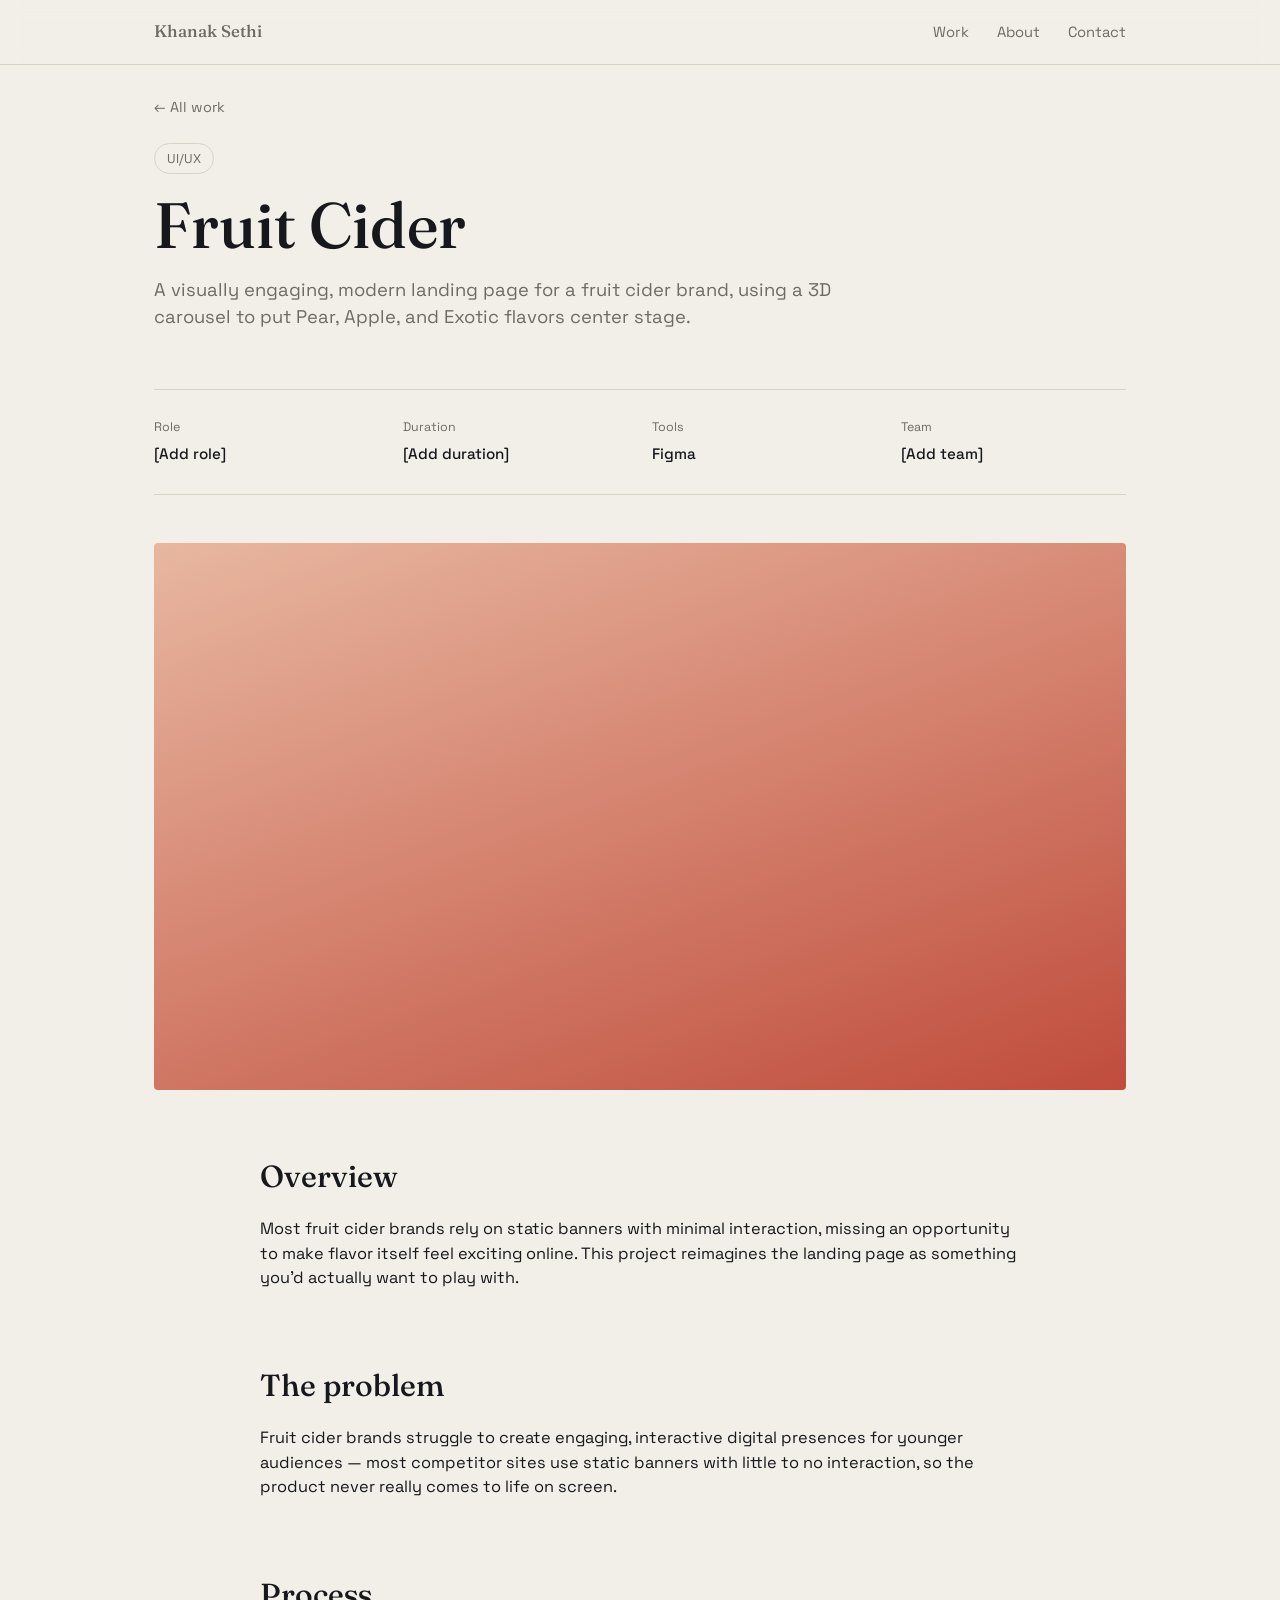
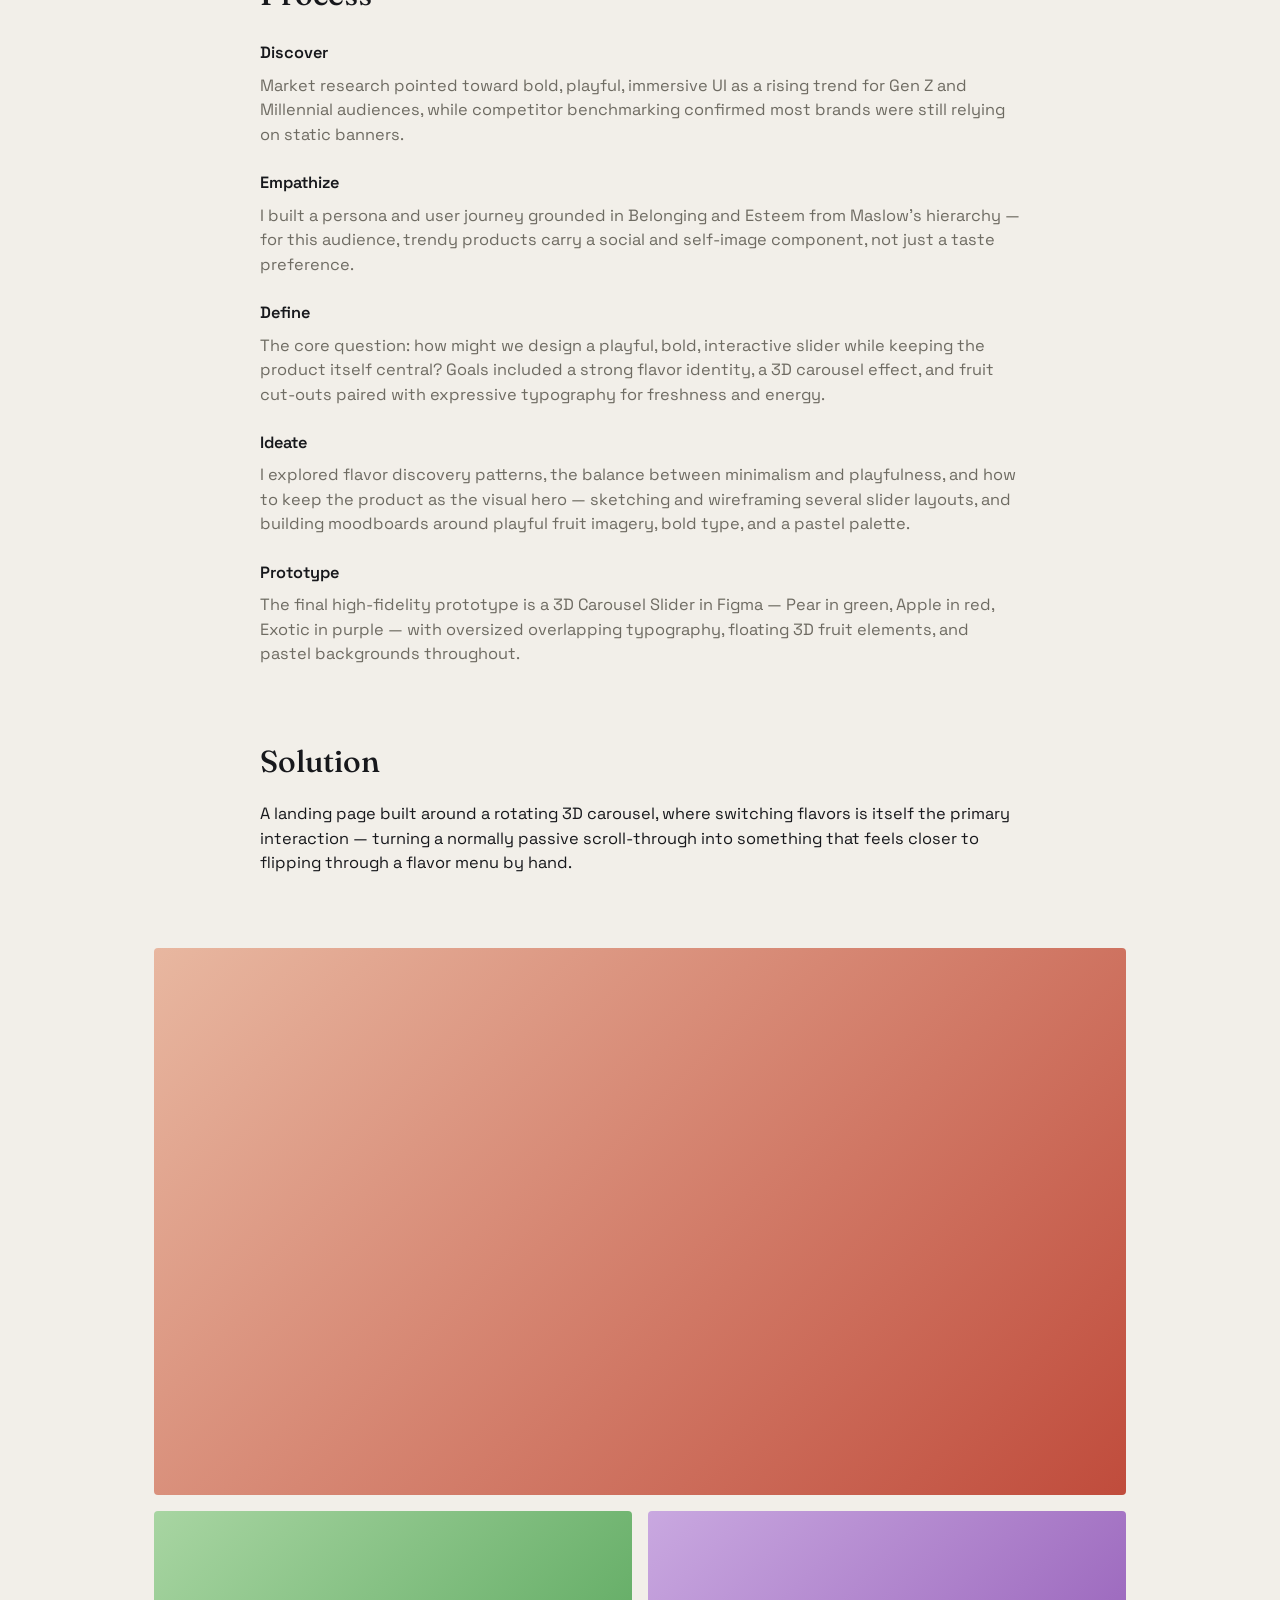
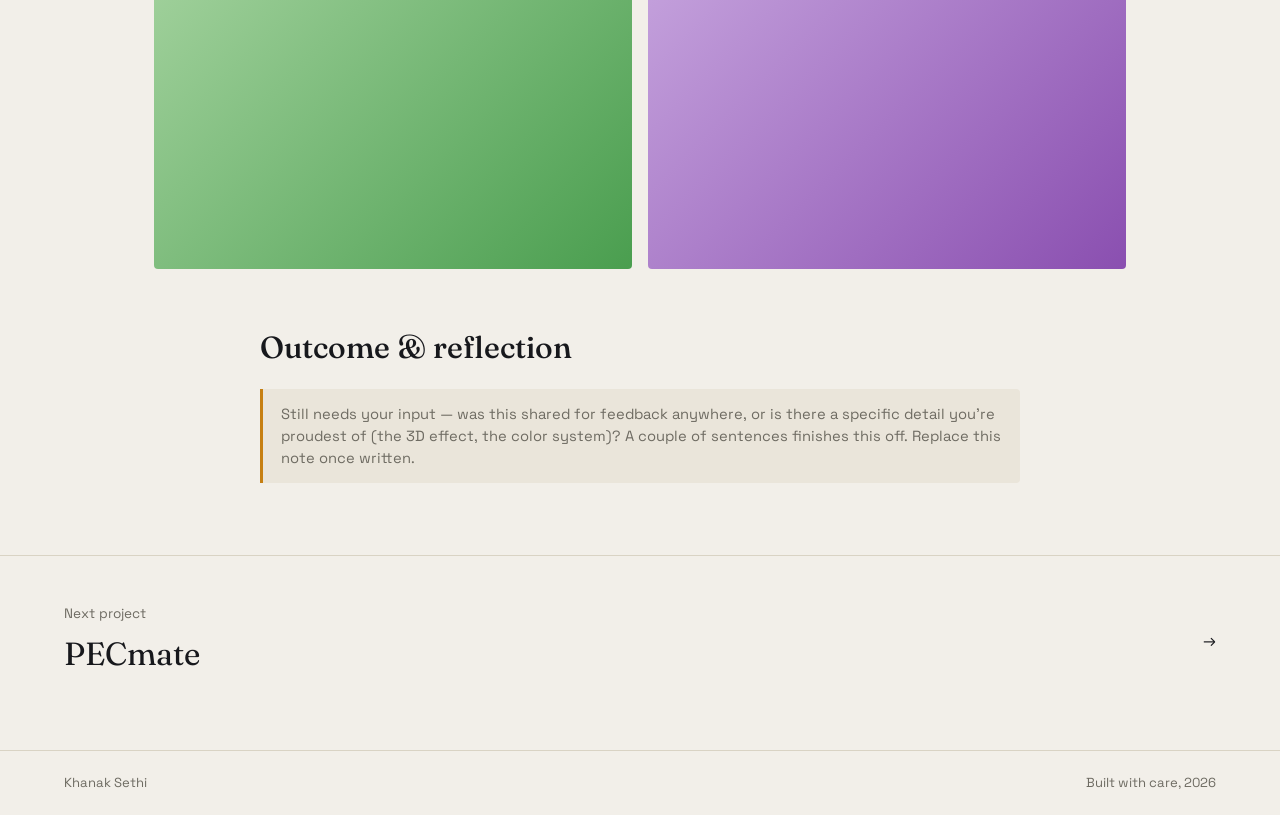
==== projects/fruit-cider.html @ ba0a8bf8 "Add files via upload" ====
<!DOCTYPE html>
<html lang="en">
<head>
<meta charset="UTF-8">
<meta name="viewport" content="width=device-width, initial-scale=1.0">
<title>Fruit Cider — Khanak Sethi</title>

<link rel="preconnect" href="https://fonts.googleapis.com">
<link rel="preconnect" href="https://fonts.gstatic.com" crossorigin>
<link href="https://fonts.googleapis.com/css2?family=Fraunces:opsz,wght@9..144,400;9..144,500;9..144,600&family=Space+Grotesk:wght@400;500;600&display=swap" rel="stylesheet">
<link rel="stylesheet" href="../css/style.css">
</head>
<body>

<header class="nav">
  <div class="wrap">
    <a class="name" href="../index.html">Khanak Sethi</a>
    <ul>
      <li><a href="../index.html#work">Work</a></li>
      <li><a href="../index.html#about">About</a></li>
      <li><a href="../index.html#contact">Contact</a></li>
    </ul>
  </div>
</header>

<main>
  <div class="wrap">
    <a class="cs-back" href="../index.html#work">&larr; All work</a>

    <div class="cs-header">
      <span class="cs-tag">UI/UX</span>
      <h1>Fruit Cider</h1>
      <p class="one-liner">A visually engaging, modern landing page for a fruit cider brand, using a 3D carousel to put Pear, Apple, and Exotic flavors center stage.</p>
    </div>

    <div class="cs-meta">
      <div><span class="label">Role</span><span class="value">[Add role]</span></div>
      <div><span class="label">Duration</span><span class="value">[Add duration]</span></div>
      <div><span class="label">Tools</span><span class="value">Figma</span></div>
      <div><span class="label">Team</span><span class="value">[Add team]</span></div>
    </div>

    <!-- HERO IMAGE — replace with your exported final UI shot -->
    <div class="cs-hero-image" style="background:linear-gradient(160deg,#e8b7a0,#c04c3c);"></div>
  </div>

  <div class="cs-section">
    <h2>Overview</h2>
    <p>Most fruit cider brands rely on static banners with minimal interaction, missing an opportunity to make flavor itself feel exciting online. This project reimagines the landing page as something you'd actually want to play with.</p>
  </div>

  <div class="cs-section">
    <h2>The problem</h2>
    <p>Fruit cider brands struggle to create engaging, interactive digital presences for younger audiences — most competitor sites use static banners with little to no interaction, so the product never really comes to life on screen.</p>
  </div>

  <div class="cs-section">
    <h2>Process</h2>

    <h3>Discover</h3>
    <p class="muted">Market research pointed toward bold, playful, immersive UI as a rising trend for Gen Z and Millennial audiences, while competitor benchmarking confirmed most brands were still relying on static banners.</p>

    <h3>Empathize</h3>
    <p class="muted">I built a persona and user journey grounded in Belonging and Esteem from Maslow's hierarchy — for this audience, trendy products carry a social and self-image component, not just a taste preference.</p>

    <h3>Define</h3>
    <p class="muted">The core question: how might we design a playful, bold, interactive slider while keeping the product itself central? Goals included a strong flavor identity, a 3D carousel effect, and fruit cut-outs paired with expressive typography for freshness and energy.</p>

    <h3>Ideate</h3>
    <p class="muted">I explored flavor discovery patterns, the balance between minimalism and playfulness, and how to keep the product as the visual hero — sketching and wireframing several slider layouts, and building moodboards around playful fruit imagery, bold type, and a pastel palette.</p>

    <h3>Prototype</h3>
    <p class="muted">The final high-fidelity prototype is a 3D Carousel Slider in Figma — Pear in green, Apple in red, Exotic in purple — with oversized overlapping typography, floating 3D fruit elements, and pastel backgrounds throughout.</p>
  </div>

  <div class="cs-section">
    <h2>Solution</h2>
    <p>A landing page built around a rotating 3D carousel, where switching flavors is itself the primary interaction — turning a normally passive scroll-through into something that feels closer to flipping through a flavor menu by hand.</p>
  </div>

  <!-- FINAL SCREENS GALLERY — replace with exported PNGs -->
  <div class="cs-gallery">
    <div class="shot wide" style="background:linear-gradient(135deg,#e8b7a0,#c04c3c);"></div>
    <div class="shot" style="background:linear-gradient(135deg,#a8d5a2,#4a9e4f);"></div>
    <div class="shot" style="background:linear-gradient(135deg,#c9a8e0,#8a4fb0);"></div>
  </div>

  <div class="cs-section">
    <h2>Outcome &amp; reflection</h2>
    <div class="cs-note">Still needs your input — was this shared for feedback anywhere, or is there a specific detail you're proudest of (the 3D effect, the color system)? A couple of sentences finishes this off. Replace this note once written.</div>
  </div>

  <a class="cs-nextproject" href="pecmate.html">
    <div>
      <div class="label">Next project</div>
      <div class="title">PECmate</div>
    </div>
    <span>&rarr;</span>
  </a>
</main>

<footer class="site-footer">
  <span>Khanak Sethi</span>
  <span>Built with care, 2026</span>
</footer>

</body>
</html>
---- css/style.css ----
/* ============================================
   DESIGN TOKENS — the single source of truth.
   Every page on the site links this one file,
   so a change here updates the whole site.
   ============================================ */
:root{
  --paper:   #F2EFE9;
  --paper-2: #EAE5DA;
  --ink:     #17181C;
  --ink-soft:#6E6B62;
  --line:    #D9D3C4;
  --accent:  #C67F12;

  --serif: "Fraunces", Georgia, serif;
  --sans:  "Space Grotesk", -apple-system, sans-serif;

  --max: 1100px;
  --max-narrow: 760px;
  --pad: clamp(24px, 5vw, 64px);
}

*{ box-sizing:border-box; }
html{ scroll-behavior:smooth; }
body{
  margin:0;
  background:var(--paper);
  color:var(--ink);
  font-family:var(--sans);
  font-size:16px;
  line-height:1.5;
  -webkit-font-smoothing:antialiased;
}
img{ max-width:100%; display:block; }
a{ color:inherit; text-decoration:none; }

a:focus-visible, button:focus-visible{
  outline:2px solid var(--accent);
  outline-offset:3px;
}

.wrap{
  max-width:var(--max);
  margin:0 auto;
  padding-left:var(--pad);
  padding-right:var(--pad);
}
.wrap-narrow{
  max-width:var(--max-narrow);
  margin:0 auto;
  padding-left:var(--pad);
  padding-right:var(--pad);
}

/* ============================================
   NAV (shared across every page)
   ============================================ */
.nav{
  position:sticky; top:0; z-index:20;
  background:rgba(242,239,233,0.88);
  backdrop-filter:blur(8px);
  border-bottom:1px solid var(--line);
}
.nav .wrap{
  display:flex; align-items:center; justify-content:space-between;
  height:64px;
}
.nav .name{ font-family:var(--serif); font-weight:500; font-size:1.05rem; }
.nav ul{ display:flex; gap:28px; list-style:none; margin:0; padding:0; }
.nav a{ font-size:0.92rem; color:var(--ink-soft); }
.nav a:hover{ color:var(--ink); }

/* ============================================
   HERO (homepage)
   ============================================ */
.hero{ padding:clamp(64px,12vw,120px) 0 clamp(48px,8vw,80px); }
.hero h1{
  font-family:var(--serif); font-weight:500;
  font-size:clamp(3rem, 8vw, 6.2rem);
  line-height:0.98; margin:0 0 20px; letter-spacing:-0.01em;
}
.hero .tagline{
  font-size:clamp(1.1rem, 2.2vw, 1.4rem);
  max-width:34ch; margin:0 0 22px; font-weight:500;
}
.hero .intro{ max-width:56ch; color:var(--ink-soft); font-size:1.05rem; margin:0 0 32px; }
.hero .cta{
  display:inline-flex; align-items:center; gap:10px;
  background:var(--ink); color:var(--paper);
  padding:13px 22px; border-radius:2px;
  font-size:0.95rem; font-weight:500;
  transition:background 0.15s ease;
}
.hero .cta:hover{ background:var(--accent); }

/* ============================================
   SECTION HEADINGS (shared)
   ============================================ */
.section-head{
  display:flex; align-items:baseline; justify-content:space-between;
  gap:16px; margin-bottom:8px;
}
.section-head h2{
  font-family:var(--serif); font-weight:500;
  font-size:clamp(1.6rem, 3vw, 2.1rem); margin:0;
}
.section-head .count{ color:var(--ink-soft); font-size:0.9rem; }

/* ============================================
   WORK LIST (homepage)
   ============================================ */
.work{ padding:56px 0 72px; border-top:1px solid var(--line); }
.work-list{ margin-top:24px; }
.project-row{
  display:flex; align-items:center; justify-content:space-between;
  gap:24px; padding:26px 4px;
  border-top:1px solid var(--line);
  position:relative;
  transition:padding-left 0.2s ease;
}
.project-row:last-child{ border-bottom:1px solid var(--line); }
.project-row:hover{ padding-left:14px; }
.project-main{ display:flex; flex-direction:column; gap:6px; }
.project-title{ font-family:var(--serif); font-size:clamp(1.3rem, 2.6vw, 1.7rem); font-weight:500; }
.project-tagline{ color:var(--ink-soft); font-size:0.95rem; max-width:52ch; }
.project-tag{
  flex-shrink:0; font-size:0.8rem; color:var(--ink-soft);
  border:1px solid var(--line); padding:6px 12px; border-radius:20px; white-space:nowrap;
}

.preview{
  position:fixed; top:0; left:0; width:220px; height:280px;
  border-radius:4px; pointer-events:none; opacity:0;
  transform:translate(-50%,-50%) scale(0.96);
  transition:opacity 0.18s ease, transform 0.18s ease;
  z-index:30; box-shadow:0 20px 40px rgba(0,0,0,0.22);
  background-size:cover; background-position:center;
  display:flex; align-items:flex-end;
}
.preview.visible{ opacity:1; transform:translate(-50%,-50%) scale(1); }
.preview span{
  color:#fff; font-size:0.8rem; padding:10px 12px; font-family:var(--sans);
  background:linear-gradient(to top, rgba(0,0,0,0.55), transparent); width:100%;
}
.preview.p-sethi{      background:linear-gradient(160deg,#1c1a17,#8a6a1e); }
.preview.p-shoes{      background:linear-gradient(160deg,#3a1f3d,#7a4a55); }
.preview.p-trigma{     background:linear-gradient(160deg,#1a1315,#8f2222); }
.preview.p-nighthaven{ background:linear-gradient(160deg,#0e1b2a,#3c5a72); }
.preview.p-cider{      background:linear-gradient(160deg,#e8b7a0,#c04c3c); }
.preview.p-pecmate{    background:linear-gradient(160deg,#173a1f,#3f8f4f); }

/* ============================================
   ABOUT STRIP + CONTACT (homepage)
   ============================================ */
.about{ padding:64px 0; border-top:1px solid var(--line); }
.about .wrap{ display:grid; grid-template-columns:1.1fr 0.9fr; gap:48px; }
.about p{ max-width:52ch; color:var(--ink-soft); font-size:1.05rem; }
.about p strong{ color:var(--ink); font-weight:500; }

.contact{ padding:64px 0 90px; border-top:1px solid var(--line); }
.contact h2{ font-family:var(--serif); font-weight:500; font-size:clamp(1.8rem,4vw,2.6rem); margin:0 0 20px; max-width:16ch; }
.contact-links{ display:flex; gap:28px; flex-wrap:wrap; }
.contact-links a{ font-size:1rem; padding-bottom:3px; border-bottom:1px solid var(--ink); }
.contact-links a:hover{ color:var(--accent); border-color:var(--accent); }

footer.site-footer{
  border-top:1px solid var(--line);
  padding:22px var(--pad);
  display:flex; justify-content:space-between;
  font-size:0.82rem; color:var(--ink-soft);
}

/* ============================================
   CASE STUDY PAGES
   ============================================ */
.cs-back{
  display:inline-flex; align-items:center; gap:8px;
  font-size:0.9rem; color:var(--ink-soft); margin:32px 0 0;
}
.cs-back:hover{ color:var(--ink); }

.cs-header{ padding:24px 0 40px; }
.cs-tag{
  display:inline-block; font-size:0.8rem; color:var(--ink-soft);
  border:1px solid var(--line); padding:5px 12px; border-radius:20px; margin-bottom:18px;
}
.cs-header h1{
  font-family:var(--serif); font-weight:500;
  font-size:clamp(2.4rem, 6vw, 4rem); line-height:1.02; margin:0 0 16px;
}
.cs-header .one-liner{ font-size:1.15rem; color:var(--ink-soft); max-width:60ch; }

.cs-meta{
  display:grid; grid-template-columns:repeat(4,1fr); gap:24px;
  padding:28px 0; border-top:1px solid var(--line); border-bottom:1px solid var(--line);
  margin-bottom:48px;
}
.cs-meta div span{ display:block; }
.cs-meta .label{ font-size:0.78rem; color:var(--ink-soft); margin-bottom:6px; text-transform:none; }
.cs-meta .value{ font-size:0.95rem; font-weight:500; }

.cs-hero-image{
  width:100%; aspect-ratio:16/9; border-radius:4px;
  background-size:cover; background-position:center;
  margin-bottom:64px;
}

.cs-section{ padding:0 0 56px; max-width:var(--max-narrow); margin:0 auto; }
.cs-section h2{
  font-family:var(--serif); font-weight:500;
  font-size:clamp(1.5rem, 3vw, 1.9rem); margin:0 0 18px;
}
.cs-section p{ color:var(--ink); font-size:1.02rem; margin:0 0 16px; }
.cs-section p.muted{ color:var(--ink-soft); }
.cs-section h3{ font-family:var(--sans); font-weight:600; font-size:1.02rem; margin:24px 0 8px; }

.cs-note{
  background:var(--paper-2); border-left:3px solid var(--accent);
  padding:14px 18px; font-size:0.92rem; color:var(--ink-soft); border-radius:0 4px 4px 0;
  margin:0 0 16px;
}

.cs-gallery{
  display:grid; grid-template-columns:1fr 1fr; gap:16px;
  max-width:var(--max); margin:0 auto 56px; padding:0 var(--pad);
}
.cs-gallery .shot{
  aspect-ratio:4/3; border-radius:4px; background-size:cover; background-position:center;
}
.cs-gallery .shot.wide{ grid-column:1 / -1; aspect-ratio:16/9; }

.cs-nextproject{
  border-top:1px solid var(--line);
  padding:48px var(--pad) 72px;
  display:flex; align-items:center; justify-content:space-between;
}
.cs-nextproject .label{ font-size:0.85rem; color:var(--ink-soft); margin-bottom:6px; }
.cs-nextproject .title{ font-family:var(--serif); font-size:clamp(1.5rem,3vw,2rem); }

/* ============================================
   RESPONSIVE
   ============================================ */
@media (max-width:720px){
  .nav ul{ gap:16px; }
  .project-row{ flex-direction:column; align-items:flex-start; gap:10px; }
  .about .wrap{ grid-template-columns:1fr; }
  .preview{ display:none; }
  .cs-meta{ grid-template-columns:1fr 1fr; }
  .cs-gallery{ grid-template-columns:1fr; }
}

@media (prefers-reduced-motion: reduce){
  *{ transition:none !important; scroll-behavior:auto !important; }
}
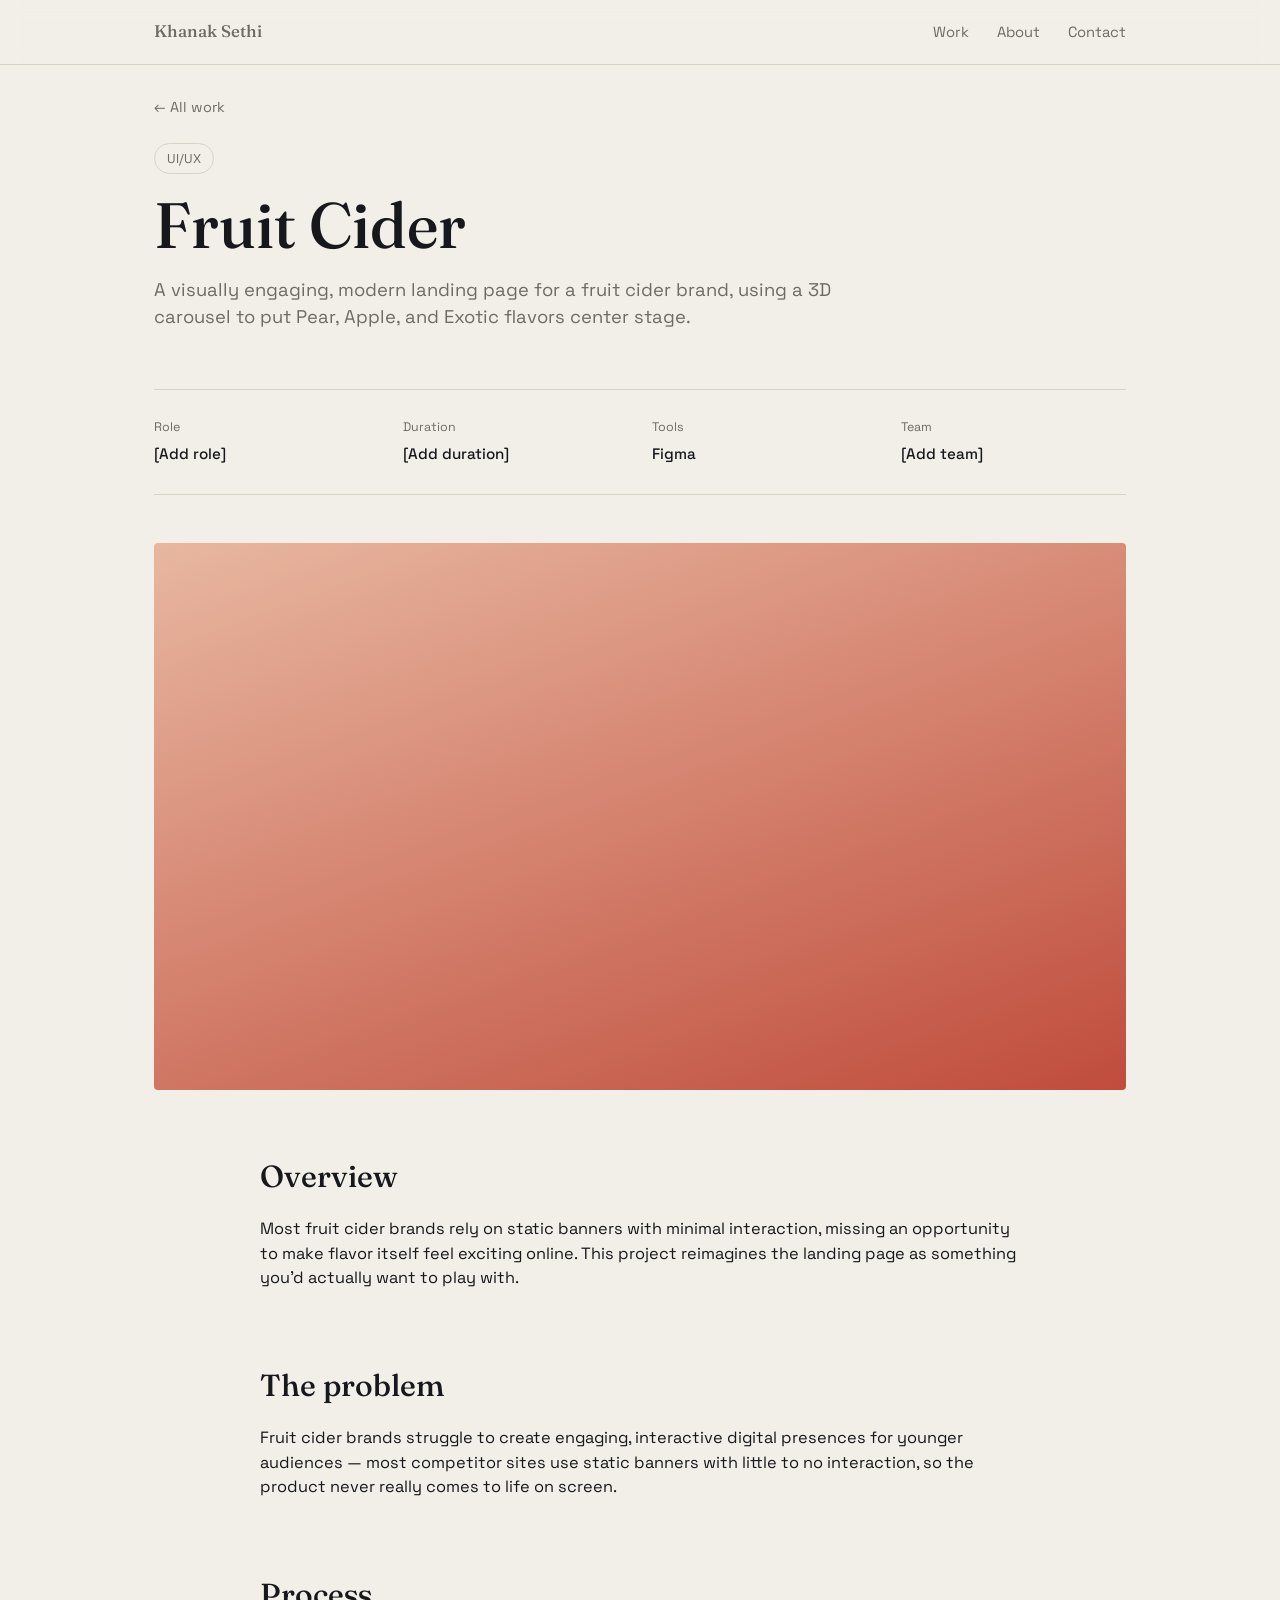
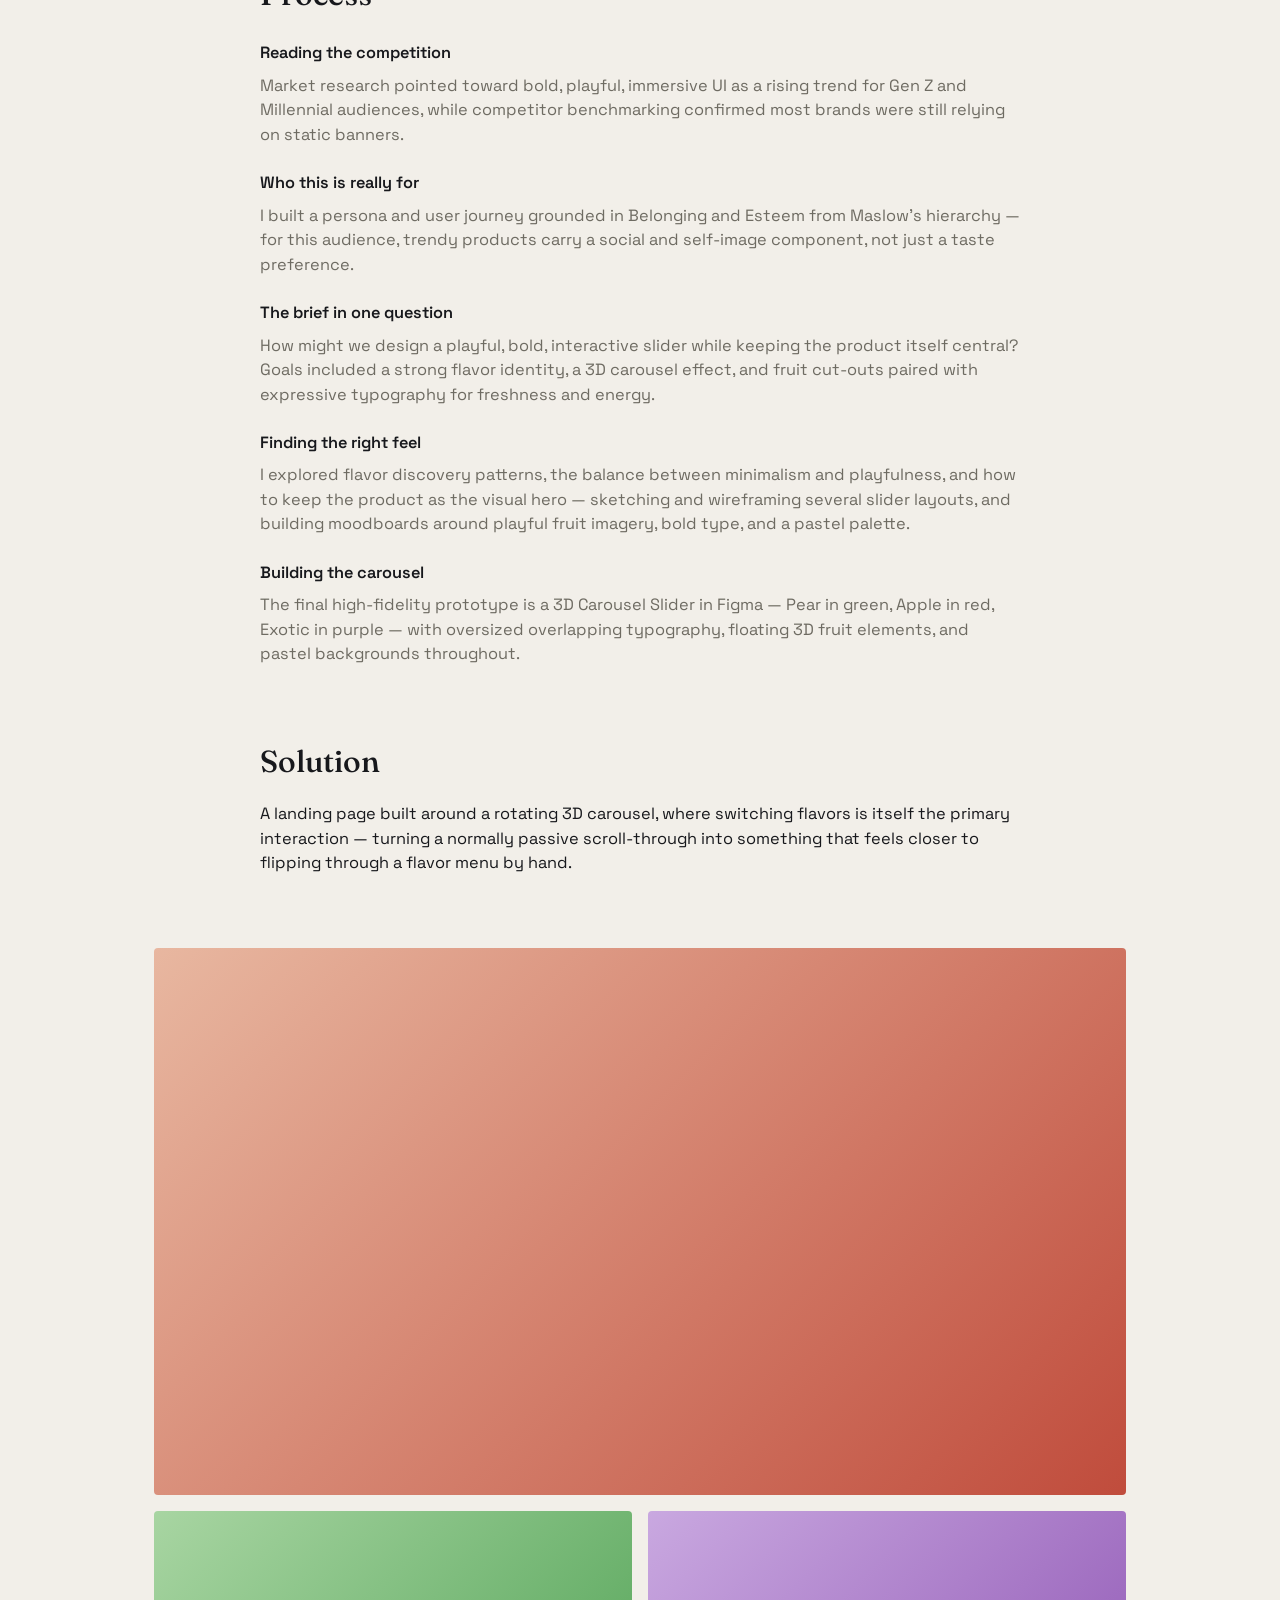
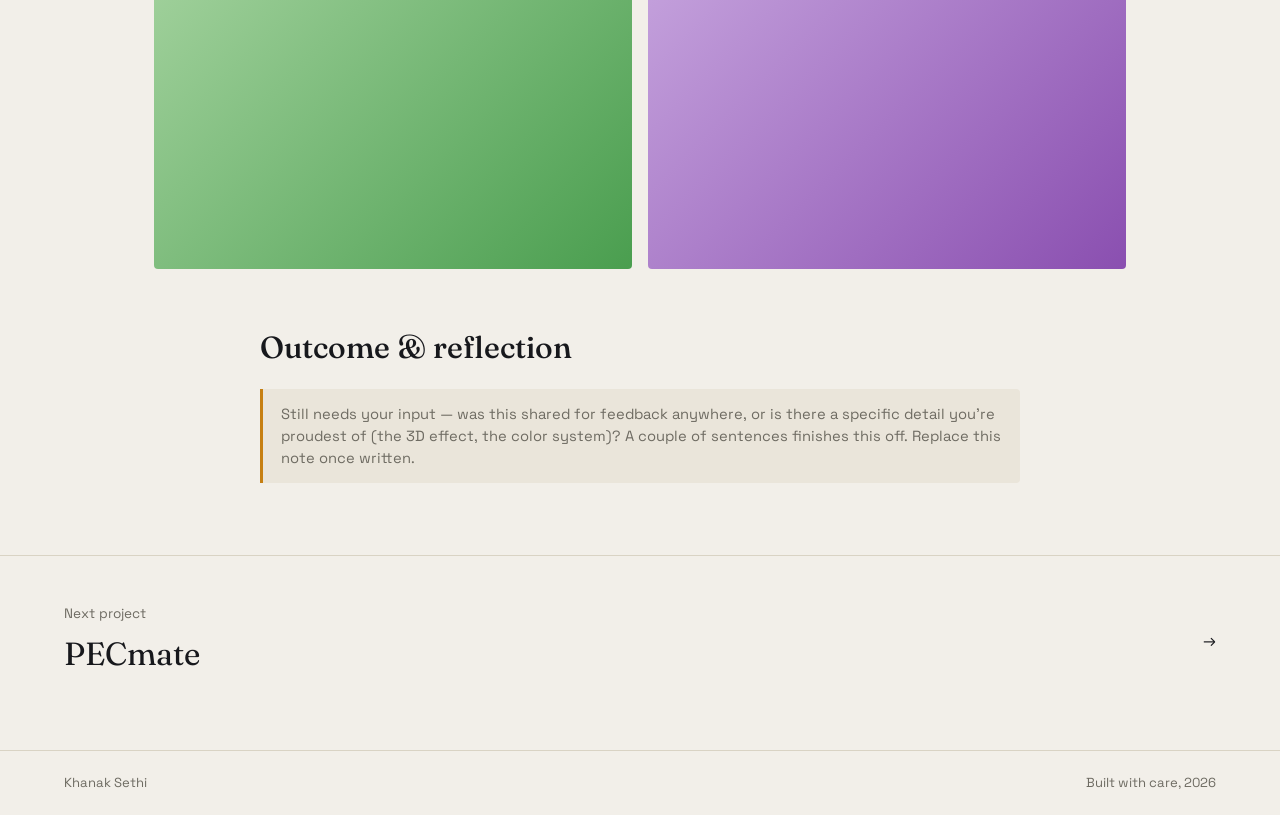
==== commit 77129d68: "Add files via upload" ====
--- a/projects/fruit-cider.html
+++ b/projects/fruit-cider.html
@@ -57,19 +57,19 @@
   <div class="cs-section">
     <h2>Process</h2>
 
-    <h3>Discover</h3>
+    <h3>Reading the competition</h3>
     <p class="muted">Market research pointed toward bold, playful, immersive UI as a rising trend for Gen Z and Millennial audiences, while competitor benchmarking confirmed most brands were still relying on static banners.</p>
 
-    <h3>Empathize</h3>
+    <h3>Who this is really for</h3>
     <p class="muted">I built a persona and user journey grounded in Belonging and Esteem from Maslow's hierarchy — for this audience, trendy products carry a social and self-image component, not just a taste preference.</p>
 
-    <h3>Define</h3>
-    <p class="muted">The core question: how might we design a playful, bold, interactive slider while keeping the product itself central? Goals included a strong flavor identity, a 3D carousel effect, and fruit cut-outs paired with expressive typography for freshness and energy.</p>
+    <h3>The brief in one question</h3>
+    <p class="muted">How might we design a playful, bold, interactive slider while keeping the product itself central? Goals included a strong flavor identity, a 3D carousel effect, and fruit cut-outs paired with expressive typography for freshness and energy.</p>
 
-    <h3>Ideate</h3>
+    <h3>Finding the right feel</h3>
     <p class="muted">I explored flavor discovery patterns, the balance between minimalism and playfulness, and how to keep the product as the visual hero — sketching and wireframing several slider layouts, and building moodboards around playful fruit imagery, bold type, and a pastel palette.</p>
 
-    <h3>Prototype</h3>
+    <h3>Building the carousel</h3>
     <p class="muted">The final high-fidelity prototype is a 3D Carousel Slider in Figma — Pear in green, Apple in red, Exotic in purple — with oversized overlapping typography, floating 3D fruit elements, and pastel backgrounds throughout.</p>
   </div>
 
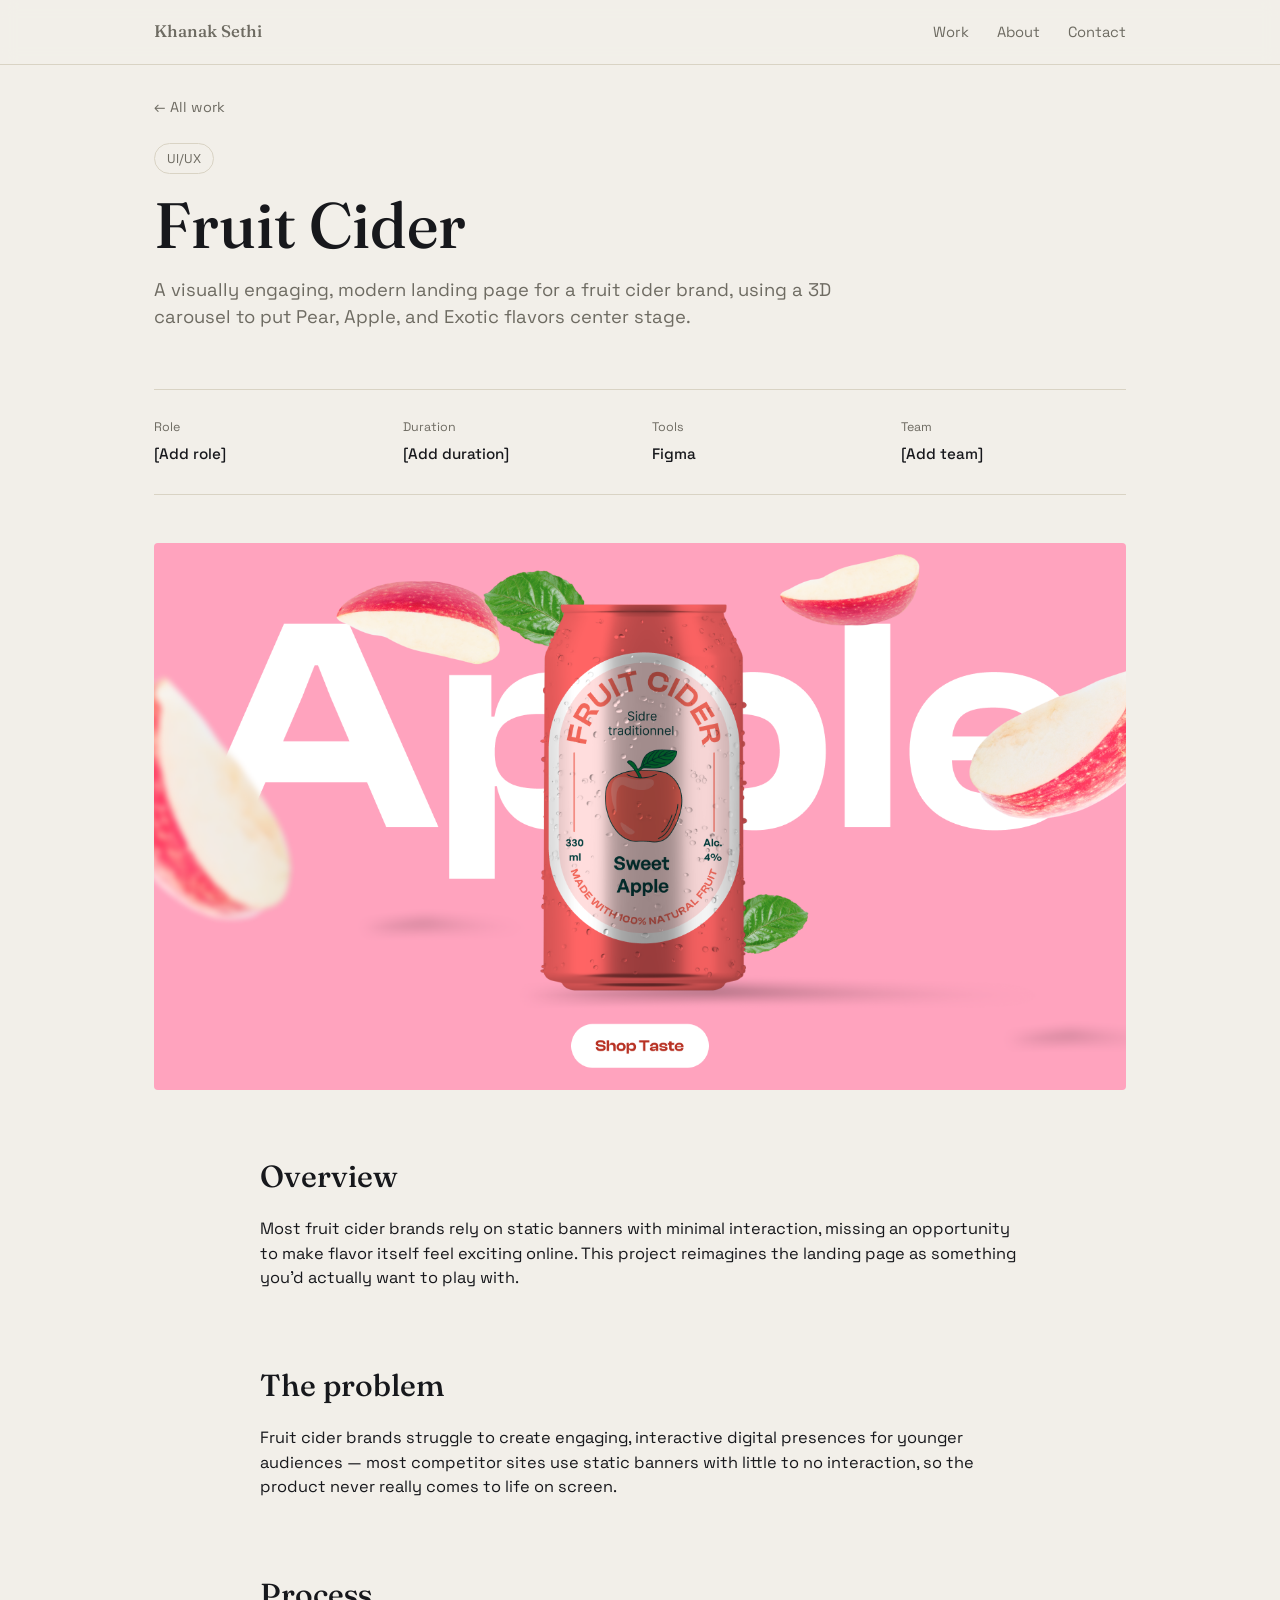
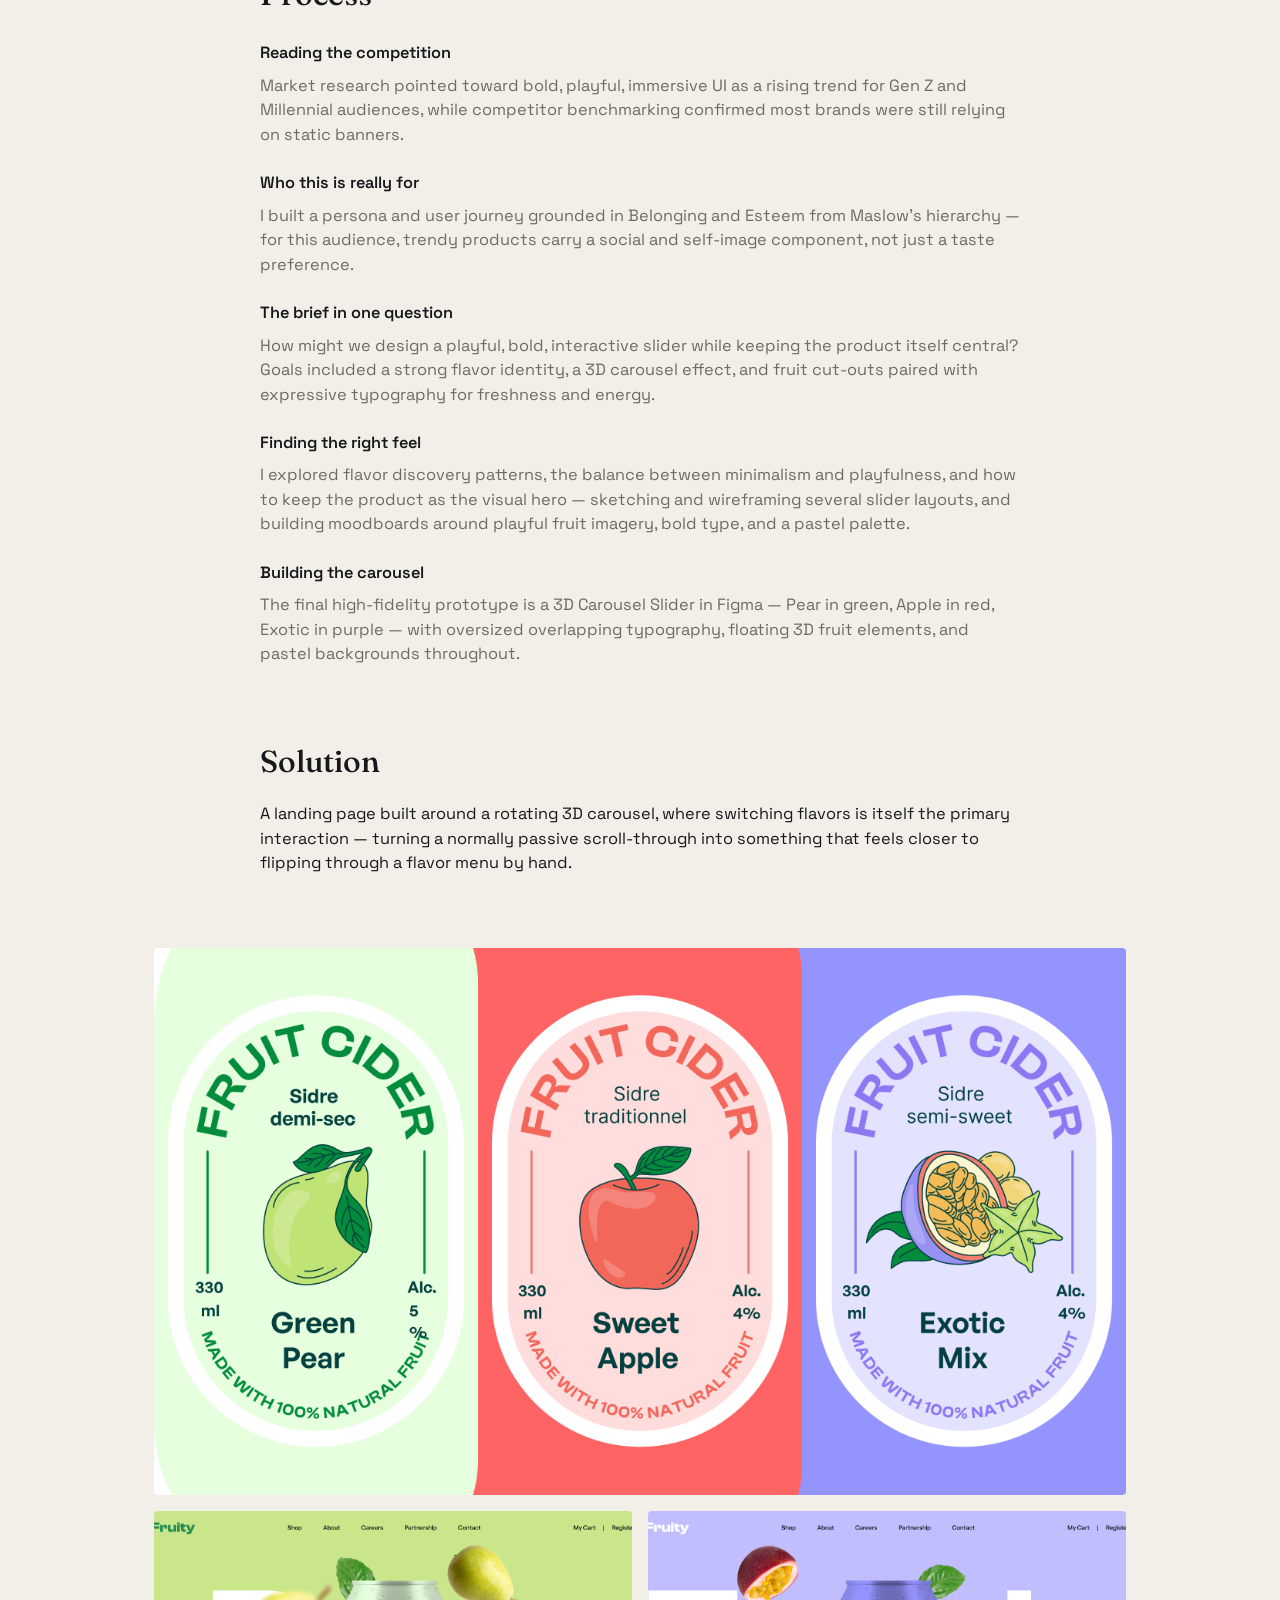
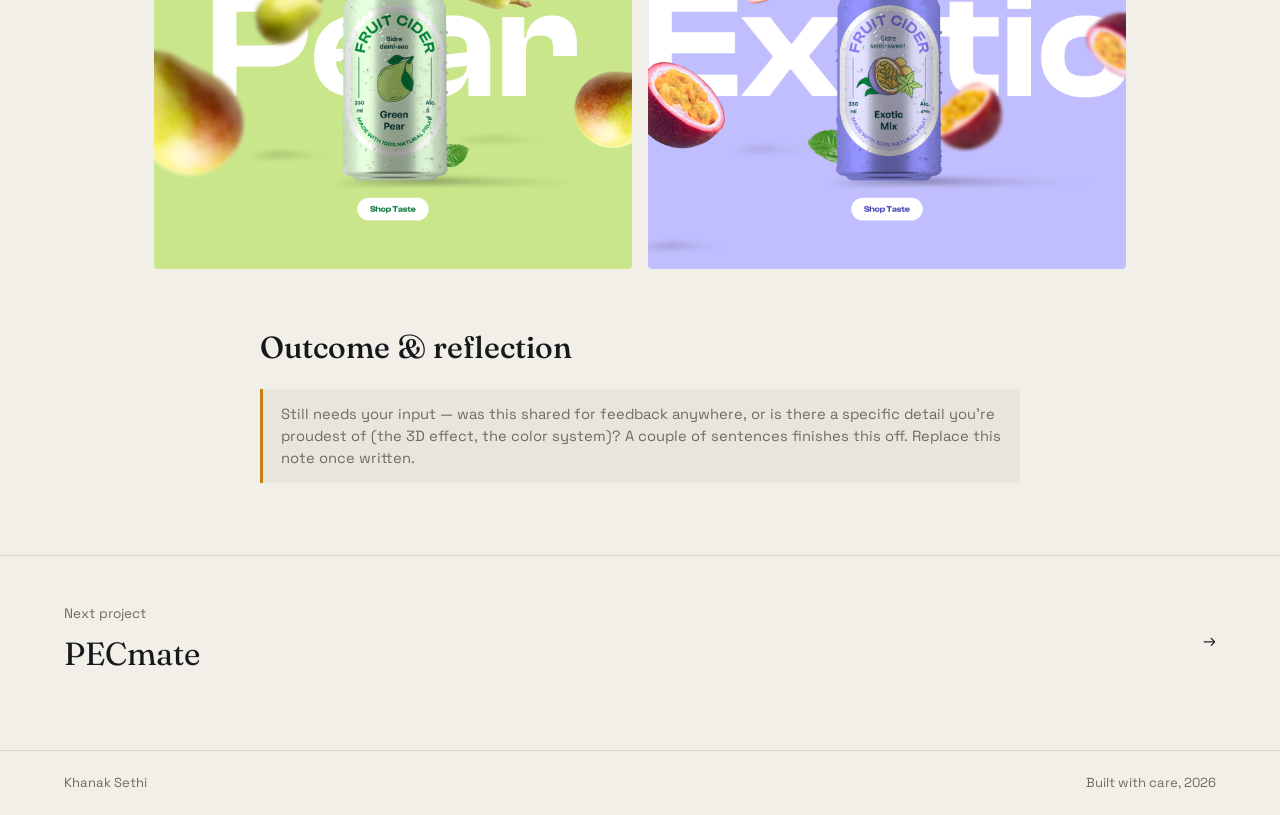
==== commit f1bd21e2: "Add files via upload" ====
--- a/projects/fruit-cider.html
+++ b/projects/fruit-cider.html
@@ -40,8 +40,8 @@
       <div><span class="label">Team</span><span class="value">[Add team]</span></div>
     </div>
 
-    <!-- HERO IMAGE — replace with your exported final UI shot -->
-    <div class="cs-hero-image" style="background:linear-gradient(160deg,#e8b7a0,#c04c3c);"></div>
+    <!-- Real screenshot -->
+    <div class="cs-hero-image" style="background-image:url('../images/cider-hero.png');"></div>
   </div>
 
   <div class="cs-section">
@@ -78,11 +78,11 @@
     <p>A landing page built around a rotating 3D carousel, where switching flavors is itself the primary interaction — turning a normally passive scroll-through into something that feels closer to flipping through a flavor menu by hand.</p>
   </div>
 
-  <!-- FINAL SCREENS GALLERY — replace with exported PNGs -->
+  <!-- Real screenshots -->
   <div class="cs-gallery">
-    <div class="shot wide" style="background:linear-gradient(135deg,#e8b7a0,#c04c3c);"></div>
-    <div class="shot" style="background:linear-gradient(135deg,#a8d5a2,#4a9e4f);"></div>
-    <div class="shot" style="background:linear-gradient(135deg,#c9a8e0,#8a4fb0);"></div>
+    <div class="shot wide" style="background-image:url('../images/cider-1.png');"></div>
+    <div class="shot" style="background-image:url('../images/cider-2.png');"></div>
+    <div class="shot" style="background-image:url('../images/cider-3.png');"></div>
   </div>
 
   <div class="cs-section">
--- a/css/style.css
+++ b/css/style.css
@@ -106,47 +106,54 @@
 .section-head .count{ color:var(--ink-soft); font-size:0.9rem; }
 
 /* ============================================
-   WORK LIST (homepage)
+   WORK — alternating image + text spreads
    ============================================ */
 .work{ padding:56px 0 72px; border-top:1px solid var(--line); }
-.work-list{ margin-top:24px; }
-.project-row{
-  display:flex; align-items:center; justify-content:space-between;
-  gap:24px; padding:26px 4px;
+.work-list{ margin-top:8px; }
+
+.project-spread{
+  display:flex; align-items:center; gap:56px;
+  padding:56px 4px;
   border-top:1px solid var(--line);
-  position:relative;
-  transition:padding-left 0.2s ease;
-}
-.project-row:last-child{ border-bottom:1px solid var(--line); }
-.project-row:hover{ padding-left:14px; }
-.project-main{ display:flex; flex-direction:column; gap:6px; }
-.project-title{ font-family:var(--serif); font-size:clamp(1.3rem, 2.6vw, 1.7rem); font-weight:500; }
-.project-tagline{ color:var(--ink-soft); font-size:0.95rem; max-width:52ch; }
+  text-decoration:none;
+  opacity:0; transform:translateY(28px);
+  transition:opacity 0.7s ease, transform 0.7s ease;
+}
+.project-spread.in-view{ opacity:1; transform:translateY(0); }
+.project-spread:last-child{ border-bottom:1px solid var(--line); }
+.project-spread.reverse{ flex-direction:row-reverse; }
+
+.spread-media{
+  flex:0 0 46%;
+  aspect-ratio:4/3;
+  border-radius:6px;
+  background-size:cover;
+  background-position:center;
+  box-shadow:0 24px 48px rgba(23,24,28,0.14);
+  transition:transform 0.4s ease, box-shadow 0.4s ease;
+}
+.project-spread:hover .spread-media{
+  transform:scale(1.015);
+  box-shadow:0 30px 60px rgba(23,24,28,0.2);
+}
+
+.spread-info{ flex:1; display:flex; flex-direction:column; gap:12px; }
+.spread-info .project-tag{ align-self:flex-start; }
+.spread-info .project-title{ margin-top:2px; }
+.spread-info .project-tagline{ max-width:40ch; }
+.view-link{
+  display:inline-flex; align-items:center; gap:6px;
+  font-size:0.92rem; font-weight:500; color:var(--ink);
+  margin-top:4px; transition:gap 0.15s ease, color 0.15s ease;
+}
+.project-spread:hover .view-link{ gap:12px; color:var(--accent); }
+
+.project-title{ font-family:var(--serif); font-size:clamp(1.5rem, 3vw, 2.1rem); font-weight:500; }
+.project-tagline{ color:var(--ink-soft); font-size:0.98rem; }
 .project-tag{
-  flex-shrink:0; font-size:0.8rem; color:var(--ink-soft);
+  font-size:0.8rem; color:var(--ink-soft);
   border:1px solid var(--line); padding:6px 12px; border-radius:20px; white-space:nowrap;
 }
-
-.preview{
-  position:fixed; top:0; left:0; width:220px; height:280px;
-  border-radius:4px; pointer-events:none; opacity:0;
-  transform:translate(-50%,-50%) scale(0.96);
-  transition:opacity 0.18s ease, transform 0.18s ease;
-  z-index:30; box-shadow:0 20px 40px rgba(0,0,0,0.22);
-  background-size:cover; background-position:center;
-  display:flex; align-items:flex-end;
-}
-.preview.visible{ opacity:1; transform:translate(-50%,-50%) scale(1); }
-.preview span{
-  color:#fff; font-size:0.8rem; padding:10px 12px; font-family:var(--sans);
-  background:linear-gradient(to top, rgba(0,0,0,0.55), transparent); width:100%;
-}
-.preview.p-sethi{      background:linear-gradient(160deg,#1c1a17,#8a6a1e); }
-.preview.p-shoes{      background:linear-gradient(160deg,#3a1f3d,#7a4a55); }
-.preview.p-trigma{     background:linear-gradient(160deg,#1a1315,#8f2222); }
-.preview.p-nighthaven{ background:linear-gradient(160deg,#0e1b2a,#3c5a72); }
-.preview.p-cider{      background:linear-gradient(160deg,#e8b7a0,#c04c3c); }
-.preview.p-pecmate{    background:linear-gradient(160deg,#173a1f,#3f8f4f); }
 
 /* ============================================
    ABOUT STRIP + CONTACT (homepage)
@@ -237,13 +244,63 @@
 .cs-nextproject .title{ font-family:var(--serif); font-size:clamp(1.5rem,3vw,2rem); }
 
 /* ============================================
+   MARQUEE — continuous strip of real work,
+   visible the instant the page loads
+   ============================================ */
+.marquee-section{
+  overflow:hidden;
+  border-top:1px solid var(--line);
+  border-bottom:1px solid var(--line);
+  background:var(--paper-2);
+}
+.marquee-track{
+  display:flex; gap:20px; width:max-content;
+  padding:22px 0;
+  animation:marquee-scroll 34s linear infinite;
+}
+.marquee-section:hover .marquee-track{ animation-play-state:paused; }
+.marquee-item{
+  flex:0 0 auto; width:220px; height:150px;
+  border-radius:6px;
+  background-size:cover; background-position:center;
+  box-shadow:0 10px 26px rgba(23,24,28,0.14);
+}
+@keyframes marquee-scroll{
+  from{ transform:translateX(0); }
+  to{ transform:translateX(-50%); }
+}
+
+/* ============================================
+   CURSOR TAG — follows the mouse over project
+   spreads as a "View project" invitation
+   ============================================ */
+.cursor-tag{
+  position:fixed; top:0; left:0;
+  transform:translate(-50%,-50%) scale(0.85);
+  background:var(--ink); color:var(--paper);
+  padding:11px 20px; border-radius:30px;
+  font-size:0.85rem; font-weight:500;
+  pointer-events:none; opacity:0; z-index:40;
+  transition:opacity 0.18s ease, transform 0.18s ease;
+  white-space:nowrap;
+}
+.cursor-tag.visible{ opacity:1; transform:translate(-50%,-50%) scale(1); }
+
+@media (max-width:720px){
+  .marquee-item{ width:160px; height:110px; }
+  .cursor-tag{ display:none; }
+}
+@media (prefers-reduced-motion: reduce){
+  .marquee-track{ animation:none; }
+}
+/* ============================================
    RESPONSIVE
    ============================================ */
 @media (max-width:720px){
   .nav ul{ gap:16px; }
-  .project-row{ flex-direction:column; align-items:flex-start; gap:10px; }
+  .project-spread, .project-spread.reverse{ flex-direction:column; gap:20px; padding:36px 4px; }
+  .spread-media{ flex:none; width:100%; aspect-ratio:16/10; }
   .about .wrap{ grid-template-columns:1fr; }
-  .preview{ display:none; }
   .cs-meta{ grid-template-columns:1fr 1fr; }
   .cs-gallery{ grid-template-columns:1fr; }
 }
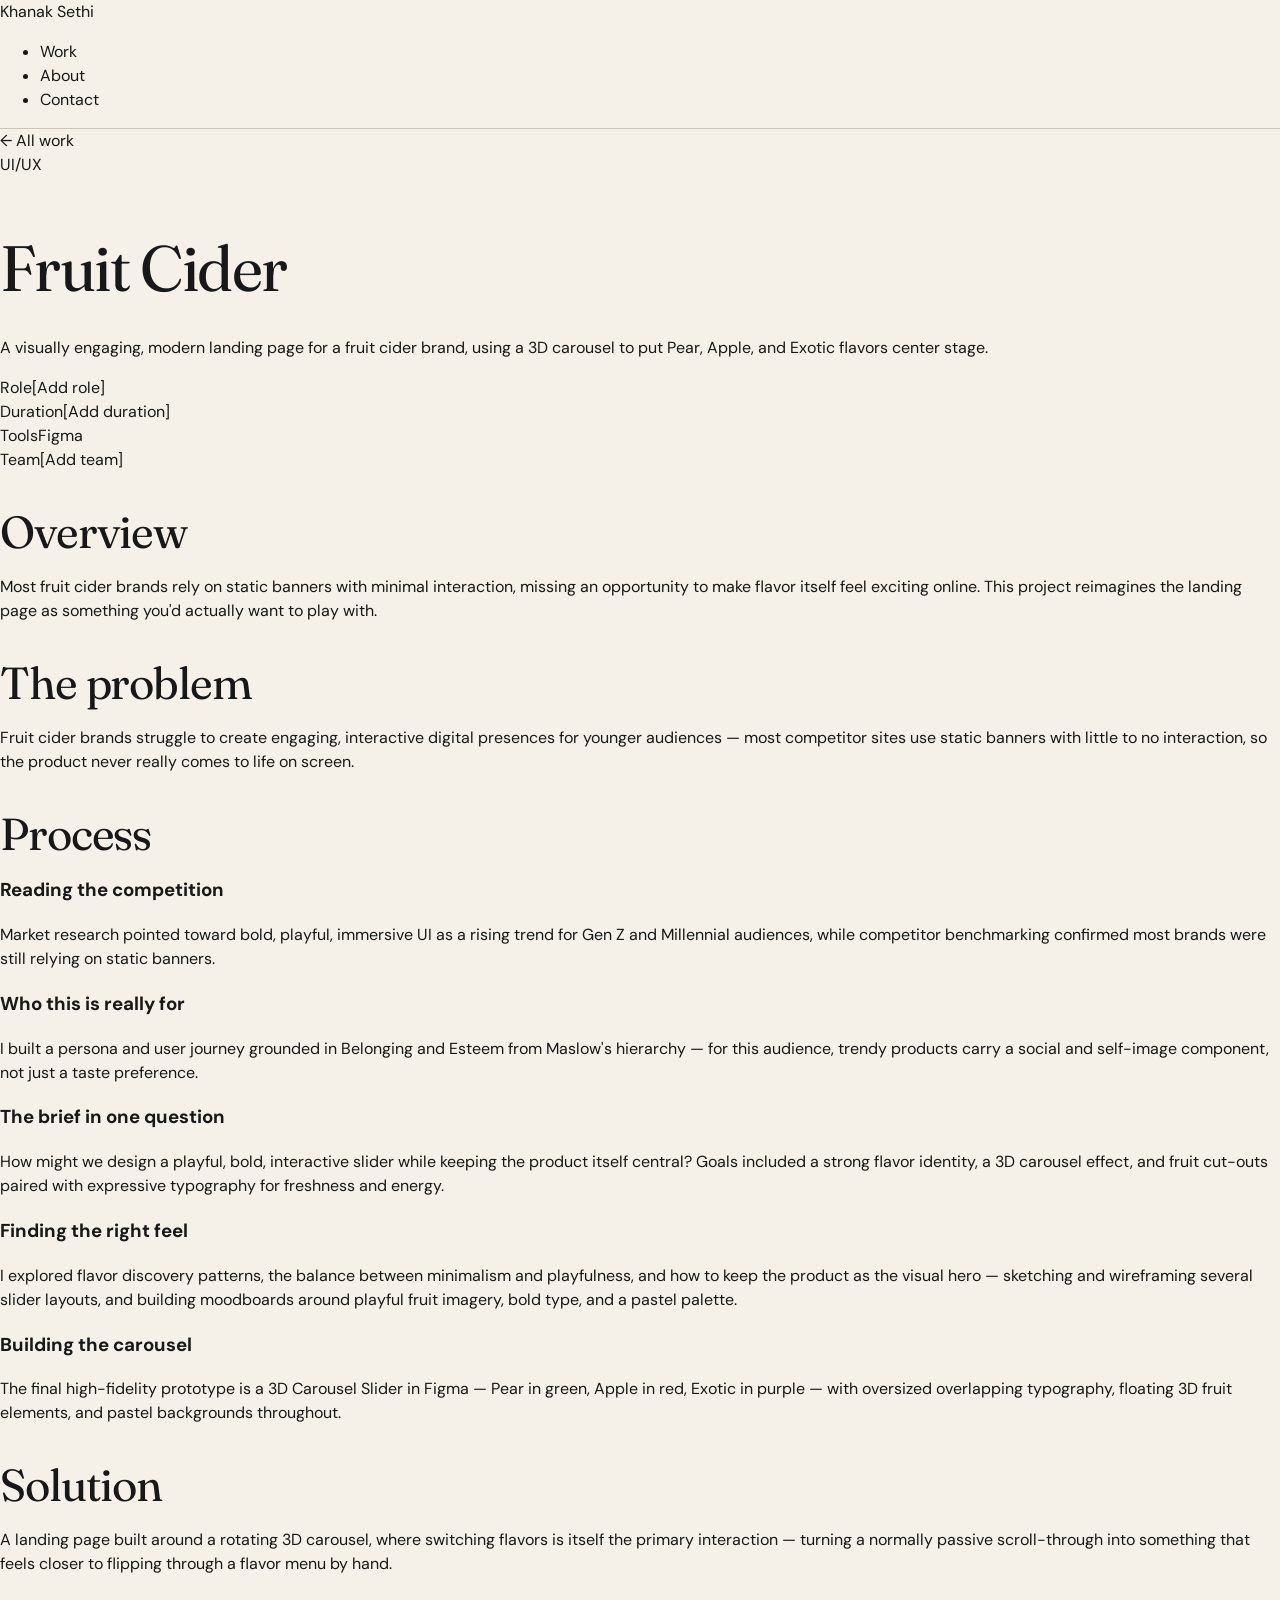
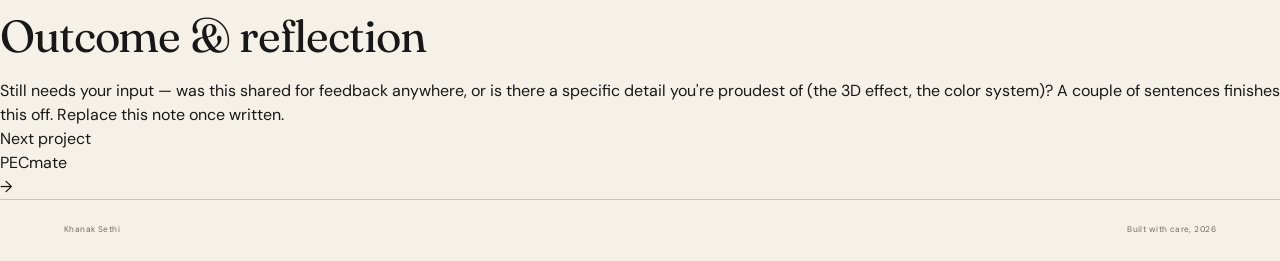
==== commit dcd4b3e1: "Add files via upload" ====
--- a/projects/fruit-cider.html
+++ b/projects/fruit-cider.html
@@ -7,10 +7,10 @@
 
 <link rel="preconnect" href="https://fonts.googleapis.com">
 <link rel="preconnect" href="https://fonts.gstatic.com" crossorigin>
-<link href="https://fonts.googleapis.com/css2?family=Fraunces:opsz,wght@9..144,400;9..144,500;9..144,600&family=Space+Grotesk:wght@400;500;600&display=swap" rel="stylesheet">
+<link href="https://fonts.googleapis.com/css2?family=DM+Sans:wght@400;500;600&family=Fraunces:opsz,wght@9..144,400;9..144,500&display=swap" rel="stylesheet">
 <link rel="stylesheet" href="../css/style.css">
 </head>
-<body>
+<body class="cider-case">
 
 <header class="nav">
   <div class="wrap">
--- a/css/style.css
+++ b/css/style.css
@@ -1,310 +1,219 @@
-/* ============================================
-   DESIGN TOKENS — the single source of truth.
-   Every page on the site links this one file,
-   so a change here updates the whole site.
-   ============================================ */
+:root{--paper:#f3f0e8;--paper2:#e9e4d8;--ink:#17181b;--muted:#6d6a63;--line:#d7d0c2;--sage:#a9b29b;--accent:#b87937;--serif:'Fraunces',Georgia,serif;--sans:'Space Grotesk',Arial,sans-serif;--max:1180px;--pad:clamp(22px,4vw,64px)}
+*{box-sizing:border-box}html{scroll-behavior:smooth}body{margin:0;background:var(--paper);color:var(--ink);font-family:var(--sans);line-height:1.5;-webkit-font-smoothing:antialiased;overflow-x:hidden}a{color:inherit;text-decoration:none}img{display:block;width:100%}.grain{position:fixed;inset:0;pointer-events:none;z-index:100;opacity:.035;background-image:url("data:image/svg+xml,%3Csvg viewBox='0 0 180 180' xmlns='http://www.w3.org/2000/svg'%3E%3Cfilter id='n'%3E%3CfeTurbulence type='fractalNoise' baseFrequency='.9' numOctaves='3' stitchTiles='stitch'/%3E%3C/filter%3E%3Crect width='100%25' height='100%25' filter='url(%23n)' opacity='.7'/%3E%3C/svg%3E")}.scroll-progress{position:fixed;left:0;top:0;height:3px;width:100%;background:var(--ink);transform:scaleX(0);transform-origin:left;z-index:200}.nav{position:sticky;top:0;z-index:50;background:rgba(243,240,232,.78);backdrop-filter:blur(16px);border-top:1px solid var(--ink);border-bottom:1px solid rgba(215,208,194,.7)}.nav-inner{max-width:var(--max);margin:auto;padding:0 var(--pad);height:72px;display:grid;grid-template-columns:1fr auto 1fr;align-items:center}.brand{font-family:var(--serif);font-size:1.12rem}.nav nav{display:flex;gap:38px}.nav-link,.resume-link{font-size:.78rem;letter-spacing:.03em;position:relative}.nav-link{color:var(--muted)}.nav-link:after{content:'';position:absolute;left:0;right:0;bottom:-8px;height:1px;background:var(--ink);transform:scaleX(0);transition:.3s}.nav-link:hover:after,.nav-link.active:after{transform:scaleX(1)}.nav-link.active{color:var(--ink)}.resume-link{justify-self:end}.resume-link span{display:inline-grid;place-items:center;width:20px;height:20px;border:1px solid var(--ink);border-radius:50%;margin-left:8px}.hero{max-width:var(--max);margin:auto;min-height:590px;padding:58px var(--pad) 34px;display:grid;grid-template-columns:1fr 1fr;position:relative;overflow:hidden}.hero-copy{align-self:center;z-index:3;padding:0 0 26px;transform:translateY(-4px)}.eyebrow{font-size:.63rem;letter-spacing:.19em;font-weight:600;margin:0 0 22px;color:#4f4d47}.hero h1{font-family:var(--serif);font-size:clamp(4rem,6.65vw,6.25rem);font-weight:400;line-height:.9;letter-spacing:-.05em;margin:0 0 27px;white-space:nowrap}.star{font-family:var(--sans);font-size:1.2rem;vertical-align:top;margin-left:10px;position:relative;top:-8px}.hero-tagline{font-size:1.42rem;line-height:1.25;margin:0 0 34px;max-width:20ch;color:#34342f}.hero-tagline strong{font-weight:650;color:var(--ink)}.hero-tagline em,.work-heading em,.about-copy h2 em,.contact h2 em{font-family:var(--serif);font-weight:500}.hero-actions{display:flex;align-items:center;gap:28px}.primary-btn{display:inline-flex;align-items:center;gap:25px;padding:15px 22px;background:var(--ink);color:var(--paper);border-radius:28px;font-size:.72rem;letter-spacing:.13em;text-transform:uppercase;transition:transform .25s,background .25s}.primary-btn span{font-size:1rem}.primary-btn:hover{background:#292a2c}.text-btn{font-size:.72rem;letter-spacing:.14em;text-transform:uppercase;border-bottom:1px solid var(--ink);padding-bottom:5px;display:inline-flex;gap:12px;transition:gap .25s}.text-btn:hover{gap:18px}.hero-visual{position:relative;display:flex;align-items:end;justify-content:center}.portrait-stage{width:min(100%,570px);height:520px;position:relative;margin:auto}.portrait-blob{position:absolute;width:405px;height:430px;right:62px;top:48px;background:radial-gradient(ellipse at center,rgba(72,68,60,.20) 0%,rgba(72,68,60,.11) 42%,rgba(72,68,60,0) 72%);border-radius:50%;filter:blur(16px);transform:scale(1.04);opacity:.9}.orbit{position:absolute;border:1px solid #8e8b7e;border-radius:50%;width:440px;height:440px;right:35px;top:30px;transform:rotate(-20deg)}.orbit-dot{position:absolute;width:8px;height:8px;border-radius:50%;background:var(--ink);right:73px;top:77px}.paper-card{position:absolute;background:#f0ece1;border:1px solid #d7d0c2;box-shadow:0 15px 30px rgba(23,24,27,.08)}.paper-a{width:155px;height:118px;right:5px;top:105px;transform:rotate(7deg)}.paper-b{width:135px;height:102px;right:290px;top:66px;transform:rotate(-8deg)}.portrait-wrap{position:absolute;width:410px;height:500px;right:92px;bottom:0;overflow:hidden;border-radius:48% 52% 0 0;filter:drop-shadow(0 28px 32px rgba(23,24,27,.19));z-index:2}.portrait-wrap img{width:100%;height:100%;object-fit:cover;object-position:49% 40%;transform:scale(1.17)}.hero-note{position:absolute;right:-2px;top:135px;z-index:4;font-family:var(--serif);font-size:1rem;line-height:1.05;transform:rotate(-6deg)}.hero-note span{display:block;font-family:var(--sans);font-size:1.3rem;margin-top:5px}.scroll-cue{position:absolute;right:var(--pad);bottom:28px;display:flex;flex-direction:column;align-items:center;gap:8px}.scroll-cue span{font-size:.52rem;letter-spacing:.22em;writing-mode:vertical-rl}.scroll-cue i{display:block;height:45px;width:1px;background:var(--ink);position:relative}.scroll-cue i:after{content:'';position:absolute;bottom:0;left:-2px;width:5px;height:5px;border-radius:50%;background:var(--ink)}.hero-line{position:absolute;bottom:0;left:var(--pad);right:var(--pad);height:1px;background:var(--line)}.browse{padding:40px 0 58px;border-bottom:1px solid var(--line)}.section-bar{max-width:var(--max);margin:auto;padding:0 var(--pad) 20px;display:flex;align-items:center;gap:16px;font-size:.62rem;letter-spacing:.2em}.bar-line{height:1px;width:80px;background:var(--line)}.section-bar>span:nth-child(3){color:var(--muted)}.carousel-controls{margin-left:auto;display:flex;gap:18px;font-size:1rem;letter-spacing:0}.marquee-window{overflow:hidden}.marquee-track{display:flex;width:max-content;animation:marquee 32s linear infinite;will-change:transform}.marquee-set{display:flex;gap:10px;padding-right:10px}.marquee-card{width:205px;height:190px;position:relative;flex:none;overflow:hidden;border-radius:8px;background:#ddd;box-shadow:0 10px 24px rgba(23,24,27,.08);transition:transform .35s,box-shadow .35s}.marquee-card:hover{transform:translateY(-7px) rotate(-1deg);box-shadow:0 18px 32px rgba(23,24,27,.16)}.marquee-card img{height:100%;object-fit:cover;transition:transform .7s}.marquee-card:hover img{transform:scale(1.06)}.marquee-card:after{content:'';position:absolute;inset:50% 0 0;background:linear-gradient(transparent,rgba(0,0,0,.72))}.marquee-card>div{position:absolute;z-index:2;left:15px;right:12px;bottom:13px;color:white;display:flex;flex-direction:column}.marquee-card b{font-family:var(--serif);font-weight:500;font-size:1rem}.marquee-card small{font-size:.53rem;letter-spacing:.13em;text-transform:uppercase;opacity:.82}@keyframes marquee{to{transform:translateX(calc(-50% - 5px))}}.work{max-width:var(--max);margin:auto;padding:105px var(--pad) 115px}.work-heading{display:flex;justify-content:space-between;align-items:end;margin-bottom:48px}.work-heading h2{font-family:var(--serif);font-weight:400;font-size:clamp(3rem,6vw,5.1rem);line-height:.96;letter-spacing:-.035em;margin:0}.view-all{font-size:.64rem;letter-spacing:.16em;border-bottom:1px solid var(--ink);padding-bottom:7px;white-space:nowrap}.view-all span{font-size:1rem;margin-left:18px}.project-grid{display:grid;grid-template-columns:repeat(6,1fr);gap:12px}.project-card{grid-column:span 2}.project-card.card-large{grid-column:span 3}.card-image{aspect-ratio:1.55/1;overflow:hidden;border-radius:8px;background:var(--paper2);position:relative}.project-card:not(.card-large) .card-image{aspect-ratio:1.05/1}.card-image img{height:100%;object-fit:cover;transition:transform .7s cubic-bezier(.2,.7,.2,1)}.project-card:hover .card-image img{transform:scale(1.045)}.project-card:hover .card-image{box-shadow:0 20px 35px rgba(23,24,27,.12)}.card-meta{display:flex;justify-content:space-between;gap:12px;padding:14px 4px 30px;align-items:flex-start}.card-meta strong{display:block;font-family:var(--serif);font-weight:500;font-size:1.1rem}.card-meta small{display:block;font-size:.55rem;letter-spacing:.14em;color:var(--muted);margin-top:4px}.card-meta>span{font-size:1.1rem;transition:transform .25s}.project-card:hover .card-meta>span{transform:translate(3px,-3px)}.about{background:#ebe7dd;min-height:650px;padding:100px max(var(--pad),calc((100vw - var(--max))/2 + var(--pad))) 100px;display:grid;grid-template-columns:1fr 1fr;gap:80px;align-items:center;position:relative;overflow:hidden}.about-visual{height:460px;position:relative}.about-shape{position:absolute;width:390px;height:390px;left:25px;top:30px;background:#b8bda8;border-radius:50% 45% 58% 42%;opacity:.65}.about-photo{position:absolute;width:320px;height:420px;left:105px;top:15px;overflow:hidden;border-radius:50% 50% 5% 5%;box-shadow:0 20px 40px rgba(23,24,27,.15);border:7px solid #eee9de}.about-photo img{height:100%;object-fit:cover;object-position:48% 42%;transform:scale(1.2)}.about-note{position:absolute;left:0;top:130px;font-family:var(--serif);font-size:1rem;line-height:1.1;transform:rotate(-8deg)}.leaf{position:absolute;font-size:4rem;color:#7d8a6f}.leaf-1{left:35px;bottom:30px;transform:rotate(25deg)}.leaf-2{right:25px;top:80px;transform:rotate(-30deg)}.about-copy{max-width:560px}.about-copy h2{font-family:var(--sans);font-size:clamp(2.8rem,5vw,4.5rem);font-weight:400;line-height:1.02;margin:0 0 30px;letter-spacing:-.04em}.about-copy>p:not(.eyebrow){font-size:1rem;color:#595750;max-width:49ch;line-height:1.75}.skill-tags{display:flex;flex-wrap:wrap;gap:14px 20px;margin:30px 0 38px}.skill-tags span{font-size:.55rem;letter-spacing:.17em;color:#5e5c55}.experience{max-width:var(--max);margin:auto;padding:95px var(--pad);display:grid;grid-template-columns:1.05fr .95fr;gap:100px;border-bottom:1px solid var(--line)}.timeline-item{display:grid;grid-template-columns:18px 1fr 1fr;gap:18px;padding:24px 0;border-bottom:1px solid var(--line);align-items:start}.timeline-dot{width:9px;height:9px;border:2px solid var(--ink);border-radius:50%;margin-top:8px}.timeline-item h3{font-family:var(--serif);font-size:1.25rem;font-weight:500;margin:0}.timeline-item small,.timeline-item p{font-size:.62rem;color:var(--muted);margin:5px 0 0}.timeline-item p{line-height:1.6}.experience-col>.view-all{display:inline-block;margin-top:30px}.cap-grid{display:grid;grid-template-columns:repeat(3,1fr);gap:34px 20px;margin-top:32px}.cap-grid div{display:flex;flex-direction:column;gap:13px}.cap-icon{width:46px;height:46px;border:1px solid var(--line);border-radius:50%;display:grid;place-items:center;font-size:1.15rem}.cap-grid b{font-size:.7rem;font-weight:400;color:var(--muted)}.contact{background:#242522;color:#f3f0e8;padding:90px max(var(--pad),calc((100vw - var(--max))/2 + var(--pad))) ;min-height:370px}.contact-inner{position:relative}.contact .eyebrow{color:#a9a69c}.contact h2{font-family:var(--serif);font-size:clamp(3rem,6vw,5rem);font-weight:400;line-height:.98;margin:0 0 18px}.contact p:not(.eyebrow){color:#b9b6ad;font-size:.95rem;line-height:1.6}.contact-btn{position:absolute;right:5%;top:50%;transform:translateY(-50%);width:155px;height:155px;border:1px solid #8b8981;border-radius:50%;display:grid;place-items:center;text-transform:uppercase;font-size:.62rem;letter-spacing:.15em;transition:.35s}.contact-btn span{font-size:1rem;margin-left:5px}.contact-btn:hover{background:#f3f0e8;color:#242522;transform:translateY(-50%) scale(1.05)}.site-footer{max-width:var(--max);margin:auto;padding:24px var(--pad);display:flex;justify-content:space-between;gap:20px;font-size:.62rem;color:var(--muted)}.reveal{opacity:0;transform:translateY(35px);transition:opacity .8s ease,transform .8s cubic-bezier(.2,.7,.2,1)}.reveal.in-view{opacity:1;transform:none}.reveal-load{opacity:0;transform:translateY(16px);animation:load .8s ease forwards}@keyframes load{to{opacity:1;transform:none}}
+@media(max-width:900px){.nav-inner{grid-template-columns:1fr auto}.nav nav{display:none}.resume-link{display:none}.hero{grid-template-columns:1fr;min-height:auto;padding-top:65px}.hero-copy{padding-bottom:0}.hero h1{font-size:clamp(3.5rem,12vw,5.5rem)}.hero-visual{height:450px;margin-top:20px}.portrait-stage{height:450px}.portrait-wrap{right:15%;width:330px;height:430px}.portrait-blob{right:9%;width:330px;height:350px}.orbit{right:3%;width:380px;height:380px}.hero-note{right:3%}.paper-a{right:0}.paper-b{right:55%}.work{padding-top:75px}.project-grid{grid-template-columns:repeat(2,1fr)}.project-card,.project-card.card-large{grid-column:span 1}.project-card.card-large .card-image{aspect-ratio:1.3/1}.about{grid-template-columns:1fr;gap:35px}.about-visual{order:2}.experience{grid-template-columns:1fr;gap:65px}.contact-btn{position:static;transform:none;margin-top:40px}.contact-btn:hover{transform:scale(1.05)}}
+@media(max-width:600px){.nav-inner{height:62px}.hero{padding-top:48px}.hero-copy{transform:none}.hero h1{white-space:normal}.hero-tagline{font-size:1.25rem}.hero-visual{height:380px}.portrait-wrap{width:275px;height:355px;right:9%}.portrait-blob{width:285px;height:300px;right:4%;top:40px}.orbit{width:320px;height:320px;right:0}.paper-a{width:105px;height:80px;top:60px}.paper-b{width:95px;height:72px;left:2px;top:35px}.hero-note{font-size:.8rem;right:0;top:90px}.scroll-cue{display:none}.section-bar{padding-bottom:15px}.marquee-card{width:180px;height:165px}.work-heading{display:block}.work-heading h2{font-size:3.1rem;margin-bottom:25px}.project-grid{gap:8px}.project-card.card-large .card-image,.project-card:not(.card-large) .card-image{aspect-ratio:1/1.12}.card-meta{padding:10px 2px 22px}.card-meta strong{font-size:.95rem}.card-meta small{font-size:.46rem}.about{padding-top:70px;padding-bottom:70px}.about-visual{height:360px}.about-shape{width:300px;height:300px;left:0}.about-photo{width:245px;height:330px;left:55px}.about-note{font-size:.75rem;left:0}.experience{padding-top:70px}.timeline-item{grid-template-columns:14px 1fr}.timeline-item p{grid-column:2}.cap-grid{gap:28px 12px}.cap-grid b{font-size:.62rem}.site-footer{flex-direction:column}.contact{padding-top:70px;padding-bottom:70px}}
+@media(prefers-reduced-motion:reduce){*,*:before,*:after{animation-duration:.01ms!important;animation-iteration-count:1!important;scroll-behavior:auto!important;transition-duration:.01ms!important}}
+
+/* =========================================================
+   TAIRA CASE STUDY — premium editorial product case study
+   ========================================================= */
+.taira-case{background:#090909;color:#f2f0ec;font-family:var(--sans);overflow-x:hidden}.taira-grain{position:fixed;inset:0;pointer-events:none;z-index:100;opacity:.035;background-image:url("data:image/svg+xml,%3Csvg viewBox='0 0 180 180' xmlns='http://www.w3.org/2000/svg'%3E%3Cfilter id='n'%3E%3CfeTurbulence type='fractalNoise' baseFrequency='.85' numOctaves='3' stitchTiles='stitch'/%3E%3C/filter%3E%3Crect width='100%25' height='100%25' filter='url(%23n)' opacity='.8'/%3E%3C/svg%3E")}.taira-progress{position:fixed;top:0;left:0;width:100%;height:2px;background:#ef3b3b;transform:scaleX(0);transform-origin:left;z-index:300}.taira-nav{height:74px;position:sticky;top:0;z-index:200;display:grid;grid-template-columns:1fr auto 24px;align-items:center;padding:0 clamp(24px,5vw,72px);background:rgba(9,9,9,.72);backdrop-filter:blur(18px);border-bottom:1px solid rgba(255,255,255,.09)}.taira-brand{font-family:var(--serif);font-size:1rem}.taira-nav nav{display:flex;gap:34px}.taira-nav nav a{font-size:.58rem;letter-spacing:.16em;color:#aaa;transition:color .25s}.taira-nav nav a:hover{color:#fff}.taira-nav-dot{width:10px;height:10px;border:1px solid #ddd;border-radius:50%;justify-self:end}.taira-hero{min-height:calc(100vh - 74px);position:relative;display:grid;grid-template-columns:minmax(380px,.78fr) 1.22fr;max-width:1500px;margin:auto;padding:54px clamp(24px,5vw,72px) 70px;overflow:hidden}.taira-hero:after{content:"";position:absolute;left:5%;right:5%;bottom:0;height:1px;background:rgba(255,255,255,.1)}.taira-hero-copy{position:relative;z-index:5;align-self:center;padding-bottom:30px}.taira-back{font-size:.62rem;color:#b5b5b5;display:inline-block;margin-bottom:62px}.taira-brandmark{font-size:1.05rem;font-weight:600;letter-spacing:-.02em;margin-bottom:22px}.taira-brandmark sup{font-size:.45rem;margin-left:2px}.trigma-mark{color:#e73535;margin-right:7px}.taira-kicker{font-size:.54rem;letter-spacing:.2em;color:#e24a4a;margin:0 0 18px}.taira-hero h1{font-family:var(--serif);font-size:clamp(5.4rem,10vw,9.4rem);line-height:.72;letter-spacing:-.065em;font-weight:400;margin:0 0 28px}.taira-hero h1 span{font-family:var(--sans);font-size:.55rem;vertical-align:top;position:relative;top:-10px;left:8px}.taira-hero h2{font-family:var(--sans);font-weight:400;font-size:clamp(2rem,3.6vw,4rem);line-height:.98;letter-spacing:-.045em;margin:0 0 22px}.taira-hero h2 em{font-family:var(--serif);font-weight:400;color:#d5d1ca}.taira-hero-desc{max-width:42ch;color:#aaa;font-size:.9rem;line-height:1.55;margin:0 0 42px}.taira-meta-row{display:grid;grid-template-columns:repeat(4,minmax(80px,1fr));max-width:650px;border-top:1px solid rgba(255,255,255,.16);padding-top:18px;gap:18px}.taira-meta-row div{border-right:1px solid rgba(255,255,255,.1);padding-right:14px}.taira-meta-row div:last-child{border:0}.taira-meta-row small,.final-bottom small,.taira-next small{display:block;color:#777;font-size:.49rem;letter-spacing:.17em;margin-bottom:7px}.taira-meta-row b{font-size:.63rem;font-weight:400;color:#ddd;line-height:1.35;display:block}.taira-hero-visual{position:relative;min-height:680px;display:flex;align-items:center;justify-content:center}.taira-red-glow{position:absolute;width:62%;height:65%;border-radius:50%;background:radial-gradient(circle,rgba(220,35,35,.45),rgba(120,10,10,.12) 45%,transparent 70%);filter:blur(28px)}.taira-orbit{position:absolute;width:90%;height:54%;border:1px solid rgba(221,54,54,.48);border-radius:50%;transform:rotate(-17deg);box-shadow:0 0 80px rgba(215,38,38,.12)}.taira-hero-screen{position:relative;width:min(760px,92%);transform:perspective(1300px) rotateY(-7deg) rotateX(2deg) rotateZ(-1deg);filter:drop-shadow(0 45px 45px rgba(0,0,0,.65));transition:transform .7s cubic-bezier(.2,.7,.2,1)}.taira-hero-screen img{width:100%;border:1px solid rgba(255,255,255,.13);border-radius:18px}.taira-float-card{position:absolute;right:1%;top:13%;width:190px;padding:9px;background:#121212;border:1px solid rgba(231,54,54,.65);border-radius:12px;box-shadow:0 24px 50px rgba(0,0,0,.5);transform:rotate(2deg)}.taira-float-card img{height:105px;object-fit:cover;object-position:center top;border-radius:8px;opacity:.9}.taira-float-card>div{padding:10px 5px 4px}.taira-float-card b{display:block;font-size:.68rem}.taira-float-card small{font-size:.5rem;color:#999}.online-dot{position:absolute;right:14px;bottom:44px;width:7px;height:7px;border-radius:50%;background:#32d25b;border:1px solid #111;z-index:2}.taira-scroll{position:absolute;right:clamp(24px,5vw,72px);bottom:24px;color:#777;font-size:.48rem;letter-spacing:.18em}.taira-scroll span{color:#fff;font-size:.8rem;margin-left:8px}.taira-section{max-width:1380px;margin:auto;padding:115px clamp(24px,5vw,72px);position:relative;border-bottom:1px solid rgba(255,255,255,.08);opacity:0;transform:translateY(25px);transition:opacity .8s ease,transform .8s ease}.taira-section.is-visible,.taira-final.is-visible,.taira-next.is-visible{opacity:1;transform:none}.taira-section-no{position:absolute;left:clamp(24px,5vw,72px);top:116px;font-family:var(--serif);font-size:1rem;color:#777}.taira-section-label{margin-left:58px;font-size:.5rem;letter-spacing:.2em;color:#e44949;margin-bottom:34px}.taira-context-grid{display:grid;grid-template-columns:1.05fr .9fr 1fr;gap:50px;margin-left:58px}.taira-context-grid h3,.taira-architecture h3,.system-head h3{font-family:var(--serif);font-size:clamp(2.2rem,3.8vw,4rem);line-height:.98;font-weight:400;letter-spacing:-.035em;margin:0 0 22px}.taira-context-grid p,.taira-stake-intro>p,.taira-architecture-head p,.system-head p,.intent-grid p,.evolution-copy p{color:#aaa;font-size:.83rem;line-height:1.75;max-width:47ch}.taira-dual{border-left:1px solid rgba(255,255,255,.13);padding-left:28px;display:flex;flex-direction:column;gap:32px}.taira-dual span{display:inline-grid;place-items:center;width:27px;height:27px;border:1px solid #9b2424;border-radius:50%;font-size:.5rem;color:#e84b4b;margin-bottom:13px}.taira-dual b{display:block;font-size:.72rem}.taira-dual p{font-size:.62rem;line-height:1.5;margin:4px 0 0}.taira-context blockquote{margin:0;padding:30px;background:linear-gradient(145deg,#191919,#260909);border:1px solid rgba(228,62,62,.5);border-radius:15px;font-family:var(--serif);font-size:1.15rem;line-height:1.3;color:#eee;align-self:start}.taira-context blockquote i{display:block;width:34px;height:1px;background:#e84242;margin-top:25px}.taira-challenge-grid{margin-left:58px;display:grid;grid-template-columns:1fr 1.45fr;gap:90px}.taira-challenge-grid>h3{font-family:var(--serif);font-weight:400;font-size:clamp(2.4rem,4vw,4.4rem);line-height:.98;letter-spacing:-.045em;margin:0;max-width:13ch}.taira-tension{display:grid;grid-template-columns:repeat(3,1fr);gap:14px}.mini-label{grid-column:1/-1;font-size:.5rem;letter-spacing:.18em;color:#777;margin:0 0 8px}.tension-card{border-left:1px solid rgba(255,255,255,.15);padding:4px 15px 5px}.tension-card>span{font-size:.55rem;color:#ef4545}.tension-card b{display:block;font-size:.67rem;margin:18px 0 12px}.tension-card ul{list-style:none;padding:0;margin:0;color:#929292;font-size:.58rem;line-height:1.8}.taira-stake-intro{margin-left:58px;display:grid;grid-template-columns:1fr 1fr;gap:80px;align-items:end}.taira-stake-intro>p{margin:0}.insight{border-left:1px solid #ef4242;padding-left:25px}.insight small{display:block;color:#e74a4a;font-size:.48rem;letter-spacing:.18em;margin-bottom:10px}.insight strong{font-family:var(--serif);font-size:1.7rem;line-height:1.1;font-weight:400}.insight em{color:#e4dfd7}.persona-row{margin:54px 0 0 58px;display:grid;grid-template-columns:repeat(3,1fr);gap:15px}.persona-row article{background:linear-gradient(145deg,#151515,#0e0e0e);border:1px solid rgba(255,255,255,.1);border-radius:12px;padding:10px;transition:transform .35s,border-color .35s}.persona-row article:hover{transform:translateY(-7px);border-color:rgba(235,58,58,.5)}.persona-img{height:210px;overflow:hidden;border-radius:8px;background:#242424}.persona-img img{height:100%;object-fit:cover;object-position:center top}.persona-row article>span{display:block;font-size:.46rem;letter-spacing:.14em;color:#e65050;margin:18px 8px 9px}.persona-row h4{font-family:var(--serif);font-size:1rem;font-weight:400;line-height:1.25;margin:0 8px 12px;color:#ddd}.taira-architecture-head{margin-left:58px;display:grid;grid-template-columns:1fr 1fr;gap:70px;align-items:end}.taira-architecture-head h3{margin-bottom:0}.flow-strip{margin:52px 0 0 58px;padding:18px 0;border-top:1px solid rgba(255,255,255,.1);display:grid;grid-template-columns:190px 1fr;align-items:center;gap:25px}.flow-strip+.flow-strip{margin-top:0}.flow-title{font-size:.5rem;letter-spacing:.18em;color:#e74747}.flow-steps{display:flex;align-items:center;gap:12px}.flow-steps span{font-size:.56rem;color:#bbb;white-space:nowrap}.flow-steps i{width:35px;height:1px;background:#692020;position:relative}.flow-steps i:after{content:"";position:absolute;right:0;top:-2px;width:4px;height:4px;border-radius:50%;background:#e74141}.flow-full{margin:40px 0 0 58px;background:#f0f0f0;border-radius:10px;overflow:hidden}.flow-full img{width:100%;display:block}.flow-full:first-of-type{margin-top:62px}.taira-intent{background:radial-gradient(circle at 75% 45%,rgba(120,10,10,.18),transparent 38%)}.intent-grid{margin-left:58px;display:grid;grid-template-columns:1fr .9fr;gap:100px}.intent-grid h3{font-family:var(--serif);font-size:clamp(2.5rem,4vw,4.3rem);font-weight:400;line-height:.98;letter-spacing:-.04em;margin:0 0 22px;max-width:12ch}.intent-list{display:flex;flex-direction:column;gap:10px}.intent-list div{display:grid;grid-template-columns:115px 1fr;gap:15px;padding:13px 14px;border:1px solid rgba(255,255,255,.1);border-radius:8px;align-items:center;background:#101010}.intent-list b{font-size:.53rem;color:#fff;background:#791717;border:1px solid #b82d2d;padding:7px 9px;border-radius:8px;letter-spacing:.08em}.intent-list span{font-size:.6rem;color:#aaa}.intent-visual{margin:70px 0 0 58px;max-width:850px;border-radius:16px;overflow:hidden;border:1px solid rgba(255,255,255,.12);box-shadow:0 30px 70px rgba(0,0,0,.35)}.intent-visual img{width:100%;display:block}.system-head{margin-left:58px;display:grid;grid-template-columns:1fr .8fr;gap:100px;align-items:end}.system-head h3{margin:0}.system-grid{margin:55px 0 0 58px;display:grid;grid-template-columns:repeat(2,1fr);gap:16px}.system-grid figure{margin:0;background:#efefef;border-radius:12px;overflow:hidden}.system-grid img{width:100%;display:block}.system-grid figcaption{background:#111;color:#aaa;font-size:.5rem;letter-spacing:.12em;padding:11px 14px}.taira-evolution{background:#0c0c0c}.evolution-copy{margin-left:58px;display:grid;grid-template-columns:1fr 1fr;gap:100px;align-items:end}.evolution-copy h3{font-family:var(--serif);font-size:clamp(2.6rem,4.4vw,4.8rem);line-height:.92;font-weight:400;letter-spacing:-.045em;margin:0}.evolution-copy h3 em{color:#e5e0d8}.evolution-images{margin:60px 0 0 58px;display:grid;grid-template-columns:repeat(3,1fr);gap:14px}.evolution-images figure{margin:0}.evolution-images img{width:100%;aspect-ratio:1.55/1;object-fit:cover;border:1px solid rgba(255,255,255,.12);border-radius:10px;transition:transform .5s}.evolution-images figure:hover img{transform:translateY(-5px)}.evolution-images figcaption{font-size:.49rem;letter-spacing:.12em;color:#777;margin-top:10px}.taira-final{max-width:1380px;margin:auto;padding:125px clamp(24px,5vw,72px) 120px;position:relative;opacity:0;transform:translateY(25px);transition:opacity .8s ease,transform .8s ease}.taira-final .taira-section-no{top:126px}.taira-final .taira-section-label{margin-bottom:50px}.final-heading{margin-left:58px;display:flex;align-items:end;justify-content:space-between}.final-heading h2{font-family:var(--serif);font-weight:400;font-size:clamp(4rem,8vw,8rem);line-height:.8;letter-spacing:-.06em;margin:0}.final-heading h2 em{color:#e44747}.final-heading p{font-size:.55rem;letter-spacing:.16em;color:#777;text-transform:uppercase;margin:0 0 8px}.final-hero-image{margin:60px 0 0 58px;position:relative}.final-hero-image:after{content:"";position:absolute;inset:0;background:linear-gradient(90deg,transparent 45%,rgba(229,48,48,.15));pointer-events:none}.final-hero-image img{width:100%;border-radius:14px;border:1px solid rgba(255,255,255,.12);box-shadow:0 35px 90px rgba(0,0,0,.55)}.final-bottom{margin:62px 0 0 58px;display:grid;grid-template-columns:1fr 1fr;gap:100px;border-top:1px solid rgba(255,255,255,.1);padding-top:25px}.final-bottom h3{font-family:var(--serif);font-size:1.7rem;font-weight:400;line-height:1.15;max-width:15ch;margin:0}.final-bottom p{color:#999;font-size:.72rem;line-height:1.7;margin:0;max-width:55ch}.taira-next{max-width:1380px;margin:auto;padding:85px clamp(24px,5vw,72px);border-top:1px solid rgba(255,255,255,.1);border-bottom:1px solid rgba(255,255,255,.1);display:flex;align-items:end;justify-content:space-between;opacity:0;transform:translateY(25px);transition:opacity .8s ease,transform .8s ease}.taira-next h2{font-family:var(--serif);font-weight:400;font-size:clamp(3rem,6vw,6rem);line-height:.85;letter-spacing:-.05em;margin:0}.taira-next a{font-size:.62rem;letter-spacing:.14em;text-transform:uppercase;border-bottom:1px solid #666;padding-bottom:8px}.taira-next a span{margin-left:18px;font-size:1rem}.taira-footer{max-width:1380px;margin:auto;padding:25px clamp(24px,5vw,72px);display:flex;justify-content:space-between;color:#666;font-size:.52rem;letter-spacing:.08em}.taira-case ::selection{background:#e63e3e;color:#fff}
+@media(max-width:950px){.taira-hero{grid-template-columns:1fr;padding-top:35px}.taira-hero-visual{min-height:520px;margin-top:-30px}.taira-float-card{right:5%;top:8%;width:155px}.taira-meta-row{grid-template-columns:repeat(2,1fr)}.taira-context-grid,.taira-challenge-grid,.intent-grid,.system-head,.evolution-copy{grid-template-columns:1fr;gap:45px}.taira-tension{grid-template-columns:1fr}.taira-stake-intro{grid-template-columns:1fr;gap:40px}.persona-row{grid-template-columns:1fr}.persona-img{height:280px}.taira-architecture-head{grid-template-columns:1fr;gap:20px}.flow-strip{grid-template-columns:1fr}.flow-steps{overflow-x:auto;padding-bottom:5px}.system-grid,.evolution-images{grid-template-columns:1fr}.final-heading,.final-bottom{grid-template-columns:1fr;display:grid;gap:30px}.final-heading p{margin:0}.taira-final .final-heading h2{font-size:clamp(4rem,15vw,7rem)}}
+@media(max-width:600px){.taira-nav{height:62px;grid-template-columns:1fr 10px}.taira-nav nav{display:none}.taira-hero{min-height:auto;padding-bottom:80px}.taira-back{margin-bottom:45px}.taira-hero h1{font-size:5.2rem}.taira-hero h2{font-size:2.15rem}.taira-hero-visual{min-height:330px;margin-top:0}.taira-hero-screen{width:108%;transform:perspective(800px) rotateY(-4deg) rotateZ(-1deg)}.taira-float-card{width:120px;top:5%;right:0}.taira-float-card img{height:70px}.taira-scroll{display:none}.taira-section,.taira-final{padding-top:82px;padding-bottom:82px}.taira-section-no,.taira-final .taira-section-no{top:83px;left:24px}.taira-section-label{margin-left:40px}.taira-context-grid,.taira-challenge-grid,.taira-stake-intro,.persona-row,.taira-architecture-head,.flow-strip,.flow-full,.intent-grid,.intent-visual,.system-head,.system-grid,.evolution-copy,.evolution-images,.final-heading,.final-hero-image,.final-bottom{margin-left:40px}.taira-context-grid{gap:35px}.taira-context-grid h3,.taira-challenge-grid>h3,.intent-grid h3{font-size:2.65rem}.taira-meta-row{gap:12px}.taira-meta-row b{font-size:.57rem}.taira-dual{padding-left:18px}.flow-full{margin-right:0}.system-grid{margin-right:0}.taira-footer{flex-direction:column;gap:8px}.taira-next{align-items:flex-start;flex-direction:column;gap:35px}.taira-next h2{font-size:4rem}}
+
+/* Taira case study — final refinement pass */
+.taira-section-label{font-size:.72rem;letter-spacing:.18em;font-weight:500;margin-bottom:42px;color:#f05a5a}
+.taira-context-grid h3,.taira-architecture h3,.system-head h3{font-size:clamp(2.8rem,4.2vw,4.5rem)}
+.taira-context-grid p,.taira-stake-intro>p,.taira-architecture-head p,.system-head p,.intent-grid p,.evolution-copy p{font-size:.96rem;line-height:1.72;color:#b8b8b8}
+.taira-dual b{font-size:.86rem}.taira-dual p{font-size:.76rem}.taira-context blockquote{font-size:1.35rem;line-height:1.35}
+
+.challenge-lead{margin-left:58px;display:grid;grid-template-columns:1.15fr .85fr;gap:90px;align-items:end}
+.eyebrow-small{font-size:.62rem;letter-spacing:.16em;color:#777;margin:0 0 16px;text-transform:uppercase}
+.challenge-lead h3{font-family:var(--serif);font-size:clamp(2.3rem,3.8vw,4rem);line-height:1.02;font-weight:400;letter-spacing:-.035em;margin:0;max-width:19ch}
+.challenge-note{border-left:1px solid #e74747;padding:4px 0 4px 25px;display:grid;grid-template-columns:28px 1fr;gap:16px;align-items:start}
+.challenge-note span{font-family:var(--serif);font-size:1.2rem;color:#e74747}.challenge-note p{font-size:.9rem;line-height:1.7;color:#aaa;margin:0;max-width:42ch}
+.tension-heading{margin:70px 0 22px 58px;display:flex;align-items:baseline;gap:28px;border-top:1px solid rgba(255,255,255,.1);padding-top:22px}
+.tension-heading span{font-size:.62rem;letter-spacing:.18em;color:#ef4d4d}.tension-heading p{font-size:.86rem;color:#777;margin:0}
+.taira-tension{margin-left:58px;display:grid;grid-template-columns:repeat(3,1fr);gap:14px}
+.tension-card{border:1px solid rgba(255,255,255,.11);border-left:2px solid #7b2020;border-radius:12px;padding:20px 20px 22px;background:linear-gradient(145deg,#141414,#0d0d0d)}
+.tension-card>span{font-size:.65rem;color:#ef4b4b}.tension-card b{display:block;font-size:1rem;margin:24px 0 12px;color:#f2f0ec}.tension-card p{font-size:.78rem;line-height:1.65;color:#999;margin:0;max-width:30ch}
+.mini-label{font-size:.62rem}
+
+.insight strong{font-size:2rem}.persona-row{gap:18px}.persona-row article{padding:12px}.persona-img{height:auto;overflow:hidden;background:#1b1b1b}.persona-img img{width:100%;height:auto;display:block;object-fit:contain;object-position:center}.persona-row article>span{font-size:.56rem;margin:16px 8px 10px}.persona-row h4{font-size:1.12rem;line-height:1.3}
+
+.flow-title{font-size:.62rem}.flow-steps span{font-size:.68rem}.flow-strip{padding:22px 0}.flow-full{margin-top:34px;box-shadow:0 24px 60px rgba(0,0,0,.28)}
+.intent-grid h3{font-size:clamp(2.8rem,4.2vw,4.5rem)}.intent-list span{font-size:.72rem}.intent-list b{font-size:.58rem}
+
+.system-head h3{max-width:15ch}.system-head p{max-width:42ch}
+.system-grid{grid-template-columns:1fr 1fr;gap:24px;align-items:start}
+.system-grid figure{background:transparent;border:1px solid rgba(255,255,255,.1);border-radius:14px;overflow:hidden;box-shadow:0 18px 45px rgba(0,0,0,.25)}
+.system-grid figure:nth-child(1){grid-column:1/-1}
+.system-grid img{background:#f2f2f2}.system-grid figcaption{font-size:.62rem;padding:13px 16px;background:#111;color:#aaa}
+
+.evolution-copy h3{font-size:clamp(3rem,4.8vw,5.2rem)}.evolution-copy p{font-size:.94rem}
+.final-heading h2{font-size:clamp(5rem,9vw,9rem)}.final-bottom h3{font-size:2rem}.final-bottom p{font-size:.82rem}
+
+@media(max-width:950px){
+  .challenge-lead{grid-template-columns:1fr;gap:35px}.tension-heading{margin-top:50px}.taira-tension{grid-template-columns:1fr}.system-grid{grid-template-columns:1fr}.system-grid figure:nth-child(1){grid-column:auto}
+  .persona-img{height:auto}.taira-section-label{font-size:.66rem}.tension-heading{display:block}.tension-heading p{margin-top:8px}
+}
+@media(max-width:600px){
+  .taira-section-label{font-size:.58rem;letter-spacing:.15em}.challenge-lead,.tension-heading,.taira-tension{margin-left:40px}.challenge-lead h3{font-size:2.55rem}.challenge-note p{font-size:.8rem}.tension-card p{font-size:.76rem}.taira-context-grid h3,.taira-architecture h3,.system-head h3,.intent-grid h3{font-size:2.75rem}.system-grid{margin-right:0}.persona-row article{padding:8px}.persona-row h4{font-size:1rem}
+}
+
+/* Sethi Jewellers case study — warm editorial system */
+.sethi-case{--s-paper:#f5ece3;--s-cream:#fbf5ee;--s-ink:#171411;--s-muted:#6d6259;--s-line:#d8cfc6;--s-brown:#795d40;--s-gold:#b68a48;background:var(--s-paper);color:var(--s-ink);font-family:'DM Sans',var(--sans);overflow-x:hidden}.sethi-case ::selection{background:#171411;color:#f8efe7}.sethi-nav{height:74px;padding:0 clamp(24px,4vw,60px);display:grid;grid-template-columns:1fr auto 1fr;align-items:center;border-bottom:1px solid rgba(23,20,17,.12);background:rgba(245,236,227,.86);backdrop-filter:blur(18px);position:sticky;top:0;z-index:20;font-size:11px;letter-spacing:.08em}.sethi-nav>a{font-family:'Playfair Display',serif;font-size:15px;letter-spacing:0}.sethi-nav-center{font-size:10px;color:#7b7169}.sethi-nav nav{display:flex;justify-content:flex-end;gap:28px}.sethi-nav nav a{text-transform:uppercase}.sethi-progress{position:fixed;top:0;left:0;width:100%;height:3px;background:#171411;transform:scaleX(0);transform-origin:left;z-index:100}.sethi-hero{min-height:700px;display:grid;grid-template-columns:45% 55%;position:relative;max-width:1500px;margin:auto;padding:72px clamp(28px,5vw,78px) 58px;overflow:hidden}.sethi-hero-copy{align-self:center;z-index:3;padding-bottom:28px}.sethi-kicker,.sethi-section-label,.mini-label{font-size:10px;letter-spacing:.19em;color:#7c6d62;font-weight:600}.sethi-kicker{margin:0 0 26px}.sethi-hero h1{font-family:'Playfair Display',Georgia,serif;font-size:clamp(4.3rem,7vw,7.5rem);font-weight:400;line-height:.91;letter-spacing:-.055em;margin:0 0 32px}.sethi-hero h1 em{font-style:italic}.sethi-dek{font-size:17px;line-height:1.55;max-width:31ch;color:#4e4741;margin:0 0 42px}.sethi-meta{display:grid;grid-template-columns:repeat(4,1fr);max-width:560px;border-top:1px solid var(--s-line);padding-top:18px;gap:16px}.sethi-meta div{border-right:1px solid var(--s-line);padding-right:14px}.sethi-meta div:last-child{border-right:0}.sethi-meta span{display:block;font-size:8px;letter-spacing:.15em;color:#8d827a;margin-bottom:7px}.sethi-meta b{font-size:10px;font-weight:500;line-height:1.35}.sethi-hero-art{position:relative;min-height:580px;display:flex;align-items:center;justify-content:center}.sethi-glow{position:absolute;width:620px;height:540px;background:radial-gradient(ellipse,rgba(132,102,70,.24),rgba(132,102,70,0) 68%);filter:blur(8px)}.sethi-jewel-orbit{position:absolute;width:570px;height:570px;border:1px solid rgba(126,91,56,.35);border-radius:50%;transform:rotate(-16deg)}.sethi-jewel-orbit:before{content:'✦';position:absolute;right:48px;top:58px;font-size:14px;color:#9a774b}.sethi-hero-photo{position:relative;width:min(390px,58%);max-height:610px;object-fit:cover;object-position:center;border-radius:28px;box-shadow:0 36px 80px rgba(68,49,33,.2);transform:rotate(3deg);z-index:2}.sethi-float-card{position:absolute;right:1%;top:18%;width:150px;padding:18px;background:rgba(250,244,237,.76);border:1px solid rgba(120,93,65,.25);backdrop-filter:blur(14px);box-shadow:0 18px 35px rgba(74,53,36,.12);z-index:4}.sethi-float-card span{font-size:9px;color:#927457}.sethi-float-card strong{display:block;font-family:'Playfair Display',serif;font-size:20px;font-weight:400;line-height:1.05;margin-top:28px}.sethi-float-card i{display:block;text-align:right;font-style:normal;margin-top:25px}.sethi-scroll{position:absolute;right:25px;bottom:65px;font-size:8px;letter-spacing:.15em;writing-mode:vertical-rl;color:#756a62}.sethi-section,.sethi-final,.sethi-video-section,.sethi-reflection{max-width:1500px;margin:auto;padding:112px clamp(28px,5vw,78px);position:relative;border-top:1px solid rgba(23,20,17,.13);opacity:0;transform:translateY(24px);transition:opacity .8s ease,transform .8s ease}.sethi-section.is-visible,.sethi-final.is-visible,.sethi-video-section.is-visible,.sethi-reflection.is-visible,.sethi-next.is-visible{opacity:1;transform:none}.sethi-section-no{position:absolute;left:clamp(28px,2.1vw,32px);top:116px;font-family:'Playfair Display',serif;font-size:18px;color:#8a7b6e}.sethi-section-label{margin-left:56px;margin-bottom:45px;color:#806f62}.sethi-intro-grid{margin-left:56px;display:grid;grid-template-columns:1.1fr .85fr .9fr;gap:70px;align-items:start}.sethi-intro h2,.sethi-challenge h2,.sethi-buyer h2,.sethi-journey h2,.sethi-ideation h2,.sethi-wireframes h2,.sethi-final h2,.sethi-video-section h2,.sethi-reflection h2{font-family:'Playfair Display',Georgia,serif;font-weight:400;letter-spacing:-.035em}.sethi-intro h2{font-size:clamp(3rem,4.5vw,5rem);line-height:.98;margin:0}.sethi-intro-grid>p,.sethi-challenge-copy p,.sethi-journey-head p,.sethi-ideation-head p,.sethi-wire-head p,.sethi-final-head>p,.sethi-video-copy p,.reflection-grid>p{font-size:14px;line-height:1.8;color:#675d55;margin:0;max-width:45ch}.sethi-quote{border-left:1px solid #a48664;padding-left:24px;font-family:'Playfair Display',serif;font-size:22px;line-height:1.35;color:#493d34}.sethi-challenge{background:#f0e5db}.sethi-challenge-grid{margin-left:56px;display:grid;grid-template-columns:1.25fr .75fr;gap:110px;align-items:end}.sethi-challenge h2{font-size:clamp(2.8rem,4.2vw,4.8rem);line-height:1.03;max-width:16ch;margin:0}.sethi-challenge-copy{border-left:1px solid #aa8b6a;padding-left:28px}.sethi-challenge-copy b{color:#2b231e}.sethi-tension-head{margin:80px 0 22px 56px;padding-top:20px;border-top:1px solid rgba(23,20,17,.13);display:flex;align-items:baseline;gap:22px}.sethi-tension-head span{font-size:10px;letter-spacing:.17em}.sethi-tension-head p{font-size:12px;color:#8b7e74}.sethi-tension{margin-left:56px;display:grid;grid-template-columns:repeat(3,1fr);gap:14px}.sethi-tension article{padding:28px;background:rgba(255,250,245,.58);border:1px solid rgba(121,93,64,.17);min-height:185px;transition:transform .3s,box-shadow .3s}.sethi-tension article:hover{transform:translateY(-5px);box-shadow:0 20px 40px rgba(78,57,39,.08)}.sethi-tension article>span{font-family:'Playfair Display',serif;color:#9c7449}.sethi-tension h3{font-size:17px;font-weight:500;margin:35px 0 10px}.sethi-tension p{font-size:12px;line-height:1.65;color:#71665e;max-width:30ch}.sethi-buyer-grid{margin-left:56px;display:grid;grid-template-columns:1fr 1.2fr;gap:55px}.sethi-persona-card{padding:34px;background:#efe3d8;min-height:510px;position:relative;border:1px solid rgba(109,83,58,.15)}.persona-number{font-size:9px;letter-spacing:.16em;color:#897568}.sethi-persona-card h2{font-size:46px;margin:20px 0 0}.persona-role{font-size:12px;color:#796d64}.persona-avatar{width:105px;height:105px;border-radius:50%;background:#d3bda7;display:grid;place-items:center;font-family:'Playfair Display',serif;font-size:48px;color:#5b4431;margin:38px 0 20px}.sethi-persona-card blockquote{font-family:'Playfair Display',serif;font-size:22px;line-height:1.35;max-width:20ch;margin:0;color:#45392f}.persona-tags{display:flex;flex-wrap:wrap;gap:8px;margin-top:35px}.persona-tags span{font-size:9px;border:1px solid #bba38d;padding:7px 10px;border-radius:20px}.sethi-maslow{padding-top:10px}.sethi-maslow h3{font-family:'Playfair Display',serif;font-size:28px;font-weight:400;max-width:17ch;line-height:1.15;margin:12px 0 35px}.maslow-pyramid{display:flex;flex-direction:column;align-items:center;gap:4px}.maslow-pyramid>div{display:flex;flex-direction:column;align-items:center;justify-content:center;text-align:center;min-height:68px;color:#4c3e34;border:1px solid rgba(116,88,60,.2)}.maslow-pyramid b{font-size:9px;letter-spacing:.08em}.maslow-pyramid span{font-size:10px;color:#85786f;margin-top:5px}.m5{width:35%;background:#e4d2bb}.m4{width:50%;background:#e8d8c7}.m3{width:65%;background:#ebdcd0}.m2{width:80%;background:#eee1d8}.m1{width:95%;background:#f1e9e3}.sethi-journey{background:#fbf7f2}.sethi-journey-head,.sethi-ideation-head,.sethi-wire-head{margin-left:56px;display:grid;grid-template-columns:1fr .75fr;gap:90px;align-items:end}.sethi-journey h2,.sethi-ideation h2,.sethi-wireframes h2{font-size:clamp(3rem,4.7vw,5rem);line-height:.97;margin:0}.journey-flow{margin:70px 0 0 56px;display:grid;grid-template-columns:1fr auto 1fr auto 1fr auto 1fr auto 1fr;gap:16px;align-items:center}.journey-flow>div{display:grid;grid-template-columns:1fr auto;gap:8px}.journey-flow span{font-size:9px;color:#9a8878}.journey-flow i{font-style:normal;text-align:right;font-size:16px}.journey-flow b{font-size:10px;letter-spacing:.12em}.journey-flow small{font-size:9px;color:#8b8077;grid-column:1/-1}.journey-flow>em{font-style:normal;color:#a58969}.journey-insight{margin:65px 0 0 56px;padding:22px 0;border-top:1px solid var(--s-line);border-bottom:1px solid var(--s-line);display:grid;grid-template-columns:180px 1fr;gap:40px}.journey-insight strong{font-size:10px;letter-spacing:.16em}.journey-insight span{font-family:'Playfair Display',serif;font-size:21px;max-width:38ch}.sethi-ideation{background:#f0e6dd}.idea-grid{margin:65px 0 0 56px;display:grid;grid-template-columns:repeat(4,1fr);gap:12px}.idea-grid article{padding:25px 22px;background:#f7eee7;border:1px solid rgba(120,89,59,.16);min-height:220px}.idea-grid span{font-family:'Playfair Display',serif;color:#a77d51}.idea-grid h3{font-size:16px;font-weight:500;margin:42px 0 12px}.idea-grid p{font-size:11px;line-height:1.7;color:#756a62;margin:0}.sethi-wireframes{background:#f7f0e9}.wireframe-strip{margin:70px 0 0 56px;display:grid;grid-template-columns:1fr 40px 1fr 40px 1fr;gap:16px;align-items:center}.wireframe-strip figure{margin:0}.wf-phone{height:410px;max-width:230px;margin:auto;border:1px solid #b7aaa0;border-radius:24px;background:#f5f5f3;padding:24px 14px;display:flex;flex-direction:column;gap:15px}.wf-phone>div{border:1px solid #bdb6b1;height:12px}.wf-phone .wf-nav{height:10px;border:0;border-bottom:1px solid #aaa}.wf-phone .wf-hero{height:135px;background:#e4e0dc;border:0;border-radius:8px}.wf-phone .wf-hero.dark{background:#b7a69a}.wf-grid{display:grid;grid-template-columns:1fr 1fr;gap:8px;border:0}.wf-grid i{height:90px;background:#dedbd7;border:1px solid #c7c2bd}.wf-lines{height:85px!important;border:0!important;background:repeating-linear-gradient(to bottom,#bdb6b1 0 1px,transparent 1px 17px)}.wireframe-strip figcaption{font-size:10px;letter-spacing:.08em;margin-top:15px;text-align:center}.wireframe-strip figcaption small{color:#9a8d83;letter-spacing:0}.wire-arrow{font-size:20px;color:#9d8163;text-align:center}.sethi-final{background:#171411;color:#f4eee8;padding-top:125px}.sethi-final .sethi-section-label{color:#bca38b}.sethi-final .sethi-section-no{color:#8d8178}.sethi-final-head{margin-left:56px;display:grid;grid-template-columns:1fr .55fr;gap:100px;align-items:end}.sethi-final-head .mini-label{color:#9f8976}.sethi-final h2{font-size:clamp(4rem,7vw,7rem);line-height:.86;margin:14px 0 0}.sethi-final-head>p{color:#b6aaa1}.sethi-device-grid{margin:70px 0 0 56px;display:grid;grid-template-columns:repeat(3,1fr);gap:18px;align-items:start}.sethi-device-grid figure{margin:0}.sethi-device-grid figure img{width:100%;height:auto;max-height:780px;object-fit:contain;object-position:top center;border:1px solid rgba(255,255,255,.12);background:#f5ece3;border-radius:22px;box-shadow:0 35px 70px rgba(0,0,0,.4)}.sethi-device-grid figcaption{font-size:9px;letter-spacing:.13em;color:#8e8278;margin-top:13px}.sethi-video-section{background:#e9ddd2}.sethi-video-copy{margin-left:56px;display:grid;grid-template-columns:1fr .8fr;gap:80px;align-items:end}.sethi-video-copy h2{font-size:clamp(3rem,5vw,5.4rem);line-height:.92;margin:15px 0 0}.sethi-video-copy p{align-self:end}.sethi-video-frame{margin:65px 0 0 56px;max-width:1050px;border-radius:18px;overflow:hidden;background:#161411;box-shadow:0 30px 70px rgba(64,44,28,.2)}.sethi-video-frame video{display:block;width:100%;max-height:680px;background:#161411}.sethi-reflection{background:#f6ede5}.reflection-grid{margin-left:56px;display:grid;grid-template-columns:1.1fr .8fr;gap:80px;align-items:start}.reflection-grid h2{font-size:clamp(3rem,5vw,5.4rem);line-height:.92;margin:0}.reflection-grid h2 em{font-style:italic}.reflection-card{grid-column:1/-1;margin-top:35px;padding:25px 0;border-top:1px solid var(--s-line);border-bottom:1px solid var(--s-line);display:grid;grid-template-columns:180px 1fr;gap:40px}.reflection-card span{font-size:9px;letter-spacing:.16em;color:#88786b}.reflection-card strong{font-family:'Playfair Display',serif;font-size:26px;font-weight:400;max-width:25ch}.sethi-next{max-width:1500px;margin:auto;padding:48px clamp(28px,5vw,78px);display:flex;justify-content:space-between;align-items:end;background:#f5ece3;border-top:1px solid var(--s-line);opacity:0;transform:translateY(20px);transition:.7s}.sethi-next>a{font-size:10px;letter-spacing:.12em;text-transform:uppercase}.sethi-next>a:last-child{text-align:right}.sethi-next span{display:block;color:#8b7c70;margin-bottom:7px}.sethi-next strong{font-family:'Playfair Display',serif;font-size:25px;font-weight:400;letter-spacing:0;text-transform:none}.sethi-footer{padding:22px clamp(28px,5vw,78px);display:flex;justify-content:space-between;font-size:9px;letter-spacing:.12em;color:#887b70;background:#f5ece3;border-top:1px solid var(--s-line)}
+@media(max-width:950px){.sethi-nav-center{display:none}.sethi-nav{grid-template-columns:1fr 1fr}.sethi-nav nav{gap:16px}.sethi-hero{grid-template-columns:1fr;padding-top:55px}.sethi-hero-art{min-height:560px;margin-top:10px}.sethi-float-card{right:4%;top:15%}.sethi-intro-grid,.sethi-challenge-grid,.sethi-buyer-grid,.sethi-journey-head,.sethi-ideation-head,.sethi-wire-head,.sethi-final-head,.sethi-video-copy,.reflection-grid{grid-template-columns:1fr;gap:35px}.sethi-tension{grid-template-columns:1fr}.idea-grid{grid-template-columns:1fr 1fr}.journey-flow{grid-template-columns:1fr;gap:12px}.journey-flow>em{display:none}.journey-flow>div{grid-template-columns:30px 30px 1fr auto;align-items:center}.journey-flow b{grid-column:3}.journey-flow small{grid-column:4;grid-row:1}.journey-insight{grid-template-columns:1fr}.wireframe-strip{grid-template-columns:1fr}.wire-arrow{transform:rotate(90deg)}.sethi-device-grid{grid-template-columns:1fr 1fr}.sethi-device-grid figure:last-child{grid-column:1/-1;max-width:50%;margin:auto}.reflection-card{grid-template-columns:1fr;gap:15px}.sethi-section,.sethi-final,.sethi-video-section,.sethi-reflection{padding-top:90px;padding-bottom:90px}}
+@media(max-width:600px){.sethi-nav{height:62px;padding:0 18px}.sethi-nav nav a{font-size:9px}.sethi-hero{padding:45px 20px 50px}.sethi-hero h1{font-size:4rem}.sethi-dek{font-size:15px}.sethi-meta{grid-template-columns:1fr 1fr}.sethi-meta div:nth-child(2){border-right:0}.sethi-hero-art{min-height:430px}.sethi-hero-photo{width:72%;max-height:480px}.sethi-jewel-orbit{width:360px;height:360px}.sethi-float-card{width:110px;padding:13px}.sethi-float-card strong{font-size:15px;margin-top:18px}.sethi-scroll{display:none}.sethi-section,.sethi-final,.sethi-video-section,.sethi-reflection{padding-left:20px;padding-right:20px}.sethi-section-no{left:20px;top:92px;font-size:15px}.sethi-section-label{margin-left:34px;font-size:8px;margin-bottom:32px}.sethi-intro-grid,.sethi-challenge-grid,.sethi-buyer-grid,.sethi-journey-head,.sethi-ideation-head,.sethi-wire-head,.sethi-final-head,.sethi-video-copy,.reflection-grid{margin-left:34px}.sethi-intro h2,.sethi-challenge h2,.sethi-journey h2,.sethi-ideation h2,.sethi-wireframes h2{font-size:2.75rem}.sethi-intro-grid>p,.sethi-challenge-copy p,.sethi-journey-head p,.sethi-ideation-head p,.sethi-wire-head p,.sethi-final-head>p,.sethi-video-copy p,.reflection-grid>p{font-size:12px}.sethi-tension-head,.sethi-tension,.idea-grid,.journey-flow,.journey-insight,.wireframe-strip,.sethi-device-grid,.sethi-video-frame{margin-left:34px}.sethi-tension-head{display:block}.sethi-tension-head p{margin-top:8px}.sethi-buyer-grid{grid-template-columns:1fr}.sethi-persona-card{min-height:auto}.sethi-persona-card h2{font-size:39px}.sethi-maslow h3{font-size:24px}.m5{width:48%}.m4{width:60%}.m3{width:72%}.m2{width:84%}.m1{width:96%}.idea-grid{grid-template-columns:1fr}.sethi-device-grid{grid-template-columns:1fr}.sethi-device-grid figure:last-child{grid-column:auto;max-width:none}.sethi-final h2{font-size:4rem}.sethi-next{padding:38px 20px;gap:28px}.sethi-footer{padding:18px 20px;flex-direction:column;gap:8px}}
+
+/* =========================================================
+   V6 — CUSTOM / LESS-TEMPLATED PORTFOLIO SYSTEM
+   The goal is to make the site feel authored rather than assembled:
+   fewer decorative UI motifs, stronger typography, editorial captions,
+   irregular details and clearer evidence of process.
+   ========================================================= */
 :root{
-  --paper:   #F2EFE9;
-  --paper-2: #EAE5DA;
-  --ink:     #17181C;
-  --ink-soft:#6E6B62;
-  --line:    #D9D3C4;
-  --accent:  #C67F12;
-
-  --serif: "Fraunces", Georgia, serif;
-  --sans:  "Space Grotesk", -apple-system, sans-serif;
-
-  --max: 1100px;
-  --max-narrow: 760px;
-  --pad: clamp(24px, 5vw, 64px);
-}
-
-*{ box-sizing:border-box; }
-html{ scroll-behavior:smooth; }
-body{
-  margin:0;
-  background:var(--paper);
-  color:var(--ink);
-  font-family:var(--sans);
-  font-size:16px;
-  line-height:1.5;
-  -webkit-font-smoothing:antialiased;
-}
-img{ max-width:100%; display:block; }
-a{ color:inherit; text-decoration:none; }
-
-a:focus-visible, button:focus-visible{
-  outline:2px solid var(--accent);
-  outline-offset:3px;
-}
-
-.wrap{
-  max-width:var(--max);
-  margin:0 auto;
-  padding-left:var(--pad);
-  padding-right:var(--pad);
-}
-.wrap-narrow{
-  max-width:var(--max-narrow);
-  margin:0 auto;
-  padding-left:var(--pad);
-  padding-right:var(--pad);
-}
-
-/* ============================================
-   NAV (shared across every page)
-   ============================================ */
-.nav{
-  position:sticky; top:0; z-index:20;
-  background:rgba(242,239,233,0.88);
-  backdrop-filter:blur(8px);
-  border-bottom:1px solid var(--line);
-}
-.nav .wrap{
-  display:flex; align-items:center; justify-content:space-between;
-  height:64px;
-}
-.nav .name{ font-family:var(--serif); font-weight:500; font-size:1.05rem; }
-.nav ul{ display:flex; gap:28px; list-style:none; margin:0; padding:0; }
-.nav a{ font-size:0.92rem; color:var(--ink-soft); }
-.nav a:hover{ color:var(--ink); }
-
-/* ============================================
-   HERO (homepage)
-   ============================================ */
-.hero{ padding:clamp(64px,12vw,120px) 0 clamp(48px,8vw,80px); }
-.hero h1{
-  font-family:var(--serif); font-weight:500;
-  font-size:clamp(3rem, 8vw, 6.2rem);
-  line-height:0.98; margin:0 0 20px; letter-spacing:-0.01em;
-}
-.hero .tagline{
-  font-size:clamp(1.1rem, 2.2vw, 1.4rem);
-  max-width:34ch; margin:0 0 22px; font-weight:500;
-}
-.hero .intro{ max-width:56ch; color:var(--ink-soft); font-size:1.05rem; margin:0 0 32px; }
-.hero .cta{
-  display:inline-flex; align-items:center; gap:10px;
-  background:var(--ink); color:var(--paper);
-  padding:13px 22px; border-radius:2px;
-  font-size:0.95rem; font-weight:500;
-  transition:background 0.15s ease;
-}
-.hero .cta:hover{ background:var(--accent); }
-
-/* ============================================
-   SECTION HEADINGS (shared)
-   ============================================ */
-.section-head{
-  display:flex; align-items:baseline; justify-content:space-between;
-  gap:16px; margin-bottom:8px;
-}
-.section-head h2{
-  font-family:var(--serif); font-weight:500;
-  font-size:clamp(1.6rem, 3vw, 2.1rem); margin:0;
-}
-.section-head .count{ color:var(--ink-soft); font-size:0.9rem; }
-
-/* ============================================
-   WORK — alternating image + text spreads
-   ============================================ */
-.work{ padding:56px 0 72px; border-top:1px solid var(--line); }
-.work-list{ margin-top:8px; }
-
-.project-spread{
-  display:flex; align-items:center; gap:56px;
-  padding:56px 4px;
-  border-top:1px solid var(--line);
-  text-decoration:none;
-  opacity:0; transform:translateY(28px);
-  transition:opacity 0.7s ease, transform 0.7s ease;
-}
-.project-spread.in-view{ opacity:1; transform:translateY(0); }
-.project-spread:last-child{ border-bottom:1px solid var(--line); }
-.project-spread.reverse{ flex-direction:row-reverse; }
-
-.spread-media{
-  flex:0 0 46%;
-  aspect-ratio:4/3;
-  border-radius:6px;
-  background-size:cover;
-  background-position:center;
-  box-shadow:0 24px 48px rgba(23,24,28,0.14);
-  transition:transform 0.4s ease, box-shadow 0.4s ease;
-}
-.project-spread:hover .spread-media{
-  transform:scale(1.015);
-  box-shadow:0 30px 60px rgba(23,24,28,0.2);
-}
-
-.spread-info{ flex:1; display:flex; flex-direction:column; gap:12px; }
-.spread-info .project-tag{ align-self:flex-start; }
-.spread-info .project-title{ margin-top:2px; }
-.spread-info .project-tagline{ max-width:40ch; }
-.view-link{
-  display:inline-flex; align-items:center; gap:6px;
-  font-size:0.92rem; font-weight:500; color:var(--ink);
-  margin-top:4px; transition:gap 0.15s ease, color 0.15s ease;
-}
-.project-spread:hover .view-link{ gap:12px; color:var(--accent); }
-
-.project-title{ font-family:var(--serif); font-size:clamp(1.5rem, 3vw, 2.1rem); font-weight:500; }
-.project-tagline{ color:var(--ink-soft); font-size:0.98rem; }
-.project-tag{
-  font-size:0.8rem; color:var(--ink-soft);
-  border:1px solid var(--line); padding:6px 12px; border-radius:20px; white-space:nowrap;
-}
-
-/* ============================================
-   ABOUT STRIP + CONTACT (homepage)
-   ============================================ */
-.about{ padding:64px 0; border-top:1px solid var(--line); }
-.about .wrap{ display:grid; grid-template-columns:1.1fr 0.9fr; gap:48px; }
-.about p{ max-width:52ch; color:var(--ink-soft); font-size:1.05rem; }
-.about p strong{ color:var(--ink); font-weight:500; }
-
-.contact{ padding:64px 0 90px; border-top:1px solid var(--line); }
-.contact h2{ font-family:var(--serif); font-weight:500; font-size:clamp(1.8rem,4vw,2.6rem); margin:0 0 20px; max-width:16ch; }
-.contact-links{ display:flex; gap:28px; flex-wrap:wrap; }
-.contact-links a{ font-size:1rem; padding-bottom:3px; border-bottom:1px solid var(--ink); }
-.contact-links a:hover{ color:var(--accent); border-color:var(--accent); }
-
-footer.site-footer{
-  border-top:1px solid var(--line);
-  padding:22px var(--pad);
-  display:flex; justify-content:space-between;
-  font-size:0.82rem; color:var(--ink-soft);
-}
-
-/* ============================================
-   CASE STUDY PAGES
-   ============================================ */
-.cs-back{
-  display:inline-flex; align-items:center; gap:8px;
-  font-size:0.9rem; color:var(--ink-soft); margin:32px 0 0;
-}
-.cs-back:hover{ color:var(--ink); }
-
-.cs-header{ padding:24px 0 40px; }
-.cs-tag{
-  display:inline-block; font-size:0.8rem; color:var(--ink-soft);
-  border:1px solid var(--line); padding:5px 12px; border-radius:20px; margin-bottom:18px;
-}
-.cs-header h1{
-  font-family:var(--serif); font-weight:500;
-  font-size:clamp(2.4rem, 6vw, 4rem); line-height:1.02; margin:0 0 16px;
-}
-.cs-header .one-liner{ font-size:1.15rem; color:var(--ink-soft); max-width:60ch; }
-
-.cs-meta{
-  display:grid; grid-template-columns:repeat(4,1fr); gap:24px;
-  padding:28px 0; border-top:1px solid var(--line); border-bottom:1px solid var(--line);
-  margin-bottom:48px;
-}
-.cs-meta div span{ display:block; }
-.cs-meta .label{ font-size:0.78rem; color:var(--ink-soft); margin-bottom:6px; text-transform:none; }
-.cs-meta .value{ font-size:0.95rem; font-weight:500; }
-
-.cs-hero-image{
-  width:100%; aspect-ratio:16/9; border-radius:4px;
-  background-size:cover; background-position:center;
-  margin-bottom:64px;
-}
-
-.cs-section{ padding:0 0 56px; max-width:var(--max-narrow); margin:0 auto; }
-.cs-section h2{
-  font-family:var(--serif); font-weight:500;
-  font-size:clamp(1.5rem, 3vw, 1.9rem); margin:0 0 18px;
-}
-.cs-section p{ color:var(--ink); font-size:1.02rem; margin:0 0 16px; }
-.cs-section p.muted{ color:var(--ink-soft); }
-.cs-section h3{ font-family:var(--sans); font-weight:600; font-size:1.02rem; margin:24px 0 8px; }
-
-.cs-note{
-  background:var(--paper-2); border-left:3px solid var(--accent);
-  padding:14px 18px; font-size:0.92rem; color:var(--ink-soft); border-radius:0 4px 4px 0;
-  margin:0 0 16px;
-}
-
-.cs-gallery{
-  display:grid; grid-template-columns:1fr 1fr; gap:16px;
-  max-width:var(--max); margin:0 auto 56px; padding:0 var(--pad);
-}
-.cs-gallery .shot{
-  aspect-ratio:4/3; border-radius:4px; background-size:cover; background-position:center;
-}
-.cs-gallery .shot.wide{ grid-column:1 / -1; aspect-ratio:16/9; }
-
-.cs-nextproject{
-  border-top:1px solid var(--line);
-  padding:48px var(--pad) 72px;
-  display:flex; align-items:center; justify-content:space-between;
-}
-.cs-nextproject .label{ font-size:0.85rem; color:var(--ink-soft); margin-bottom:6px; }
-.cs-nextproject .title{ font-family:var(--serif); font-size:clamp(1.5rem,3vw,2rem); }
-
-/* ============================================
-   MARQUEE — continuous strip of real work,
-   visible the instant the page loads
-   ============================================ */
-.marquee-section{
-  overflow:hidden;
-  border-top:1px solid var(--line);
-  border-bottom:1px solid var(--line);
-  background:var(--paper-2);
-}
-.marquee-track{
-  display:flex; gap:20px; width:max-content;
-  padding:22px 0;
-  animation:marquee-scroll 34s linear infinite;
-}
-.marquee-section:hover .marquee-track{ animation-play-state:paused; }
-.marquee-item{
-  flex:0 0 auto; width:220px; height:150px;
-  border-radius:6px;
-  background-size:cover; background-position:center;
-  box-shadow:0 10px 26px rgba(23,24,28,0.14);
-}
-@keyframes marquee-scroll{
-  from{ transform:translateX(0); }
-  to{ transform:translateX(-50%); }
-}
-
-/* ============================================
-   CURSOR TAG — follows the mouse over project
-   spreads as a "View project" invitation
-   ============================================ */
-.cursor-tag{
-  position:fixed; top:0; left:0;
-  transform:translate(-50%,-50%) scale(0.85);
-  background:var(--ink); color:var(--paper);
-  padding:11px 20px; border-radius:30px;
-  font-size:0.85rem; font-weight:500;
-  pointer-events:none; opacity:0; z-index:40;
-  transition:opacity 0.18s ease, transform 0.18s ease;
-  white-space:nowrap;
-}
-.cursor-tag.visible{ opacity:1; transform:translate(-50%,-50%) scale(1); }
-
-@media (max-width:720px){
-  .marquee-item{ width:160px; height:110px; }
-  .cursor-tag{ display:none; }
-}
-@media (prefers-reduced-motion: reduce){
-  .marquee-track{ animation:none; }
-}
-/* ============================================
-   RESPONSIVE
-   ============================================ */
-@media (max-width:720px){
-  .nav ul{ gap:16px; }
-  .project-spread, .project-spread.reverse{ flex-direction:column; gap:20px; padding:36px 4px; }
-  .spread-media{ flex:none; width:100%; aspect-ratio:16/10; }
-  .about .wrap{ grid-template-columns:1fr; }
-  .cs-meta{ grid-template-columns:1fr 1fr; }
-  .cs-gallery{ grid-template-columns:1fr; }
-}
-
-@media (prefers-reduced-motion: reduce){
-  *{ transition:none !important; scroll-behavior:auto !important; }
-}
+  --paper:#f5f1e8;
+  --paper2:#ece7dc;
+  --ink:#171817;
+  --muted:#77736b;
+  --line:#cbc5b9;
+  --sans:'DM Sans',Arial,sans-serif;
+  --serif:'Cormorant Garamond',Georgia,serif;
+  --max:1420px;
+  --pad:clamp(24px,5vw,76px);
+}
+body{font-family:var(--sans);background:var(--paper);color:var(--ink)}
+.grain,.scroll-progress{display:none!important}
+.nav{background:var(--paper);backdrop-filter:none;border-top:0;border-bottom:1px solid var(--line)}
+.nav-inner{height:68px}
+.brand{font-family:var(--sans);font-weight:600;letter-spacing:-.025em;font-size:.9rem}
+.nav nav{gap:30px}.nav-link,.resume-link{font-size:.68rem;letter-spacing:.04em}.nav-link:after{bottom:-25px;background:var(--ink)}
+.resume-link span{border:0;width:auto;height:auto;border-radius:0;margin-left:7px;font-size:.8rem}
+.hero{min-height:650px;padding-top:76px;padding-bottom:48px;grid-template-columns:.93fr 1.07fr}
+.hero-copy{padding-bottom:10px}.eyebrow{font-size:.57rem;letter-spacing:.16em;font-weight:600;color:#68645c;margin-bottom:25px}
+.hero h1{font-family:var(--serif);font-size:clamp(4.8rem,8.3vw,8.4rem);line-height:.78;letter-spacing:-.045em;margin-bottom:32px}
+.hero-tagline{font-family:var(--sans);font-size:1.16rem;line-height:1.4;max-width:25ch;color:#393a37;margin-bottom:38px}
+.hero-tagline strong{font-weight:600}.hero-tagline em{font-family:var(--serif);font-size:1.35em}
+.hero-actions{gap:25px}.primary-btn{border-radius:2px;padding:14px 17px;letter-spacing:.09em;font-size:.63rem}.primary-btn span{font-size:.8rem}.text-btn{font-size:.63rem;letter-spacing:.09em}
+.hero-visual{align-items:center}.portrait-stage{height:560px;width:min(100%,650px)}
+.portrait-blob,.orbit,.orbit-dot,.paper-card{display:none}
+.portrait-wrap{width:min(68%,440px);height:535px;right:14%;bottom:0;border-radius:0 0 48% 48%;filter:drop-shadow(22px 26px 24px rgba(23,24,27,.16));border-bottom:1px solid rgba(23,24,27,.08)}
+.portrait-wrap:before{content:'';position:absolute;inset:0 0 5%;background:rgba(255,255,255,.09);z-index:1;pointer-events:none}
+.portrait-wrap img{transform:scale(1.12);object-position:49% 38%}
+.hero-note{right:0;top:78%;font-family:var(--sans);font-size:.63rem;line-height:1.45;letter-spacing:.06em;text-transform:uppercase;transform:none;color:#5e5a53;text-align:left}
+.hero-note .note-rule{display:block;width:48px;border-top:1px solid var(--ink);margin-bottom:8px}
+.scroll-cue{right:var(--pad);bottom:37px}.scroll-cue span{font-size:.45rem}.scroll-cue i{height:32px}
+.hero-line{background:var(--line)}
+/* project strip: deliberately flat, editorial, not card-dashboard UI */
+.browse{padding:34px 0 42px;border-bottom:1px solid var(--line)}
+.section-bar{padding-bottom:17px;gap:13px;font-size:.55rem;letter-spacing:.12em}
+.section-index{font-family:var(--serif);font-size:1.05rem;letter-spacing:0;color:#6e675d}.section-title{font-weight:600}.section-note{color:#8a847a;font-size:.52rem;letter-spacing:.05em;margin-left:auto}.bar-line{width:48px;background:var(--line)}
+.marquee-track{animation-duration:44s}.marquee-set{gap:0;padding-right:0}
+.marquee-card{width:255px;height:170px;border-radius:0;background:var(--paper2);box-shadow:none;border-right:1px solid rgba(23,24,27,.16)}
+.marquee-card:first-child{border-left:1px solid rgba(23,24,27,.16)}
+.marquee-card:after{background:linear-gradient(transparent,rgba(0,0,0,.64))}
+.marquee-card>div{left:14px;bottom:11px}.marquee-card b{font-family:var(--sans);font-size:.72rem;font-weight:600;letter-spacing:.01em}.marquee-card small{font-size:.45rem;letter-spacing:.1em}
+.marquee-card:hover{transform:none;box-shadow:none}.marquee-card:hover img{transform:scale(1.035)}
+.work{padding-top:125px;padding-bottom:125px}.work-heading{margin-bottom:56px;align-items:end}.work-heading h2{font-family:var(--serif);font-size:clamp(3.5rem,6.7vw,6.2rem);line-height:.84;letter-spacing:-.045em}
+.work-heading h2 em{font-style:italic}.work-note{font-size:.54rem;letter-spacing:.07em;color:#7e786f;padding-bottom:7px;border-bottom:1px solid var(--line)}
+.project-grid{gap:42px 22px}.project-card{grid-column:span 2}.project-card.card-large{grid-column:span 3}.card-image{border-radius:0;aspect-ratio:1.6/1;background:#e8e1d6}.project-card:not(.card-large) .card-image{aspect-ratio:1.2/1}.project-card:hover .card-image{box-shadow:none}.card-image img{transition:transform .65s cubic-bezier(.2,.7,.2,1)}
+.card-meta{padding:12px 0 0;border-top:1px solid var(--ink);margin-top:0}.card-meta strong{font-family:var(--sans);font-weight:600;font-size:.82rem;letter-spacing:-.01em}.card-meta small{font-size:.48rem;letter-spacing:.1em;margin-top:3px}.card-meta>span{font-size:.82rem}
+.about{background:#e9e4d9;min-height:620px;padding-top:110px;padding-bottom:110px;gap:110px}
+.about-visual{height:475px}.about-shape,.leaf{display:none}.about-photo{width:330px;height:435px;left:80px;top:15px;border-radius:0;box-shadow:18px 20px 0 rgba(23,24,27,.07);border:0}.about-photo img{transform:scale(1.14)}
+.about-note{left:0;top:395px;font-family:var(--sans);font-size:.62rem;line-height:1.45;letter-spacing:.03em;transform:none;color:#5d5a53}.about-note span{font-family:var(--serif);font-size:1rem;margin-right:7px}
+.about-copy h2{font-family:var(--serif);font-size:clamp(3.4rem,6vw,5.5rem);font-weight:400;letter-spacing:-.04em}.about-copy h2 em{font-style:italic}.about-copy>p:not(.eyebrow){font-size:.92rem;line-height:1.8;color:#54514b}
+.skill-tags{gap:9px 17px}.skill-tags span{font-size:.48rem;letter-spacing:.12em;border-bottom:1px solid #aaa398;padding-bottom:4px}
+.experience{padding-top:105px;padding-bottom:105px;gap:130px}.timeline-item{grid-template-columns:38px 1fr 1fr;gap:15px;padding:29px 0}.timeline-year{font-family:var(--serif);font-size:1.05rem;color:#777066;line-height:1;margin-top:3px}.timeline-item h3{font-family:var(--sans);font-size:.88rem;font-weight:600}.timeline-item small,.timeline-item p{font-size:.57rem}.timeline-item p{line-height:1.6}.cap-grid{gap:0;border-top:1px solid var(--line)}.cap-grid>div{padding:18px 0;border-bottom:1px solid var(--line);display:grid;grid-template-columns:32px 1fr;align-items:center}.cap-icon{font-size:.72rem;color:#706a61}.cap-grid b{font-size:.68rem;font-weight:500}
+.contact{background:#1b1c1a;min-height:500px}.contact .eyebrow{color:#aaa89f}.contact h2{font-family:var(--serif);font-size:clamp(4rem,8vw,7.7rem);line-height:.8;letter-spacing:-.045em}.contact h2 em{font-style:italic}.contact p{font-size:.76rem;line-height:1.7;color:#b6b3ab}.contact-btn{border-radius:0;padding:15px 18px;font-size:.63rem;letter-spacing:.1em}.site-footer{background:var(--paper);border-top:1px solid var(--line);font-size:.52rem;letter-spacing:.05em;color:#716c64}
+.reveal{transform:translateY(20px);opacity:0;transition:opacity .7s ease,transform .7s ease}.reveal.in-view{transform:none;opacity:1}
+@media(max-width:900px){.hero{grid-template-columns:1fr;min-height:auto;padding-top:62px}.hero-visual{min-height:540px}.portrait-wrap{right:18%;width:55%}.work-heading{display:block}.work-note{display:inline-block;margin-top:20px}.project-grid{gap:30px 14px}.experience{gap:60px}.about{gap:55px}}
+@media(max-width:600px){.nav-inner{height:60px;grid-template-columns:1fr auto}.nav nav{display:none}.resume-link{font-size:.6rem}.hero{padding-top:48px}.hero h1{font-size:4.8rem;line-height:.82}.hero-tagline{font-size:1rem}.hero-visual{min-height:430px}.portrait-wrap{height:425px;width:67%;right:14%}.hero-note{right:3%;top:82%;font-size:.5rem}.scroll-cue{display:none}.section-note{display:none}.marquee-card{width:210px;height:145px}.work{padding-top:88px;padding-bottom:90px}.work-heading h2{font-size:3.55rem}.project-grid{display:block}.project-card{margin-bottom:36px}.about{grid-template-columns:1fr;padding-top:80px;padding-bottom:80px;gap:65px}.about-visual{height:420px}.about-photo{left:20%;width:64%;height:390px}.about-note{left:0;top:365px}.experience{display:block;padding-top:80px;padding-bottom:80px}.capabilities{margin-top:70px}.contact{min-height:450px}.contact h2{font-size:4.3rem}}
+
+/* Taira authored-system pass */
+.taira-case{--taira-serif:'Cormorant Garamond',Georgia,serif;--taira-sans:'DM Sans',Arial,sans-serif;font-family:var(--taira-sans)}
+.taira-case .taira-nav{background:#090909;backdrop-filter:none}
+.taira-case .taira-brand,.taira-case .taira-hero h1,.taira-case .taira-hero h2,.taira-case .taira-context-grid h3,.taira-case .taira-architecture h3,.taira-case .system-head h3,.taira-case .taira-challenge-grid>h3,.taira-case .intent-grid h3,.taira-case .evolution-copy h3,.taira-case .final-heading h2,.taira-case .taira-next h2,.taira-case .taira-dual span,.taira-case .persona-row h4{font-family:var(--taira-serif)}
+.taira-case .taira-nav-note{font-family:var(--taira-sans);font-size:.47rem;letter-spacing:.12em;color:#777;justify-self:end}
+.taira-case .taira-brandmark{font-family:var(--taira-sans);letter-spacing:.015em}
+.taira-case .taira-brandmark sup{font-family:var(--taira-sans)}
+.taira-case .taira-red-glow{opacity:.45;filter:blur(36px)}
+.taira-case .taira-orbit{opacity:.55;box-shadow:none}
+.taira-case .taira-float-card{border-radius:2px;box-shadow:18px 18px 0 rgba(255,255,255,.035)}
+.taira-case .taira-context blockquote{border-radius:2px;box-shadow:10px 10px 0 rgba(220,45,45,.08)}
+
+
+/* =========================================================
+   V7 — QUIETER TYPE + CLEARER PROJECT DISCOVERY
+   The landing page uses a restrained editorial scale. The old
+   thumbnail marquee is replaced by a focus band so project
+   discovery happens only in the actual work section.
+   ========================================================= */
+.focus-band{border-bottom:1px solid var(--line);background:#f1ede4}
+.focus-inner{max-width:var(--max);margin:auto;padding:24px var(--pad);display:grid;grid-template-columns:150px 1fr auto;gap:28px;align-items:center}
+.focus-label{font-size:.52rem;letter-spacing:.16em;color:#6d675e}
+.focus-items{display:flex;gap:28px;flex-wrap:wrap;align-items:center}
+.focus-items span{font-size:.72rem;letter-spacing:.01em;color:#292a27;position:relative}
+.focus-items span+span:before{content:'·';position:absolute;left:-16px;color:#a29b8e}
+.focus-inner>p{font-size:.55rem;line-height:1.5;color:#817b71;max-width:25ch;margin:0;text-align:right}
+
+/* Landing page: simple, deliberate hierarchy rather than hero-template scale. */
+.hero h1{font-size:clamp(3.5rem,5.6vw,5.4rem);line-height:.9;letter-spacing:-.04em;margin-bottom:26px}
+.hero-tagline{font-size:1.08rem;line-height:1.45;max-width:29ch;margin-bottom:30px}
+.work{padding-top:92px;padding-bottom:105px}
+.work-heading{margin-bottom:40px}
+.work-heading h2{font-size:clamp(2.65rem,4.2vw,4rem);line-height:1;letter-spacing:-.025em}
+.about-copy h2{font-size:clamp(2.8rem,4.3vw,4.1rem);line-height:1.02;letter-spacing:-.025em}
+.contact h2{font-size:clamp(3.1rem,5.4vw,5.3rem);line-height:.92;letter-spacing:-.03em}
+
+/* Remove visual weight from decorative hero note; keep the authored annotation. */
+.hero-note{font-size:.58rem;letter-spacing:.045em}
+
+/* Taira / Trigma: use the project's actual interface typography rather than a generic portfolio serif. */
+.taira-case{--taira-sans:'Poppins',Arial,sans-serif;--taira-serif:'Poppins',Arial,sans-serif;font-family:var(--taira-sans)}
+.taira-case .taira-brand,.taira-case .taira-hero h1,.taira-case .taira-hero h2,.taira-case .taira-context-grid h3,.taira-case .taira-architecture h3,.taira-case .system-head h3,.taira-case .taira-challenge-grid>h3,.taira-case .intent-grid h3,.taira-case .evolution-copy h3,.taira-case .final-heading h2,.taira-case .taira-next h2,.taira-case .taira-dual span,.taira-case .persona-row h4{font-family:var(--taira-sans);font-weight:500}
+.taira-case .taira-hero h1{font-size:clamp(3.4rem,6vw,6rem);line-height:.92;letter-spacing:-.045em}
+.taira-case .taira-hero h2{font-size:clamp(1.75rem,3vw,3.1rem);line-height:1.05;letter-spacing:-.025em;font-weight:500}
+.taira-case .taira-context-grid h3,.taira-case .taira-architecture h3,.taira-case .system-head h3,.taira-case .taira-challenge-grid>h3,.taira-case .intent-grid h3,.taira-case .evolution-copy h3{font-size:clamp(1.8rem,3vw,3rem);line-height:1.05;letter-spacing:-.025em}
+.taira-case .final-heading h2{font-size:clamp(2.8rem,5vw,4.8rem);line-height:.95;letter-spacing:-.03em}
+.taira-case .taira-next h2{font-size:2.4rem;line-height:1}
+.taira-case .taira-brandmark{font-family:var(--taira-sans)}
+
+/* Sethi: Playfair for the jewellery/editorial display layer, DM Sans for interface copy. */
+.sethi-case{font-family:'DM Sans',Arial,sans-serif}
+.sethi-case h1,.sethi-case h2,.sethi-case h3,.sethi-case blockquote,.sethi-case .sethi-next strong{font-family:'Playfair Display',Georgia,serif;font-weight:400}
+.sethi-case .sethi-hero h1{font-size:clamp(3.2rem,5.2vw,5.8rem);line-height:.95;letter-spacing:-.035em}
+.sethi-case .sethi-intro h2,.sethi-case .sethi-challenge h2,.sethi-case .sethi-journey h2,.sethi-case .sethi-ideation h2,.sethi-case .sethi-wireframes h2,.sethi-case .sethi-video-copy h2,.sethi-case .reflection-grid h2{font-size:clamp(2.5rem,4vw,4.2rem);line-height:1;letter-spacing:-.025em}
+.sethi-case .sethi-final h2{font-size:clamp(3.2rem,5.2vw,5rem);line-height:.94;letter-spacing:-.025em}
+
+/* The remaining student projects do not have a corporate type system; each gets a restrained, project-specific voice. */
+.nighthaven-case{font-family:'Manrope',Arial,sans-serif}
+.nighthaven-case h1,.nighthaven-case h2{font-family:'Manrope',Arial,sans-serif;font-weight:500;letter-spacing:-.025em}
+.nighthaven-case h1{font-size:clamp(3.2rem,5vw,5.3rem)}
+.nighthaven-case h2{font-size:clamp(2.2rem,3.5vw,3.6rem);line-height:1.03}
+.cider-case{font-family:'DM Sans',Arial,sans-serif}
+.cider-case h1,.cider-case h2{font-family:'Fraunces',Georgia,serif;font-weight:400;letter-spacing:-.025em}
+.cider-case h1{font-size:clamp(3.2rem,5vw,5.3rem)}
+.cider-case h2{font-size:clamp(2.25rem,3.5vw,3.6rem);line-height:1.02}
+.pecmate-case{font-family:'Inter',Arial,sans-serif}
+.pecmate-case h1,.pecmate-case h2{font-family:'Inter',Arial,sans-serif;font-weight:500;letter-spacing:-.03em}
+.pecmate-case h1{font-size:clamp(3.2rem,5vw,5.3rem)}
+.pecmate-case h2{font-size:clamp(2.2rem,3.5vw,3.6rem);line-height:1.04}
+.shoes-case{font-family:'Manrope',Arial,sans-serif}
+.shoes-case h1{font-family:'DM Serif Display',Georgia,serif;font-weight:400;font-size:clamp(3.2rem,5vw,5.3rem);letter-spacing:-.025em}
+.shoes-case h2{font-family:'Manrope',Arial,sans-serif;font-weight:600;font-size:clamp(2.2rem,3.5vw,3.6rem);line-height:1.04;letter-spacing:-.025em}
+
+/* Generic case-study shell: stop section headings from becoming poster-sized. */
+.nighthaven-case .cs-header h1,.cider-case .cs-header h1,.pecmate-case .cs-header h1,.shoes-case .cs-header h1{margin-bottom:20px}
+.nighthaven-case .cs-section h2,.cider-case .cs-section h2,.pecmate-case .cs-section h2,.shoes-case .cs-section h2{margin-bottom:20px}
+
+@media(max-width:900px){
+  .focus-inner{grid-template-columns:1fr;gap:10px}
+  .focus-inner>p{text-align:left;max-width:42ch}
+  .focus-items{gap:14px 24px}
+  .focus-items span+span:before{left:-13px}
+  .hero h1{font-size:clamp(3.2rem,9vw,4.8rem)}
+  .work-heading h2{font-size:clamp(2.6rem,7vw,3.5rem)}
+  .contact h2{font-size:clamp(3rem,9vw,4.5rem)}
+  .taira-case .taira-hero h1{font-size:clamp(3.2rem,10vw,5rem)}
+}
+@media(max-width:600px){
+  .hero h1{font-size:3.35rem;line-height:.92}
+  .work-heading h2{font-size:2.7rem}
+  .about-copy h2{font-size:2.9rem}
+  .contact h2{font-size:3.35rem}
+  .focus-items{display:grid;grid-template-columns:1fr 1fr;gap:10px 20px}
+  .focus-items span+span:before{display:none}
+  .taira-case .taira-hero h1{font-size:3.2rem}
+  .sethi-case .sethi-hero h1{font-size:3.15rem}
+}
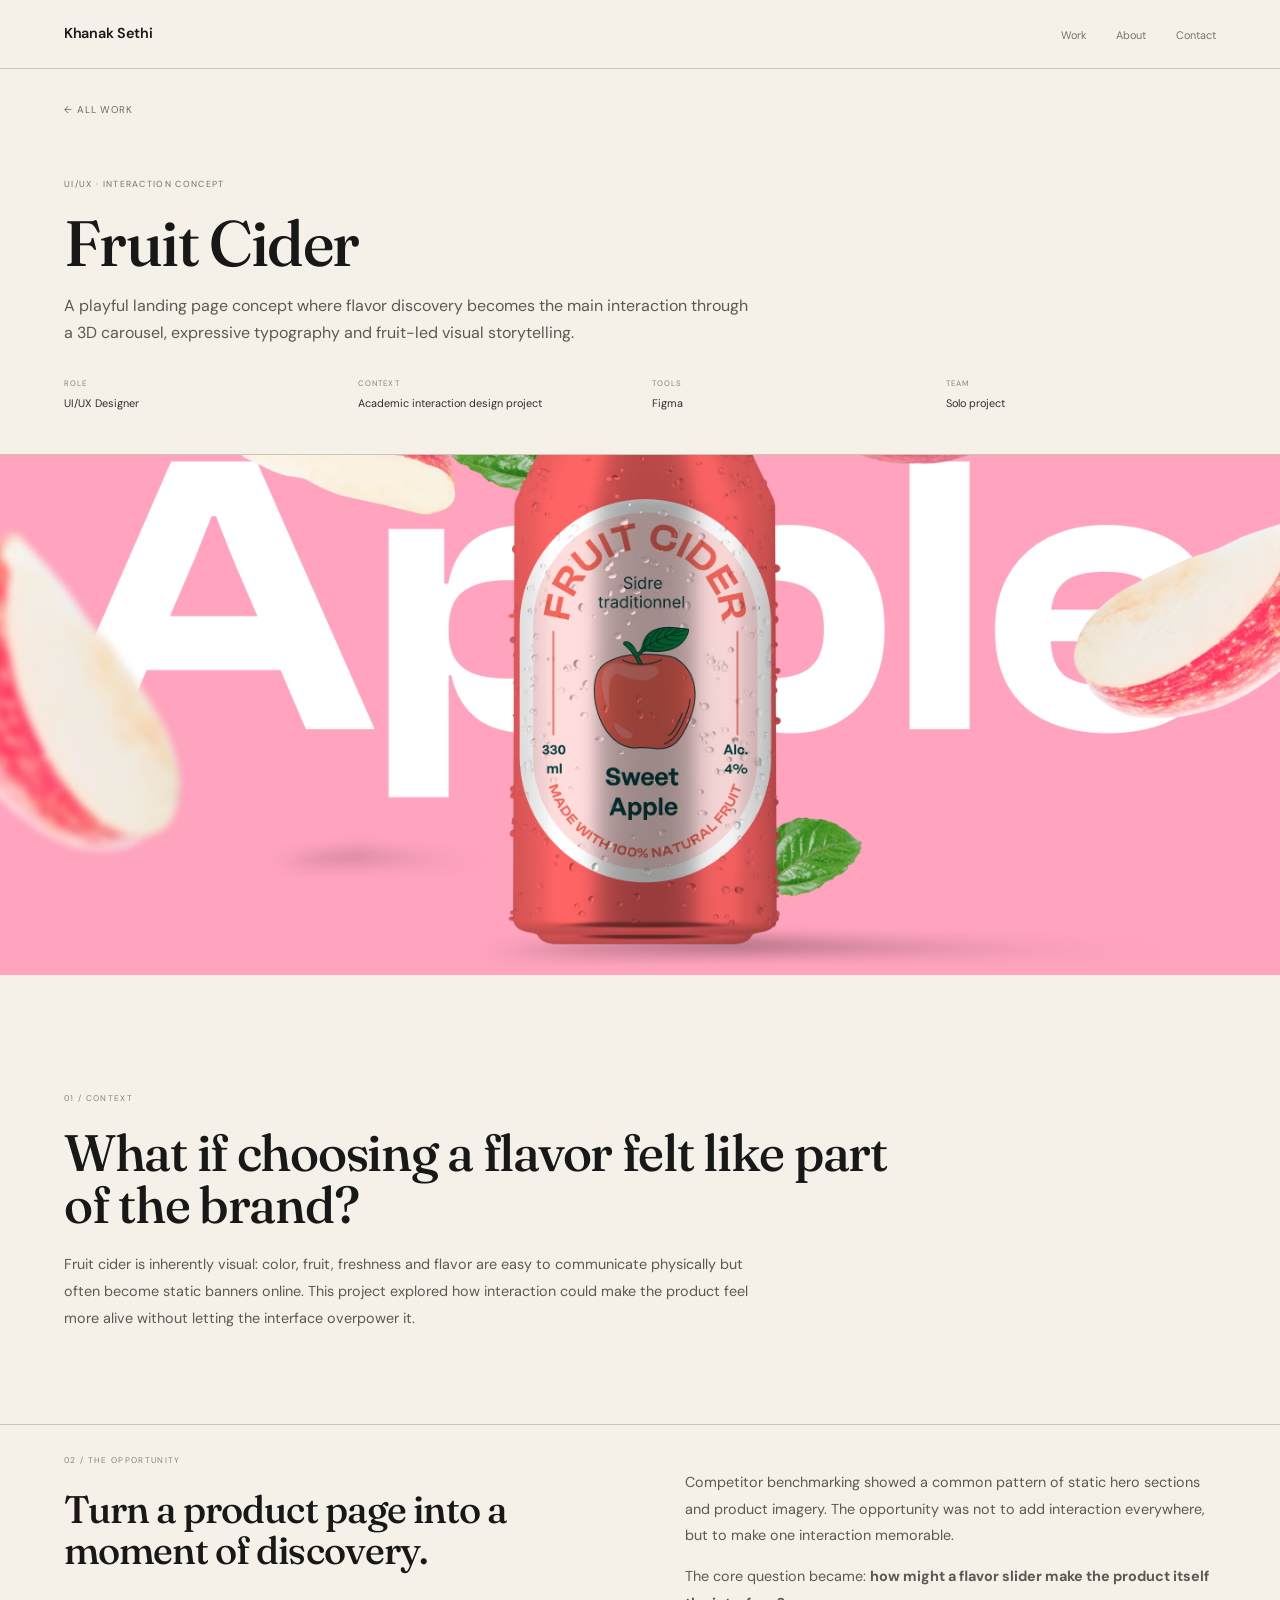
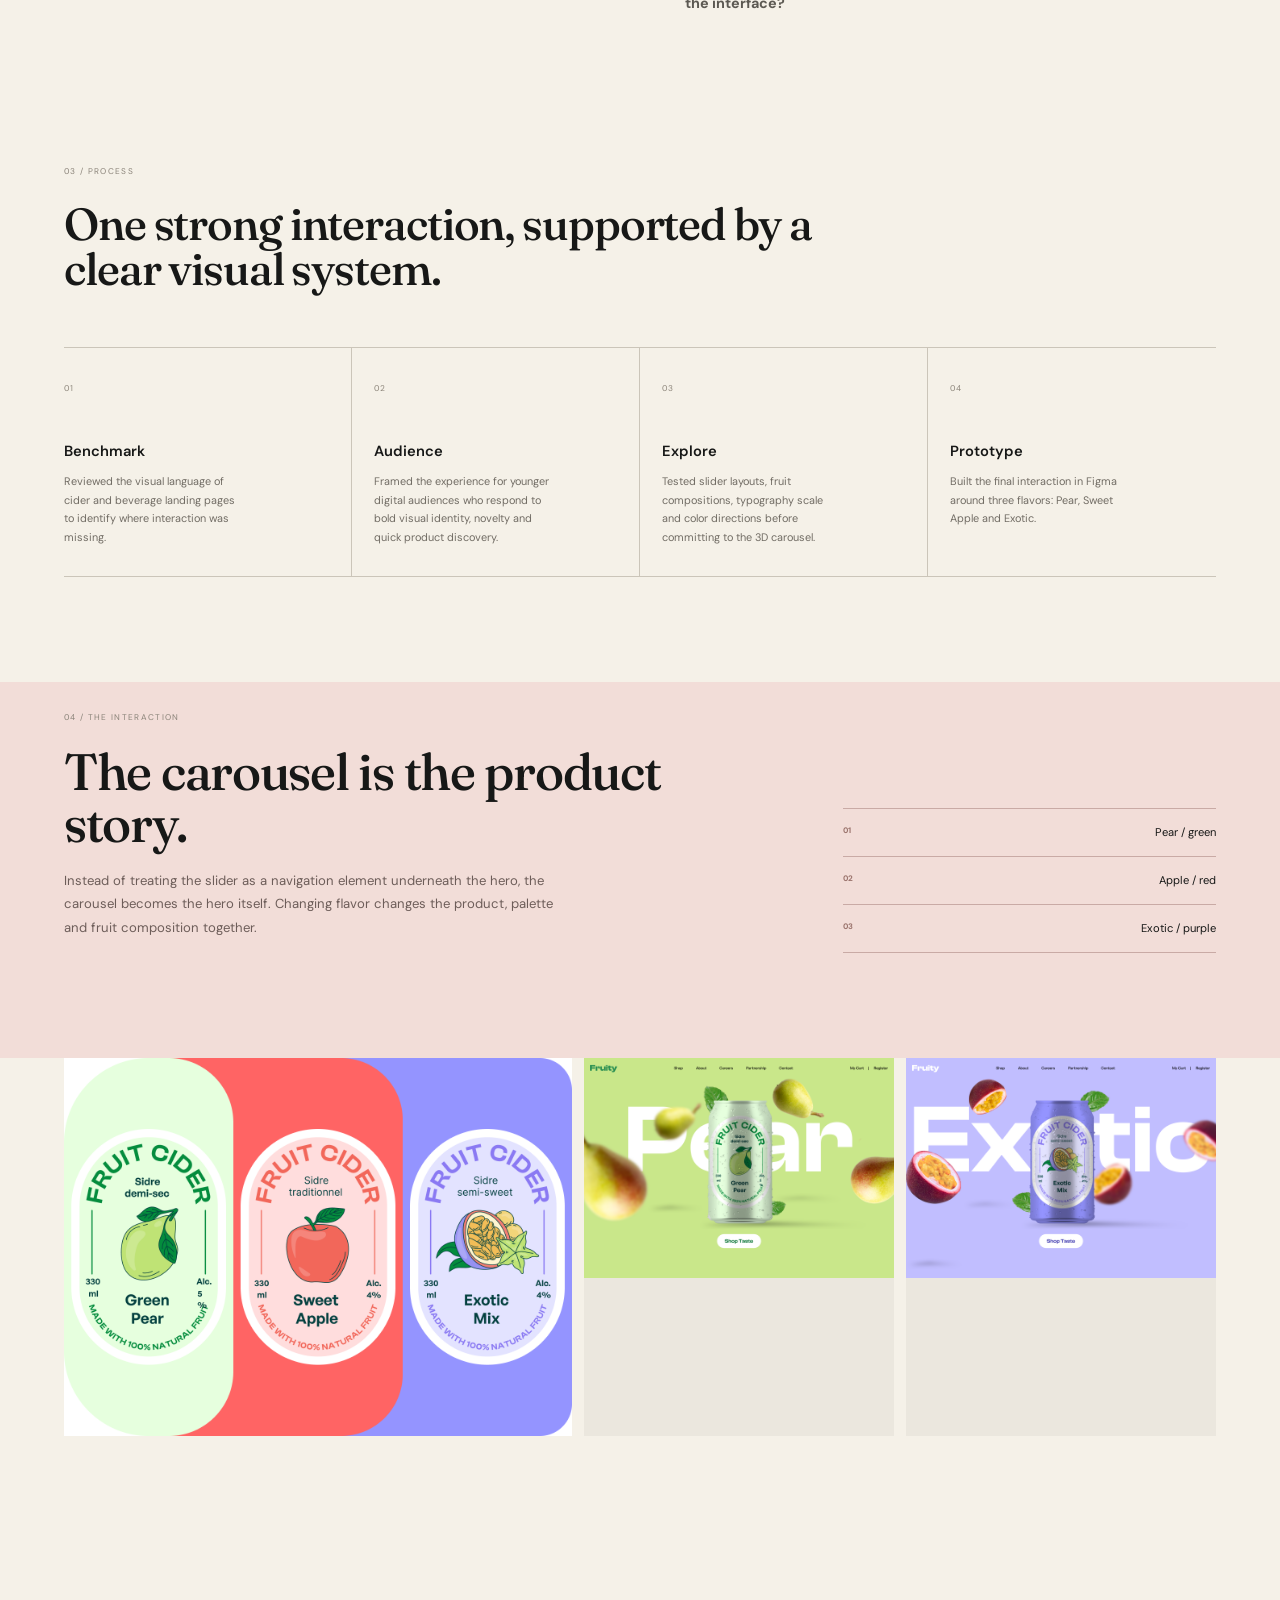
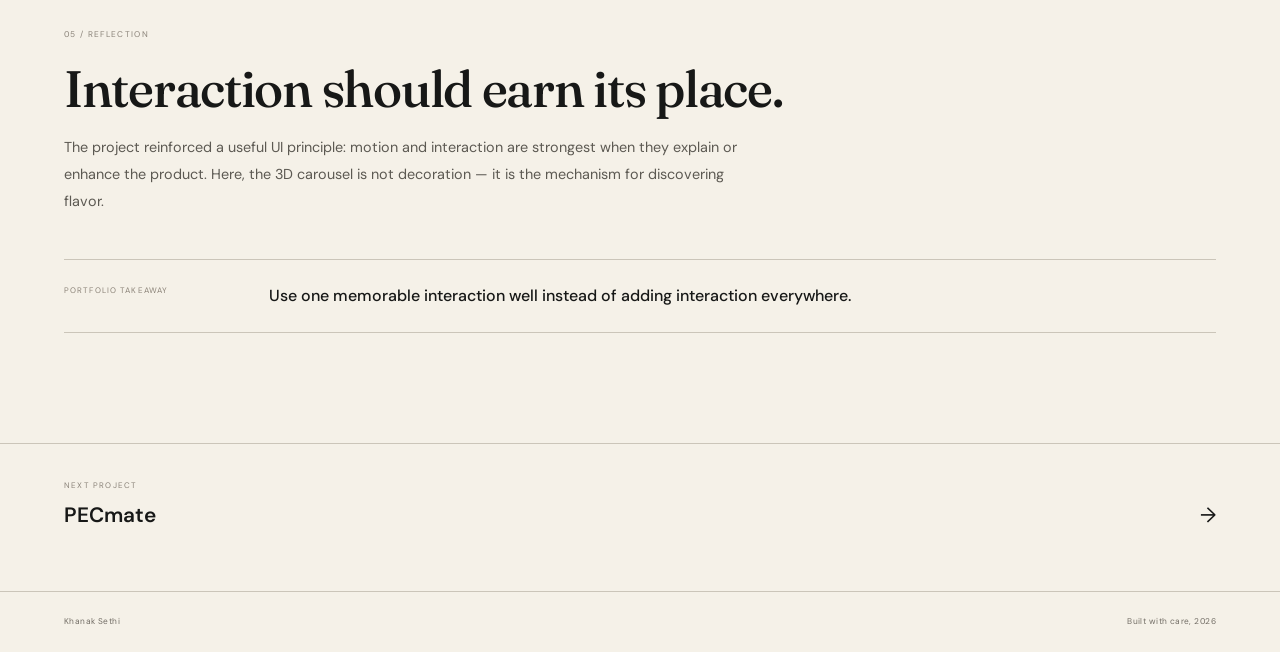
==== commit 1b65810a: "Add files via upload" ====
--- a/projects/fruit-cider.html
+++ b/projects/fruit-cider.html
@@ -4,105 +4,75 @@
 <meta charset="UTF-8">
 <meta name="viewport" content="width=device-width, initial-scale=1.0">
 <title>Fruit Cider — Khanak Sethi</title>
-
 <link rel="preconnect" href="https://fonts.googleapis.com">
 <link rel="preconnect" href="https://fonts.gstatic.com" crossorigin>
 <link href="https://fonts.googleapis.com/css2?family=DM+Sans:wght@400;500;600&family=Fraunces:opsz,wght@9..144,400;9..144,500&display=swap" rel="stylesheet">
 <link rel="stylesheet" href="../css/style.css">
 </head>
 <body class="cider-case">
-
-<header class="nav">
-  <div class="wrap">
-    <a class="name" href="../index.html">Khanak Sethi</a>
-    <ul>
-      <li><a href="../index.html#work">Work</a></li>
-      <li><a href="../index.html#about">About</a></li>
-      <li><a href="../index.html#contact">Contact</a></li>
-    </ul>
-  </div>
-</header>
-
+<header class="nav"><div class="wrap"><a class="name" href="../index.html">Khanak Sethi</a><ul><li><a href="../index.html#work">Work</a></li><li><a href="../index.html#about">About</a></li><li><a href="../index.html#contact">Contact</a></li></ul></div></header>
 <main>
   <div class="wrap">
     <a class="cs-back" href="../index.html#work">&larr; All work</a>
-
     <div class="cs-header">
-      <span class="cs-tag">UI/UX</span>
+      <span class="cs-tag">UI/UX · Interaction concept</span>
       <h1>Fruit Cider</h1>
-      <p class="one-liner">A visually engaging, modern landing page for a fruit cider brand, using a 3D carousel to put Pear, Apple, and Exotic flavors center stage.</p>
+      <p class="one-liner">A playful landing page concept where flavor discovery becomes the main interaction through a 3D carousel, expressive typography and fruit-led visual storytelling.</p>
     </div>
-
     <div class="cs-meta">
-      <div><span class="label">Role</span><span class="value">[Add role]</span></div>
-      <div><span class="label">Duration</span><span class="value">[Add duration]</span></div>
+      <div><span class="label">Role</span><span class="value">UI/UX Designer</span></div>
+      <div><span class="label">Context</span><span class="value">Academic interaction design project</span></div>
       <div><span class="label">Tools</span><span class="value">Figma</span></div>
-      <div><span class="label">Team</span><span class="value">[Add team]</span></div>
+      <div><span class="label">Team</span><span class="value">Solo project</span></div>
     </div>
-
-    <!-- Real screenshot -->
     <div class="cs-hero-image" style="background-image:url('../images/cider-hero.png');"></div>
   </div>
 
-  <div class="cs-section">
-    <h2>Overview</h2>
-    <p>Most fruit cider brands rely on static banners with minimal interaction, missing an opportunity to make flavor itself feel exciting online. This project reimagines the landing page as something you'd actually want to play with.</p>
+  <section class="cs-section cs-lead">
+    <div class="cs-kicker">01 / CONTEXT</div>
+    <h2>What if choosing a flavor felt like part of the brand?</h2>
+    <p>Fruit cider is inherently visual: color, fruit, freshness and flavor are easy to communicate physically but often become static banners online. This project explored how interaction could make the product feel more alive without letting the interface overpower it.</p>
+  </section>
+
+  <section class="cs-section cs-split">
+    <div><div class="cs-kicker">02 / THE OPPORTUNITY</div><h2>Turn a product page into a moment of discovery.</h2></div>
+    <div><p>Competitor benchmarking showed a common pattern of static hero sections and product imagery. The opportunity was not to add interaction everywhere, but to make one interaction memorable.</p><p>The core question became: <strong>how might a flavor slider make the product itself the interface?</strong></p></div>
+  </section>
+
+  <section class="cs-section">
+    <div class="cs-kicker">03 / PROCESS</div>
+    <h2>One strong interaction, supported by a clear visual system.</h2>
+    <div class="cs-process-grid">
+      <article><span>01</span><h3>Benchmark</h3><p>Reviewed the visual language of cider and beverage landing pages to identify where interaction was missing.</p></article>
+      <article><span>02</span><h3>Audience</h3><p>Framed the experience for younger digital audiences who respond to bold visual identity, novelty and quick product discovery.</p></article>
+      <article><span>03</span><h3>Explore</h3><p>Tested slider layouts, fruit compositions, typography scale and color directions before committing to the 3D carousel.</p></article>
+      <article><span>04</span><h3>Prototype</h3><p>Built the final interaction in Figma around three flavors: Pear, Sweet Apple and Exotic.</p></article>
+    </div>
+  </section>
+
+  <section class="cs-section cs-cider-feature">
+    <div class="cs-kicker">04 / THE INTERACTION</div>
+    <div class="cs-feature-grid">
+      <div><h2>The carousel is the product story.</h2><p>Instead of treating the slider as a navigation element underneath the hero, the carousel becomes the hero itself. Changing flavor changes the product, palette and fruit composition together.</p></div>
+      <div class="cs-flavor-list"><div><b>01</b><span>Pear / green</span></div><div><b>02</b><span>Apple / red</span></div><div><b>03</b><span>Exotic / purple</span></div></div>
+    </div>
+  </section>
+
+  <div class="cs-gallery">
+    <figure class="shot wide"><img src="../images/cider-1.png" alt="Fruit Cider landing page interaction"></figure>
+    <figure class="shot"><img src="../images/cider-2.png" alt="Fruit Cider flavor interface"></figure>
+    <figure class="shot"><img src="../images/cider-3.png" alt="Fruit Cider visual system"></figure>
   </div>
 
-  <div class="cs-section">
-    <h2>The problem</h2>
-    <p>Fruit cider brands struggle to create engaging, interactive digital presences for younger audiences — most competitor sites use static banners with little to no interaction, so the product never really comes to life on screen.</p>
-  </div>
+  <section class="cs-section cs-outcome">
+    <div class="cs-kicker">05 / REFLECTION</div>
+    <h2>Interaction should earn its place.</h2>
+    <p>The project reinforced a useful UI principle: motion and interaction are strongest when they explain or enhance the product. Here, the 3D carousel is not decoration — it is the mechanism for discovering flavor.</p>
+    <div class="cs-callout"><span>Portfolio takeaway</span><strong>Use one memorable interaction well instead of adding interaction everywhere.</strong></div>
+  </section>
 
-  <div class="cs-section">
-    <h2>Process</h2>
-
-    <h3>Reading the competition</h3>
-    <p class="muted">Market research pointed toward bold, playful, immersive UI as a rising trend for Gen Z and Millennial audiences, while competitor benchmarking confirmed most brands were still relying on static banners.</p>
-
-    <h3>Who this is really for</h3>
-    <p class="muted">I built a persona and user journey grounded in Belonging and Esteem from Maslow's hierarchy — for this audience, trendy products carry a social and self-image component, not just a taste preference.</p>
-
-    <h3>The brief in one question</h3>
-    <p class="muted">How might we design a playful, bold, interactive slider while keeping the product itself central? Goals included a strong flavor identity, a 3D carousel effect, and fruit cut-outs paired with expressive typography for freshness and energy.</p>
-
-    <h3>Finding the right feel</h3>
-    <p class="muted">I explored flavor discovery patterns, the balance between minimalism and playfulness, and how to keep the product as the visual hero — sketching and wireframing several slider layouts, and building moodboards around playful fruit imagery, bold type, and a pastel palette.</p>
-
-    <h3>Building the carousel</h3>
-    <p class="muted">The final high-fidelity prototype is a 3D Carousel Slider in Figma — Pear in green, Apple in red, Exotic in purple — with oversized overlapping typography, floating 3D fruit elements, and pastel backgrounds throughout.</p>
-  </div>
-
-  <div class="cs-section">
-    <h2>Solution</h2>
-    <p>A landing page built around a rotating 3D carousel, where switching flavors is itself the primary interaction — turning a normally passive scroll-through into something that feels closer to flipping through a flavor menu by hand.</p>
-  </div>
-
-  <!-- Real screenshots -->
-  <div class="cs-gallery">
-    <div class="shot wide" style="background-image:url('../images/cider-1.png');"></div>
-    <div class="shot" style="background-image:url('../images/cider-2.png');"></div>
-    <div class="shot" style="background-image:url('../images/cider-3.png');"></div>
-  </div>
-
-  <div class="cs-section">
-    <h2>Outcome &amp; reflection</h2>
-    <div class="cs-note">Still needs your input — was this shared for feedback anywhere, or is there a specific detail you're proudest of (the 3D effect, the color system)? A couple of sentences finishes this off. Replace this note once written.</div>
-  </div>
-
-  <a class="cs-nextproject" href="pecmate.html">
-    <div>
-      <div class="label">Next project</div>
-      <div class="title">PECmate</div>
-    </div>
-    <span>&rarr;</span>
-  </a>
+  <a class="cs-nextproject" href="pecmate.html"><div><div class="label">Next project</div><div class="title">PECmate</div></div><span>&rarr;</span></a>
 </main>
-
-<footer class="site-footer">
-  <span>Khanak Sethi</span>
-  <span>Built with care, 2026</span>
-</footer>
-
+<footer class="site-footer"><span>Khanak Sethi</span><span>Built with care, 2026</span></footer>
 </body>
 </html>
--- a/css/style.css
+++ b/css/style.css
@@ -217,3 +217,14 @@
   .taira-case .taira-hero h1{font-size:3.2rem}
   .sethi-case .sethi-hero h1{font-size:3.15rem}
 }
+
+/* =========================================================
+   FINAL CASE-STUDY SHELL — four remaining projects
+   Shared structure, project-specific type stays above.
+   ========================================================= */
+.nav>.wrap{max-width:var(--max);margin:auto;padding:0 var(--pad);height:68px;display:flex;align-items:center;justify-content:space-between}.nav>.wrap .name{font-size:.9rem;font-weight:600;letter-spacing:-.02em}.nav>.wrap ul{display:flex;gap:30px;list-style:none;margin:0;padding:0}.nav>.wrap li a{font-size:.68rem;color:var(--muted);position:relative}.nav>.wrap li a:after{content:'';position:absolute;left:0;right:0;bottom:-8px;height:1px;background:var(--ink);transform:scaleX(0);transform-origin:left;transition:.25s}.nav>.wrap li a:hover:after{transform:scaleX(1)}
+.cs-back,.cs-header,.cs-meta,.cs-hero-image{max-width:var(--max);margin-left:auto;margin-right:auto}.cs-back{display:block;padding:34px var(--pad) 0;font-size:.62rem;letter-spacing:.09em;color:#6f6a62;text-transform:uppercase}.cs-header{padding:52px var(--pad) 22px}.cs-tag{display:inline-block;font-size:.55rem;letter-spacing:.15em;text-transform:uppercase;color:#777066;margin-bottom:22px}.cs-header h1{margin:0 0 18px;font-weight:500;line-height:.94}.cs-header .one-liner{max-width:690px;font-size:1rem;line-height:1.65;color:#5d5952;margin:0}.cs-meta{padding:10px var(--pad) 42px;display:grid;grid-template-columns:repeat(4,1fr);gap:24px;border-bottom:1px solid var(--line)}.cs-meta>div{display:flex;flex-direction:column;gap:6px}.cs-meta .label{font-size:.49rem;letter-spacing:.14em;text-transform:uppercase;color:#898277}.cs-meta .value{font-size:.68rem;line-height:1.45;color:#2d2e2b}.cs-hero-image{min-height:520px;margin-top:0;background-position:center;background-size:cover;background-repeat:no-repeat}.cs-hero-image.cs-contain{background-size:contain;background-color:#f7f5f0}.cs-hero-image.cs-hero-dark{background-color:#18251d}
+.cs-section{max-width:var(--max);margin:auto;padding:105px var(--pad)}.cs-section+.cs-section{padding-top:30px}.cs-kicker{font-size:.52rem;letter-spacing:.16em;text-transform:uppercase;color:#8a8379;margin-bottom:22px}.cs-section h2{max-width:820px;margin:0 0 24px;font-weight:500;letter-spacing:-.025em}.cs-section>p,.cs-split>div:last-child p{max-width:690px;font-size:.9rem;line-height:1.85;color:#5c5952}.cs-section>p+p{margin-top:16px}.cs-lead{padding-top:118px;padding-bottom:78px}.cs-lead h2{font-size:clamp(2.25rem,4vw,4.15rem);line-height:1.02;max-width:850px}.cs-split{display:grid;grid-template-columns:1fr 1fr;gap:90px;align-items:start;border-top:1px solid var(--line);padding-top:72px}.cs-split h2{font-size:clamp(1.8rem,3vw,3rem);line-height:1.06}.cs-split-tight{border:0;padding-top:0}.cs-process-grid{display:grid;grid-template-columns:repeat(4,1fr);gap:0;margin-top:55px;border-top:1px solid var(--line);border-bottom:1px solid var(--line)}.cs-process-grid article{padding:26px 24px 30px 0;border-right:1px solid var(--line)}.cs-process-grid article+article{padding-left:22px}.cs-process-grid article:last-child{border-right:0}.cs-process-grid span{font-size:.52rem;letter-spacing:.12em;color:#8c857a}.cs-process-grid h3{font-family:inherit;font-size:.92rem;margin:42px 0 10px;font-weight:600}.cs-process-grid p{font-size:.68rem;line-height:1.7;color:#716c64;margin:0;max-width:26ch}.cs-gallery{max-width:var(--max);margin:0 auto;padding:0 var(--pad) 105px;display:grid;grid-template-columns:1.35fr .825fr .825fr;gap:12px}.cs-gallery figure{margin:0;background:#ebe7de;overflow:hidden}.cs-gallery figure.wide{grid-row:span 1}.cs-gallery img{width:100%;height:auto;display:block}.cs-dark{max-width:none;background:#1d211f;color:#f2efe7;padding-left:max(var(--pad),calc((100vw - var(--max))/2 + var(--pad)));padding-right:max(var(--pad),calc((100vw - var(--max))/2 + var(--pad)));margin-top:20px;margin-bottom:0}.cs-dark .cs-kicker{color:#9d9c91}.cs-dark .cs-split{border-color:#41433e}.cs-dark .cs-split>div:last-child p,.cs-dark .cs-number-list p{color:#bdbbb2}.cs-number-list>div{display:grid;grid-template-columns:34px 1fr;gap:12px;padding:17px 0;border-top:1px solid #41433e}.cs-number-list b{font-size:.52rem;letter-spacing:.1em;color:#8e9189}.cs-number-list p{font-size:.73rem;line-height:1.65;margin:0}.cs-number-list strong{color:#f2efe7;font-weight:600}.cs-callout{margin-top:45px;padding:24px 0;border-top:1px solid var(--line);border-bottom:1px solid var(--line);display:grid;grid-template-columns:170px 1fr;gap:35px}.cs-callout span{font-size:.5rem;letter-spacing:.14em;text-transform:uppercase;color:#8b8378}.cs-callout strong{font-size:1rem;line-height:1.5;max-width:650px;font-weight:500}.cs-materials{background:#e8e4db;max-width:none;padding-left:max(var(--pad),calc((100vw - var(--max))/2 + var(--pad)));padding-right:max(var(--pad),calc((100vw - var(--max))/2 + var(--pad)))}.cs-decision-grid{display:grid;grid-template-columns:repeat(4,1fr);border-top:1px solid var(--line);border-bottom:1px solid var(--line);margin-top:45px}.cs-decision-grid>div{padding:25px 22px 28px 0;border-right:1px solid var(--line)}.cs-decision-grid>div+div{padding-left:22px}.cs-decision-grid>div:last-child{border-right:0}.cs-decision-grid strong{display:block;font-size:.76rem;font-weight:600;margin-bottom:12px}.cs-decision-grid p{font-size:.65rem;line-height:1.7;color:#6d685f;margin:0}.cs-image-break{max-width:var(--max);margin:0 auto;padding:0 var(--pad)}.cs-image-break img{width:100%;height:auto;display:block}.cs-cider-feature{background:#f2ddd8;max-width:none;padding-left:max(var(--pad),calc((100vw - var(--max))/2 + var(--pad)));padding-right:max(var(--pad),calc((100vw - var(--max))/2 + var(--pad)))}.cs-feature-grid{display:grid;grid-template-columns:1fr .55fr;gap:100px;align-items:end}.cs-feature-grid h2{font-size:clamp(2.3rem,4vw,4rem);line-height:1}.cs-feature-grid p{font-size:.82rem;line-height:1.8;color:#6d5d59;max-width:55ch}.cs-flavor-list{border-top:1px solid #c9aaa5}.cs-flavor-list div{display:flex;gap:20px;justify-content:space-between;padding:15px 0;border-bottom:1px solid #c9aaa5;font-size:.7rem}.cs-flavor-list b{font-size:.5rem;color:#9a736c}.cs-flow{display:grid;grid-template-columns:1fr 28px 1fr 28px 1fr 28px 1fr;align-items:center;margin-top:52px;border-top:1px solid var(--line);border-bottom:1px solid var(--line)}.cs-flow>div{padding:24px 10px 28px 0}.cs-flow>div+div{padding-left:14px}.cs-flow span{display:block;font-size:.5rem;color:#8a8379;letter-spacing:.12em;margin-bottom:28px}.cs-flow strong{display:block;font-size:.76rem;font-weight:600}.cs-flow small{display:block;font-size:.6rem;line-height:1.5;color:#777168;margin-top:6px}.cs-flow i{font-style:normal;text-align:center;color:#9a9489}.cs-outcome{padding-top:88px;padding-bottom:110px}.cs-outcome h2{font-size:clamp(2.3rem,4vw,4.2rem);line-height:1}.cs-nextproject{max-width:var(--max);margin:0 auto;padding:35px var(--pad) 60px;border-top:1px solid var(--line);display:flex;justify-content:space-between;align-items:flex-end}.cs-nextproject .label{display:block;font-size:.5rem;letter-spacing:.15em;text-transform:uppercase;color:#8a8379;margin-bottom:8px}.cs-nextproject .title{font-size:1.3rem;font-weight:600}.cs-nextproject>span{font-size:1.3rem;transition:transform .25s}.cs-nextproject:hover>span{transform:translateX(6px)}
+.shoes-case .cs-hero-image{background-color:#f0ece4}.nighthaven-case .cs-hero-image{background-position:center 58%}.cider-case .cs-hero-image{background-position:center}.pecmate-case .cs-hero-image{min-height:500px}
+@media(max-width:900px){.nav>.wrap{height:62px}.nav>.wrap ul{gap:18px}.cs-meta{grid-template-columns:1fr 1fr}.cs-hero-image{min-height:430px}.cs-split,.cs-feature-grid{grid-template-columns:1fr;gap:40px}.cs-process-grid,.cs-decision-grid{grid-template-columns:1fr 1fr}.cs-process-grid article:nth-child(2),.cs-decision-grid>div:nth-child(2){border-right:0}.cs-process-grid article:nth-child(3),.cs-process-grid article:nth-child(4),.cs-decision-grid>div:nth-child(3),.cs-decision-grid>div:nth-child(4){border-top:1px solid var(--line)}.cs-gallery{grid-template-columns:1fr 1fr}.cs-gallery .wide{grid-column:1/-1}.cs-flow{grid-template-columns:1fr 24px 1fr;gap:0}.cs-flow>div:nth-of-type(3),.cs-flow>i:nth-of-type(2){margin-top:20px}.cs-flow>div:nth-of-type(4){grid-column:3}.cs-flow>i:nth-of-type(3){grid-column:2;grid-row:3}.cs-flow>div:nth-of-type(2){grid-column:3}.cs-flow>i:nth-of-type(1){grid-column:2;grid-row:1}.cs-callout{grid-template-columns:1fr;gap:12px}}
+@media(max-width:600px){.nav>.wrap ul{display:none}.cs-back{padding-top:24px}.cs-header{padding-top:40px}.cs-header .one-liner{font-size:.88rem}.cs-meta{padding-bottom:28px;gap:18px}.cs-meta .value{font-size:.62rem}.cs-hero-image{min-height:350px}.cs-section{padding-top:76px;padding-bottom:76px}.cs-lead{padding-top:82px}.cs-section h2,.cs-lead h2,.cs-outcome h2{font-size:2.2rem}.cs-process-grid,.cs-decision-grid{grid-template-columns:1fr}.cs-process-grid article,.cs-process-grid article+article,.cs-decision-grid>div,.cs-decision-grid>div+div{border-right:0;border-bottom:1px solid var(--line);padding:22px 0}.cs-process-grid article:last-child,.cs-decision-grid>div:last-child{border-bottom:0}.cs-gallery{grid-template-columns:1fr;padding-bottom:76px}.cs-gallery .wide{grid-column:auto}.cs-callout{grid-template-columns:1fr}.cs-image-break{padding:0 var(--pad)}.cs-flow{display:block}.cs-flow>div,.cs-flow>div+div{padding:20px 0;border-bottom:1px solid var(--line)}.cs-flow>i{display:none}.cs-outcome{padding-bottom:80px}}
